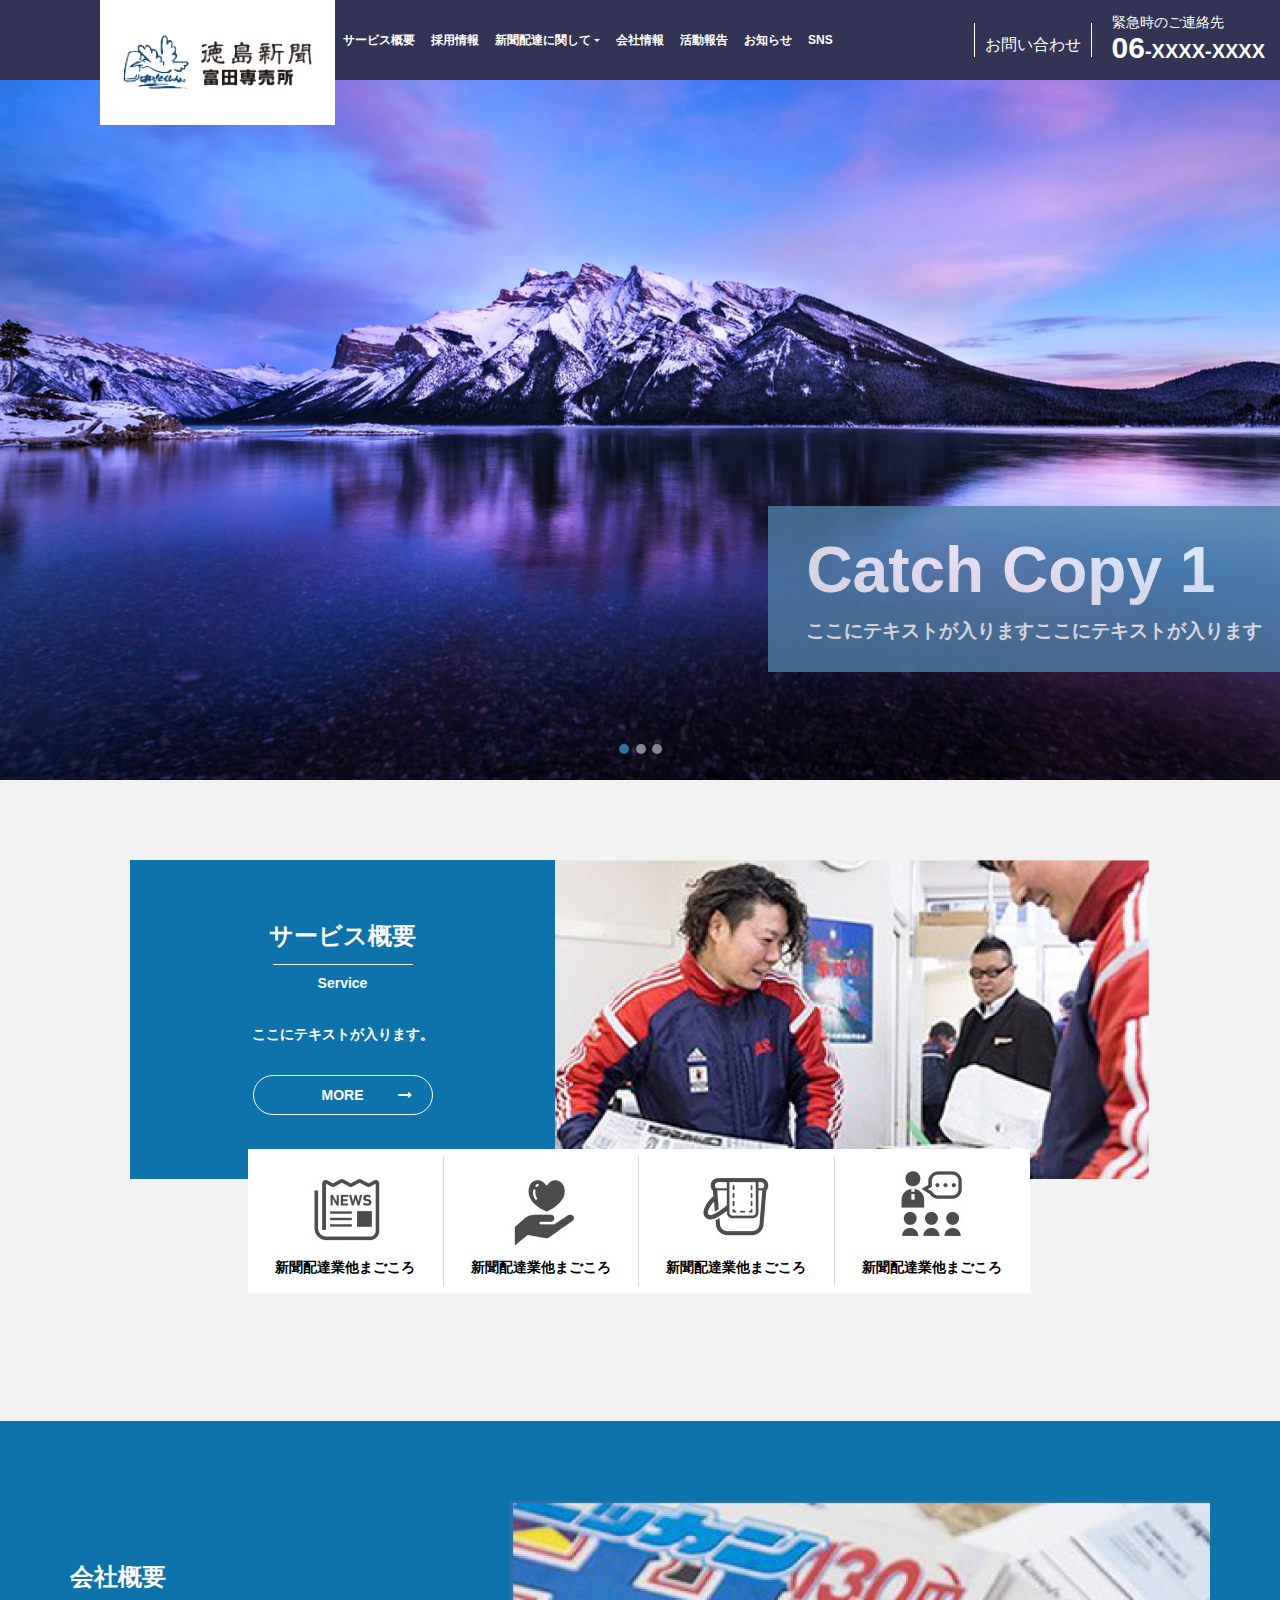
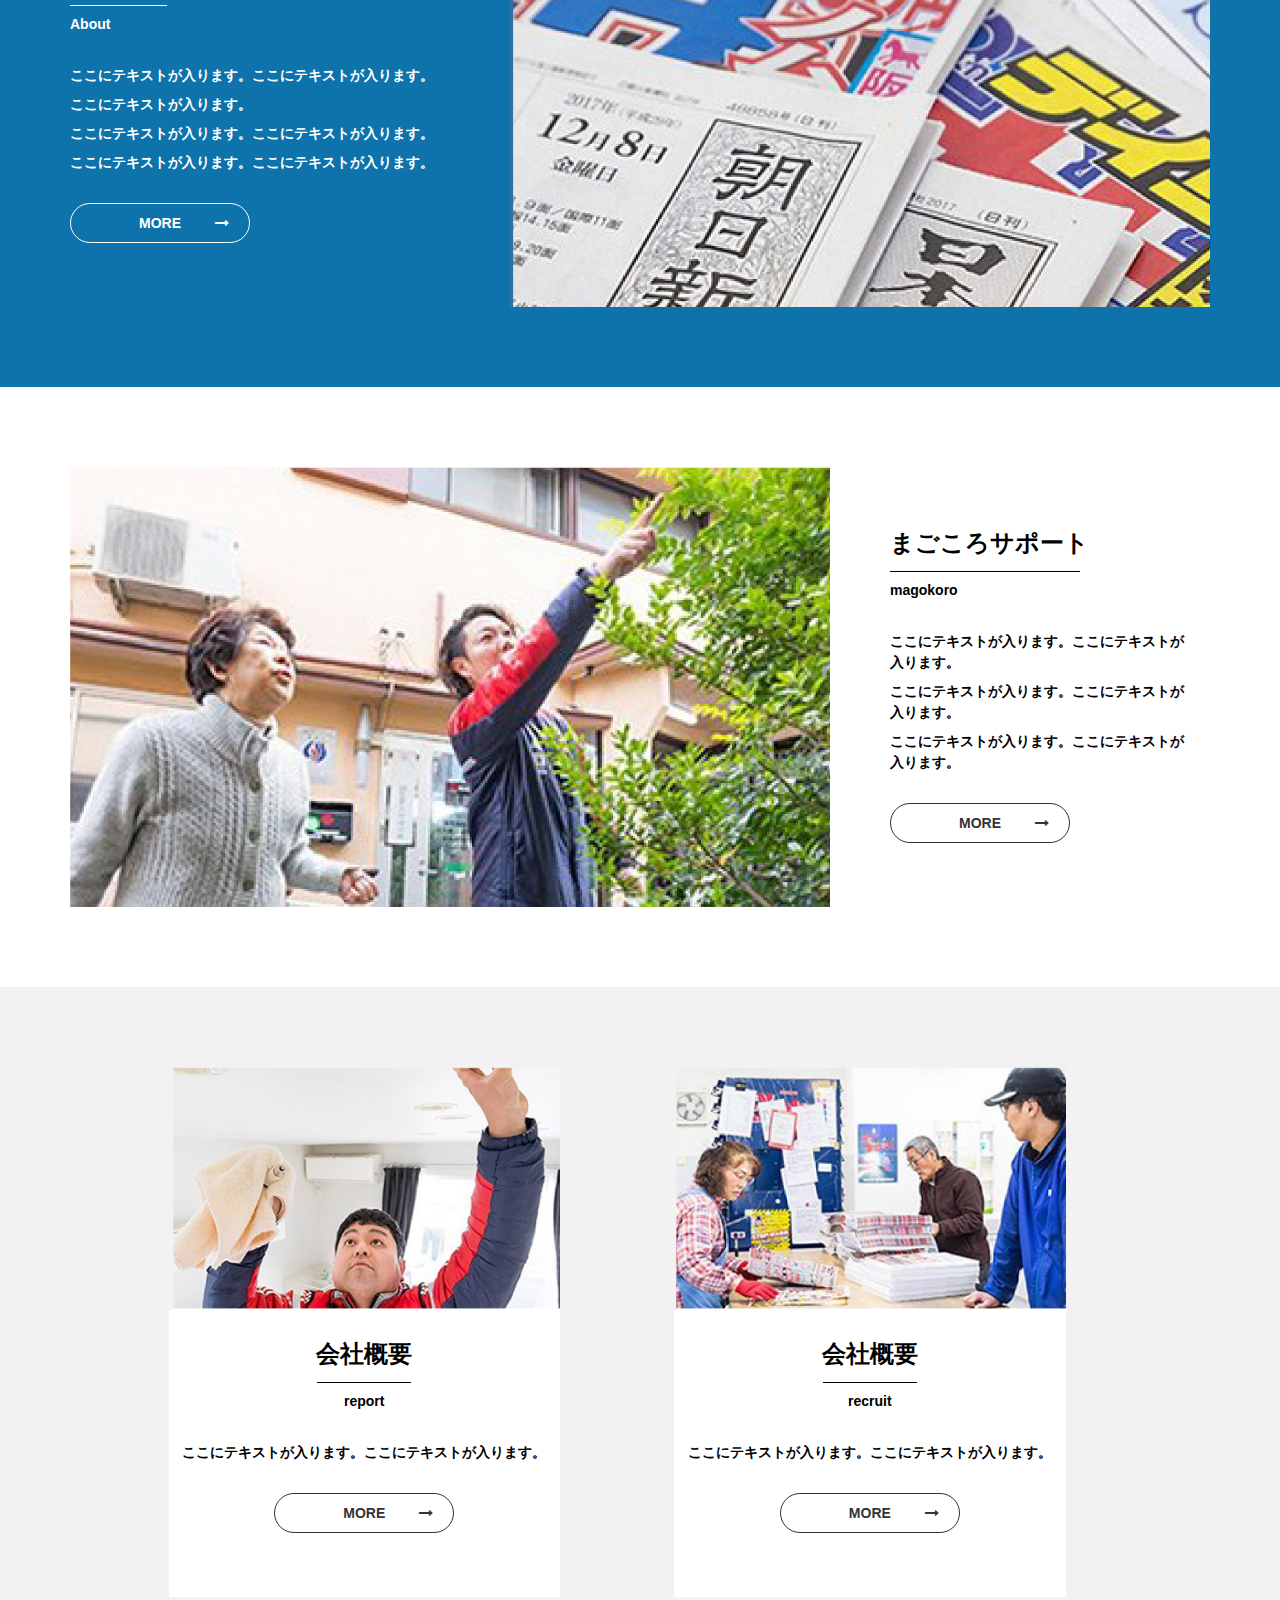
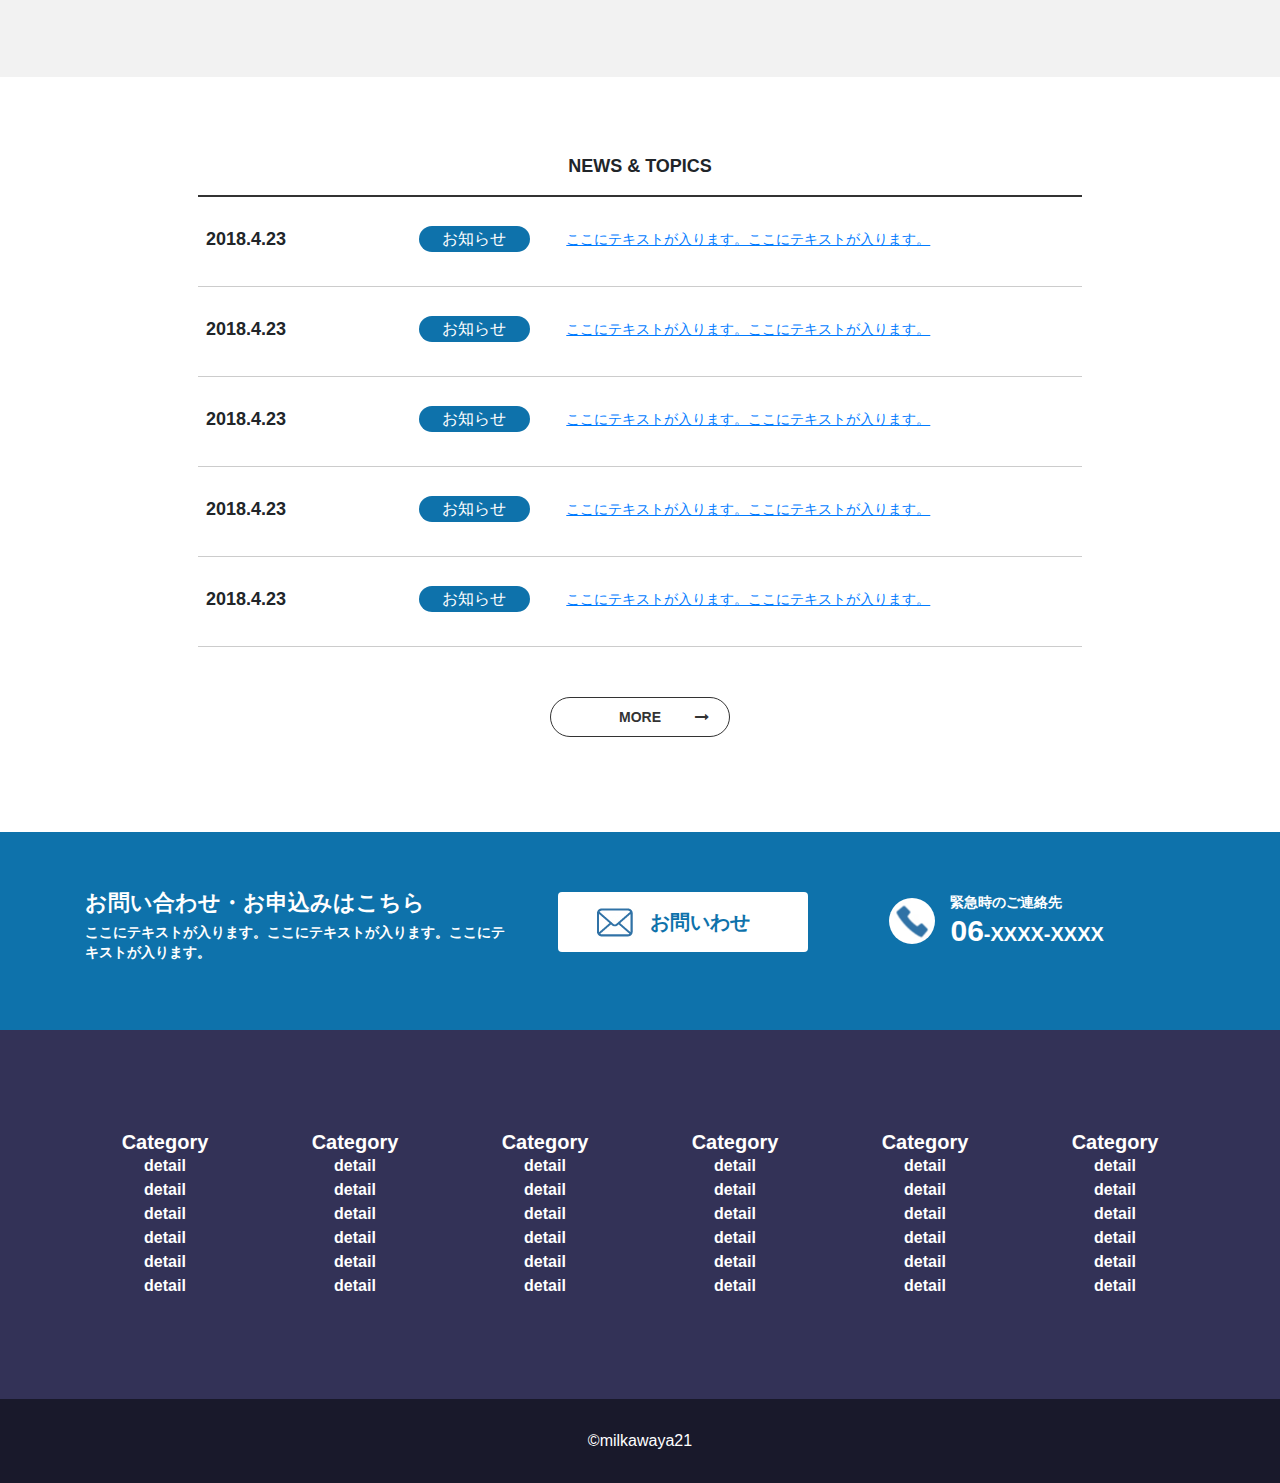
==== index.html @ 7ef06e00 "commit ux v1" ====
<!DOCTYPE html>
<html lang="en">

<head>

    <meta charset="utf-8">
    <meta name="viewport" content="width=device-width, initial-scale=1, shrink-to-fit=no">
    <meta name="description" content="">
    <meta name="author" content="">

    <title>M21</title>

    <!-- CSS -->
    <link href="https://fonts.googleapis.com/css?family=Open+Sans:400,600&amp;subset=vietnamese" rel="stylesheet">
    <link href="vendor/bootstrap/css/bootstrap.min.css" rel="stylesheet">
    <link href="vendor/owlcarousel/assets/owl.carousel.min.css" rel="stylesheet">
    <link href="vendor/owlcarousel/assets/owl.theme.default.min.css" rel="stylesheet">
    <link href="css/font-awesome.min.css" rel="stylesheet">
    <link href="css/animate.css" rel="stylesheet">
    <link href="css/common.css" rel="stylesheet">
    <link href="css/footer.css" rel="stylesheet">

    <!-- Scripts -->
    <script src="vendor/jquery/jquery.min.js"></script>
    <script src="vendor/bootstrap/js/bootstrap.bundle.min.js"></script>
    <script src="vendor/owlcarousel/owl.carousel.min.js"></script>
    <script src="vendor/wow/wow.min.js"></script>
    <script src="js/common.js"></script>

</head>

<body>
    <div class="navbar-main-container " id="header">

        <nav class="navbar navbar-expand-lg navbar-dark fixed-top bg-navbar">
            <div class="container-fluid">

                <a class="navbar-brand" href="index.html">
                    <img class="logo" src="image/logo/logo-icon.png">
                </a>

                <div class="nav-support ml-auto order-1 order-sm-1 order-md-1 order-lg-12">
                    <div class="email">
                        <a href="#">
                            <img src="https://raw.githubusercontent.com/trungtranthanh93/m21/master/image/logo/email-bg-small.png" alt="">
                            <span>お問い合わせ</span>
                        </a>
                    </div>
                    <div class="tel">
                        <img src="https://raw.githubusercontent.com/trungtranthanh93/m21/master/image/logo/tel.png" alt="">
                        <a href="#">
                            <span class="label-tel">緊急時のご連絡先</span>
                            <span class="number">
                                <h4>06</h4>-XXXX-XXXX</span>
                        </a>
                    </div>
                </div>

                <button class="navbar-toggler order-2" type="button" data-toggle="collapse" data-target="#navbarSupportedContent" aria-controls="navbarSupportedContent"
                    aria-expanded="false" aria-label="Toggle navigation">
                    <span class="navbar-toggler-icon"></span>
                </button>

                <div class="collapse navbar-collapse order-3" id="navbarSupportedContent">
                    <ul class="navbar-nav mr-auto">

                        <li class="nav-item">
                            <a class="nav-link" href="#">サービス概要
                            </a>
                        </li>

                        <li class="nav-item">
                            <a class="nav-link" href="#">採用情報</a>
                        </li>

                        <li class="nav-item dropdown">
                            <a class="nav-link dropdown-toggle" href="#" id="navbarDropdown" role="button" data-toggle="dropdown" aria-haspopup="true"
                                aria-expanded="false">
                                新聞配達に関して
                            </a>
                            <div class="dropdown-menu" aria-labelledby="navbarDropdown">
                                <a class="dropdown-item" href="#">新聞配達に関して</a>
                                <a class="dropdown-item" href="#">新聞配達に関して</a>
                                <a class="dropdown-item" href="#">新聞配達に関して</a>
                            </div>
                        </li>

                        <li class="nav-item">
                            <a class="nav-link " href="#">会社情報</a>
                        </li>

                        <li class="nav-item">
                            <a class="nav-link " href="#">活動報告</a>
                        </li>

                        <li class="nav-item">
                            <a class="nav-link " href="#">お知らせ</a>
                        </li>

                        <li class="nav-item">
                            <a class="nav-link " href="#">SNS</a>
                        </li>

                    </ul>
                </div>

            </div>
        </nav>
    </div>
    <div id="carouselExampleIndicators" class="carousel slide" data-ride="carousel" data-interval="2000">
        <ol class="carousel-indicators .carousel-indicators--round">
            <li data-target="#carouselExampleIndicators" data-slide-to="0" class="active"></li>
            <li data-target="#carouselExampleIndicators" data-slide-to="1"></li>
            <li data-target="#carouselExampleIndicators" data-slide-to="2"></li>
        </ol>
        <div class="carousel-inner">
            <div class="carousel-item active">
                <img class="d-block w-100" src="image/201802/carousel-1.jpg" alt="First slide">
                <div class="carousel-caption ">
                    <h1>Catch Copy 1</h1>
                    <p>ここにテキストが入りますここにテキストが入ります</p>
                </div>
            </div>
            <div class="carousel-item">
                <img class="d-block w-100" src="image/201802/carousel-2.jpg" alt="Second slide">
                <div class="carousel-caption ">
                    <h1>Catch Copy 2</h1>
                    <p>ここにテキストが入りますここにテキストが入ります</p>
                </div>
            </div>
            <div class="carousel-item">
                <img class="d-block w-100" src="image/201802/carousel-3.jpg" alt="Third slide">
                <div class="carousel-caption ">
                    <h1>Catch Copy 3</h1>
                    <p>ここにテキストが入りますここにテキストが入ります</p>
                </div>
            </div>
        </div>
    </div>
    <div id="service" class="pd-ct service">
        <div class="container">
            <div class="row pd-serivce">
                <div class="col-md-5 text padding-0 order-md-1 order-2 bg-color-light color-text-light" align="center">
                    <h2 class="ttl">サービス概要</h2>
                    <div class="line-under-text bg-line-light mt-3 mb-2"></div>
                    <p class="trans-en">Service</p>
                    <p class="more-pd-bot more-pd-top">ここにテキストが入ります。</p>
                    <div class="more">
                        <a href="#">MORE</a>
                    </div>
                </div>
                <div class="col-md-7 padding-0 order-md-2 order-1 img-zoom">
                    <div class="img-service trans"></div>
                </div>
            </div>
            <div class="menu">
                <div class="container">
                    <div class="row">
                        <div class="new-paper padding-0 col-6 col-md-3  menu-boder">
                            <a href="#">
                                <div>
                                    <img src="image/logo/new-paper.jpg" alt="src">
                                    <p>新聞配達業他まごころ</p>
                                </div>
                            </a>
                        </div>

                        <div class="heart padding-0 col-6 col-md-3  menu-boder">
                            <a href="#">
                                <div>
                                    <img src="image/logo/heart.jpg" alt="src">
                                    <p>新聞配達業他まごころ</p>
                                </div>
                            </a>
                        </div>
                        <div class="xo padding-0  col-6 col-md-3 menu-boder">
                            <a href="#">
                                <div>
                                    <img src="image/logo/xo.jpg" alt="src">
                                    <p>新聞配達業他まごころ</p>
                                </div>
                            </a>
                        </div>
                        <div class="team padding-0  col-6 col-md-3 menu-boder">
                                <a href="#">
                                    <div>
                                        <img src="image/logo/team.jpg" alt="src">
                                        <p>新聞配達業他まごころ</p>
                                    </div>
                                </a>
                            </div>
                    </div>
                </div>
            </div>
        </div>
    </div>
    <div id="about" class="pd-ct bg-color-light about">
        <div class="container">
            <div class="row">
                <div class="col-md-4 padding-0 text order-md-1 order-2 color-text-light">
                    <h2 class="ttl">会社概要</h2>
                    <div class="line-under-text bg-line-light mt-3 mb-2"></div>
                    <p>About</p>
                    <p class="more-pd-top">ここにテキストが入ります。ここにテキストが入ります。</p>
                    <p>ここにテキストが入ります。</p>
                    <p>ここにテキストが入ります。ここにテキストが入ります。</p>
                    <p class="more-pd-bot">ここにテキストが入ります。ここにテキストが入ります。</p>
                    <div class="more">
                        <a href="#">MORE</a>
                    </div>
                </div>
                <div class="col-md-8  padding-0  pd-left padding-0 order-md-2 order-1 img-zoom">
                        <div class="img-about trans"></div>
                </div>
            </div>
        </div>
    </div>
    <div id="magokoro" class="pd-ct magokoro">
        <div class="container">
            <div class="row">
                <div class="col-md-8 padding-0 img-zoom">
                        <div class="img-magokoro trans"></div>
                </div>
                <div class="col-md-4  pd-left text color-text-dark " text-align="left">
                    <h2 class="ttl">まごころサポート</h2>
                    <div class="line-under-text bg-line-dark mt-3 mb-2"></div>
                    <p class="trans-en">magokoro</p>
                    <p class="more-pd-top">ここにテキストが入ります。ここにテキストが入ります。</p>
                    <p>ここにテキストが入ります。ここにテキストが入ります。</p>
                    <p class="more-pd-bot ">ここにテキストが入ります。ここにテキストが入ります。</p>
                    <div class="more">
                        <a href="#">MORE</a>
                    </div>
                </div>
            </div>
        </div>
    </div>
    <div class="pd-ct rere" id="rere">
        <div class="container">
            <div class="row">
                <div class="col-md-5 report" id="report">
                    <div class="img-zoom">
                        <img src="image/201802/report.png" alt="img" />
                    </div>
                    <div class="text color-text-dark" align="center">
                        <h2 class="ttl">会社概要</h2>
                        <div class="line-under-text bg-line-dark mt-3 mb-2"></div>
                        <p class="trans-en">report</p>
                        <p class="more-pd-bot more-pd-top">ここにテキストが入ります。ここにテキストが入ります。</p>
                        <div class="more">
                            <a href="#">MORE</a>
                        </div>
                    </div>
                </div>
                <div class="col-md-5 offset-md-1 recruit" id="recruit">
                    <div class="img-zoom">
                        <img src="image/201802/recruit.png" alt="img" />
                    </div>
                    <div class="text color-text-dark" align="center">
                        <h2 class="ttl">会社概要</h2>
                        <div class="line-under-text bg-line-dark mt-3 mb-2"></div>
                        <p class="trans-en">recruit</p>
                        <p class="more-pd-bot more-pd-top">ここにテキストが入ります。ここにテキストが入ります。</p>
                        <div class="more">
                            <a href="#">MORE</a>
                        </div>
                    </div>
                </div>
            </div>
        </div>
    </div>

    <div class="news">
        <div class="container">
            <div class="news-title">
                <h2 class="ttl">NEWS &amp; TOPICS</h2>
            </div>
            <dl class="row">
                <dt class="col-4 col-sm-3 col-md-2 pt-4">
                    <div class="news-timeline ml-2">
                        <p>2018.4.23</p>
                    </div>
                </dt>
                <dt class="col-8 col-sm-4 col-md-2 pt-4 offset-md-1 offset-0">
                    <button type="button" class="button">お知らせ</button>
                </dt>
                <dd class="col-12 col-sm-5 col-md-7  pb-4 pt-sm-4 pt-md-4 offset-0">
                    <a href="#">ここにテキストが入ります。ここにテキストが入ります。</a>
                </dd>
            </dl>
            <dl class="row">
                <dt class="col-4 col-sm-3 col-md-2 pt-4">
                    <div class="news-timeline ml-2">
                        <p>2018.4.23</p>
                    </div>
                </dt>
                <dt class="col-8 col-sm-4 col-md-2 pt-4 offset-md-1 offset-0">
                    <button type="button" class="button">お知らせ</button>
                </dt>
                <dd class="col-12 col-sm-5 col-md-7  pb-4 pt-sm-4 pt-md-4 offset-0">
                    <a href="#">ここにテキストが入ります。ここにテキストが入ります。</a>
                </dd>
            </dl>
            <dl class="row">
                <dt class="col-4 col-sm-3 col-md-2 pt-4">
                    <div class="news-timeline ml-2">
                        <p>2018.4.23</p>
                    </div>
                </dt>
                <dt class="col-8 col-sm-4 col-md-2 pt-4 offset-md-1 offset-0">
                    <button type="button" class="button">お知らせ</button>
                </dt>
                <dd class="col-12 col-sm-5 col-md-7  pb-4 pt-sm-4 pt-md-4 offset-0">
                    <a href="#">ここにテキストが入ります。ここにテキストが入ります。</a>
                </dd>
            </dl>
            <dl class="row">
                    <dt class="col-4 col-sm-3 col-md-2 pt-4">
                        <div class="news-timeline ml-2">
                            <p>2018.4.23</p>
                        </div>
                    </dt>
                    <dt class="col-8 col-sm-4 col-md-2 pt-4 offset-md-1 offset-0">
                        <button type="button" class="button">お知らせ</button>
                    </dt>
                    <dd class="col-12 col-sm-5 col-md-7  pb-4 pt-sm-4 pt-md-4 offset-0">
                        <a href="#">ここにテキストが入ります。ここにテキストが入ります。</a>
                    </dd>
                </dl>
            <dl class="row">
                <dt class="col-4 col-sm-3 col-md-2 pt-4">
                    <div class="news-timeline ml-2">
                        <p>2018.4.23</p>
                    </div>
                </dt>
                <dt class="col-8 col-sm-4 col-md-2 pt-4 offset-md-1 offset-0">
                    <button type="button" class="button">お知らせ</button>
                </dt>
                <dd class="col-12 col-sm-5 col-md-7  pb-4 pt-sm-4 pt-md-4 offset-0">
                    <a href="#">ここにテキストが入ります。ここにテキストが入ります。</a>
                </dd>
            </dl>                    
            <div class="more">
                <a href="news/">MORE</a>
            </div>
        </div>
    </div>


    <section class="contact">

        <div class="container">

            <div class="wrap">

                <div class="info">
                    <h4>お問い合わせ・お申込みはこちら</h4>
                    <p>ここにテキストが入ります。ここにテキストが入ります。ここにテキストが入ります。</p>
                </div>

                <div class="email">
                    <button class="btn-contact" type="button">
                        お問いわせ</button>
                </div>

                <div class="hotline">
                    <button class="btn-hotline"></button>
                    <div class="hotline-info">
                        <p class="hotline-text">緊急時のご連絡先</p>
                        <span class="number">
                            <h4>06</h4>-XXXX-XXXX
                        </span>
                    </div>
                </div>

            </div>

        </div>


    </section>


    <div class="container-fluid">
        <div class="container">

        </div>
    </div>

    <footer>
        <div class="sitemap">
            <div class="container">
                <div class="row">

                    <div class="col">
                        <h5>Category
                            <span>></span>
                        </h5>
                        <ul class="sitemap-list">
                            <li class="sitemap-list-item">
                            </li>
                            <li class="sitemap-list-item">
                                <a href="#">detail</a>
                            </li>
                            <li class="sitemap-list-item">
                                <a href="#">detail</a>
                            </li>
                            <li class="sitemap-list-item">
                                <a href="#">detail</a>
                            </li>
                            <li class="sitemap-list-item">
                                <a href="#">detail</a>
                            </li>
                            <li class="sitemap-list-item">
                                <a href="#">detail</a>
                            </li>
                            <li class="sitemap-list-item">
                                <a href="#">detail</a>
                            </li>
                        </ul>
                    </div>
                    <div class="col">
                        <h5>Category
                            <span>></span>
                        </h5>
                        <ul class="sitemap-list">
                            <li class="sitemap-list-item">
                            </li>
                            <li class="sitemap-list-item">
                                <a href="#">detail</a>
                            </li>
                            <li class="sitemap-list-item">
                                <a href="#">detail</a>
                            </li>
                            <li class="sitemap-list-item">
                                <a href="#">detail</a>
                            </li>
                            <li class="sitemap-list-item">
                                <a href="#">detail</a>
                            </li>
                            <li class="sitemap-list-item">
                                <a href="#">detail</a>
                            </li>
                            <li class="sitemap-list-item">
                                <a href="#">detail</a>
                            </li>
                        </ul>
                    </div>
                    <div class="col">
                        <h5>Category
                            <span>></span>
                        </h5>
                        <ul class="sitemap-list">
                            <li class="sitemap-list-item">
                            </li>
                            <li class="sitemap-list-item">
                                <a href="#">detail</a>
                            </li>
                            <li class="sitemap-list-item">
                                <a href="#">detail</a>
                            </li>
                            <li class="sitemap-list-item">
                                <a href="#">detail</a>
                            </li>
                            <li class="sitemap-list-item">
                                <a href="#">detail</a>
                            </li>
                            <li class="sitemap-list-item">
                                <a href="#">detail</a>
                            </li>
                            <li class="sitemap-list-item">
                                <a href="#">detail</a>
                            </li>
                        </ul>
                    </div>
                    <div class="col">
                        <h5>Category
                            <span>></span>
                        </h5>
                        <ul class="sitemap-list">
                            <li class="sitemap-list-item">
                            </li>
                            <li class="sitemap-list-item">
                                <a href="#">detail</a>
                            </li>
                            <li class="sitemap-list-item">
                                <a href="#">detail</a>
                            </li>
                            <li class="sitemap-list-item">
                                <a href="#">detail</a>
                            </li>
                            <li class="sitemap-list-item">
                                <a href="#">detail</a>
                            </li>
                            <li class="sitemap-list-item">
                                <a href="#">detail</a>
                            </li>
                            <li class="sitemap-list-item">
                                <a href="#">detail</a>
                            </li>
                        </ul>
                    </div>
                    <div class="col">
                        <h5>Category
                            <span>></span>
                        </h5>
                        <ul class="sitemap-list">
                            <li class="sitemap-list-item">
                            </li>
                            <li class="sitemap-list-item">
                                <a href="#">detail</a>
                            </li>
                            <li class="sitemap-list-item">
                                <a href="#">detail</a>
                            </li>
                            <li class="sitemap-list-item">
                                <a href="#">detail</a>
                            </li>
                            <li class="sitemap-list-item">
                                <a href="#">detail</a>
                            </li>
                            <li class="sitemap-list-item">
                                <a href="#">detail</a>
                            </li>
                            <li class="sitemap-list-item">
                                <a href="#">detail</a>
                            </li>
                        </ul>
                    </div>
                    <div class="col">
                        <h5>Category
                            <span>></span>
                        </h5>
                        <ul class="sitemap-list">
                            <li class="sitemap-list-item">
                            </li>
                            <li class="sitemap-list-item">
                                <a href="#">detail</a>
                            </li>
                            <li class="sitemap-list-item">
                                <a href="#">detail</a>
                            </li>
                            <li class="sitemap-list-item">
                                <a href="#">detail</a>
                            </li>
                            <li class="sitemap-list-item">
                                <a href="#">detail</a>
                            </li>
                            <li class="sitemap-list-item">
                                <a href="#">detail</a>
                            </li>
                            <li class="sitemap-list-item">
                                <a href="#">detail</a>
                            </li>
                        </ul>
                    </div>



                </div>
            </div>
        </div>

        <div class="copyright">
            ©milkawaya21
        </div>

    </footer>

    <a herf="#" id="btPageTop" class="off btPageTop">
        <img src="image/button/bt-pagetop.png">
    </a>
</body>

</html>
---- css/common.css ----
/** Global class **/
/* body {font-family: Fontawesome} */

.bg-color-light {
    background-color: #0e72ab !important;
}
.bg-line-light{
    background: #ffff !important;
}
.bg-line-dark{
    background:	#000000 !important;
}
.color-text-dark{
    color: #000000 !important;
}
.color-text-light{
    color: #ffff !important;
}
body {
    word-wrap: break-word;
    font-family: "游ゴシック", "Yu Gothic", "游ゴシック体", "YuGothic", "Hiragino Kaku Gothic ProN", "Hiragino Kaku Gothic Pro", "メイリオ", "ＭＳ Ｐゴシック", sans-serif
}
.owl-carousel .owl-stage, .owl-carousel.owl-drag .owl-item{
    -ms-touch-action: auto;
        touch-action: auto;
}
.padding-0{
    padding-right:0;
    padding-left:0;
}
.pd-ct{
    padding-top: 80px;
    padding-bottom: 80px;
}
/** line under text **/
.line-under-text{
    display: block;
    height: 1px;
}
.news .row{
    padding: 5px 0px 4px;
}
.news .container{
    padding: 0px 10vw;
}
.bg-line-light{
    background: #ffff;
}
.bg-line-dark{
    background:	#000000;
}
.service .line-under-text{
    width: 140px;
}
.about .line-under-text{
    width: 97px;
}
.magokoro .line-under-text{
    width: 190px;
}
.report .line-under-text{
    width: 94px;
}
.recruit .line-under-text{
    width: 94px;
}
.rere .text{
    border: none;
    background: #ffff;
}
.pd-left{
    padding-left: 60px;
}
.more-pd-bot{
    margin-bottom: 30px!important;
}
.more-pd-top{
    margin-top: 30px!important;
} 


/**contact **/
.contact{
    position: relative;
    margin-top: 15px;
}
.contact a::before {
    content: "\f003";
    position: absolute;
    top: -6px;
    left: 50%;
    font-family: Fontawesome;
    font-size: 23px;
    transform: translateX(-50%);
}
.inline-space{
    height: 66px;
    width: 1px;
    margin-top: 6px;
    margin-bottom: 6px;
    background: #ffff;
}
/** tel **/

/* .contact a {
    display: block;
    box-sizing: border-box;
    color: #fff;
    font-size: 12px;
    line-height: 1;
    text-align: center;
    text-decoration: none;
    transition: .3s;
} */

.pd-serivce{
    padding-left: 60px;
    padding-right: 60px;
}

/** body service **/
.service{
    padding-bottom: 128px;
}
.service .pd-serivce .img-zoom .img-service{
    height: 100%;
    width: 100%;
    background: url(../image/201802/service.png) 50% 0 / cover no-repeat; 
}
.magokoro .img-zoom .img-magokoro{
    height: 100%;
    width: 100%;
    background: url(../image/201802/magokoro.png) 50% 0 / cover no-repeat; 
}
.rere .report .img-zoom .img-report{
    background-repeat:no-repeat;
    background-size:contain;
    background-position:center;
    background: url(../image/201802/report.png); 
}
.rere .recruit .img-zoom .img-recruit{
    background-repeat:no-repeat;
    background-size:contain;
    background-position:center;
    background: url(../image/201802/recruit.png); 
}
.about .img-zoom .img-about{
    height: 100%;
    width: 100%;
    background: url(../image/201802/about.jpg) 50% 0 / cover no-repeat; 
}
.wrap-more {
    display: flex;
    width: auto;
    position: relative;
    margin-right: auto;
    margin-left: auto;
    padding-left: 10px;
    padding-right: 10px;
}
 .text {
	box-sizing: border-box;
	height: auto;
    padding-top:4em;
    padding-bottom: 4em;	
    display: block;

}
p {
    font-size: 14px;
    margin-bottom :0.5rem;
    font-weight: bold;
}
.ttl {
    position: relative;
    font-size: 24px;
    font-weight: bold;
    line-height: 1;
}

.about .ttl::after{
    width: 101px;
    left: 52px;
}
.magokoro .ttl::after{
    width: 179px;
    left: 91px;
    background:#000;
}
.report .ttl::after{
    width: 102px;
    background:#000;
}
.recruit .ttl::after{
    width: 102px;
    background:#000;
}

.more a {
	display: block;
    box-sizing: border-box;
    color: #333;
	width: 180px;
	height: 40px;
	border: 1px solid;
	position: relative;
	border-radius: 20px;
	font-size: 14px;
	font-weight: bold;
	line-height: 38px;
	text-align: center;
	text-decoration: none;
	transition: .3s;
}

.more a::after {
	content: "\f178";
	position: absolute;
	top: 50%;
	right: 20px;
	font-family: Fontawesome;
	font-weight: normal;
	transform: translateY(-50%);
}
/** About **/

.about .text{
    color: #fff;
}


/** Button Back top **/
.btPageTop.off {
    opacity: 0;
}
.btPageTop {
    position: fixed;
    right: 20px;
    bottom: 20px;
    transition: .3s;
}

.service .more a:hover,.about .more a:hover {
	background: #fff;
	color: #0e72ab;
}
.about .more a,.service .more a{
    color: #ffff;
}
.report .more a:hover ,.recruit .more a:hover,.magokoro .more a:hover{
	color: #fff;
	background: #0e72ab;
}

.magokoro img{
    margin-left: -14px;
    width: 100%;
}
.report img{
    width: 100%;
}
.recruit img{
    width: 100%;
}

.rere, .service {
    background: #F2F2F2;
}
.rere{
    padding-left: 12vw;
    padding-right: 9vw;
}

.rere .text{
    padding-top: 2em;
}

.img-zoom :hover{
    -webkit-transform: scale(1.3);
    -ms-transform: scale(1.3);
    transform: scale(1.3);
}
.img-zoom{
    position: relative;
    overflow: hidden;
}
.img-zoom .trans{
    max-width: 100%;
    -moz-transition: transform 5s;
    -webkit-transition: transform 5s;
    transition: transform 5s;
    transition-timing-function: cubic-bezier(.25, .46, .45, .94);
    transition-duration: 5s;
   
}
.img-zoom img{
    max-width: 100%;
    -moz-transition: transform 5s;
    -webkit-transition: transform 5s;
    transition: transform 5s;
    transition-timing-function: cubic-bezier(.25, .46, .45, .94);
    transition-duration: 5s;
   
}

/** Drop down color **/

.menu{
    margin-top: -30px;
    padding-left: 163px;
    padding-right: 135px;
    z-index: 1;
    position: relative;
    text-align: center;
}
.menu .row {
    padding-bottom: 7px;
    display: flex;
    width: 100%;
    background: #ffff;
    padding-top: 7px;
}
.menu a{
    color: #000000;
}
.menu img{
    padding-top: 13px;
    padding-bottom: 11px;
}
.menu a:hover{
    text-decoration: none;
    transition: opacity .3s;
}
.menu-boder{
    border-right:1px solid  #DADADA;
}
.team.menu-boder{
    border-right:0px solid #ffff;
}
.sitemap a:hover{
    text-decoration: none;
    color: #0056b3;
}
.sitemap a{
    color : #ffff;
}
.sitemap {
    background-color: #333355;
    padding-top: 40px;
}
.sitemap h5{
    color: #ffff;
}
ul {
    list-style-type: none;
  }
  .carousel-caption{
    padding-top: 2%;
}
.carousel-indicators li {
    width: 10px;
    height: 10px;
    border-radius: 100%;
}
.carousel-indicators .active {
    background-color: #3072a6;
    margin: 0 4px;
}

#carouselExampleIndicators .carousel-caption {
    position: absolute;
    left: auto;
    width: 40%;
    height: 23%;
    background-color: #4d7fa4;
    opacity: 0.8;
    bottom:15%;
    right:0;
    text-align: left;
    padding-left : 3%;
}
#carouselExampleIndicators .carousel-caption h1{
    font-size : 5vw;
    font-weight: bold;

}
#carouselExampleIndicators .carousel-caption p{
    font-size : 1.5vw;
}
  .carousel :hover{
    cursor: pointer;
  }
  .carousel {
      margin-top: 60px;
  }
  .news a{
    text-decoration: underline;
  }
  .news-timeline p{
    font-size:18px;
}
@media all and (max-width: 998px) {
    #con-tel {
        position: inherit;
    }
}
@media all and (max-width: 576px) {
     .img-zoom .trans{
        height: 200px !important;
    }
    .tel{
        display: inline;
    }
    .pd-ct{
        padding-bottom: 0px;
        padding-top: 0px;    
    }
    .rere{
        padding: 0px;
    }
    .about img{
        width: 100%;
    }
    .more-pd-bot{
        margin-bottom: 1rem!important;
    }
    .more-pd-top{
        margin-top: 1rem!important;
    }
    .text{
        padding-top: 40px;
        padding-bottom: 30px;
        text-align: center;	 
    }
    p{
        font-size: 11px;
    }
    .service {
        padding-bottom: 0px;
        padding-top: 40px;
    }
    .ttl{
        font-size: 20px;
    }
    .line-under-text, .more a{
        margin: auto;        
    }
    .pd-left{
        padding-left: 0px;
    }
    .report{
        padding-top: 29px;
        padding-bottom: 26px;
    }
    .recruit{
        padding-bottom: 30px;
    }
    .pd-serivce {
        padding-left: 0px;
        padding-right: 0px;
    }
    .mail-contact{
        display: none;
    }

    .menu{
        margin: 0 -15px;
        margin-top: 0px;
        padding-left: 0px;
        padding-right: 0px;
        z-index: 1;
        position: relative;
        text-align: center;
    }
    .inline-space{
        display: none;
    }
    .menu .row {
        margin-left: 0px;
    }
    .menu .container{
        padding: 0px ;
    }
    .menu-boder{
        border:1px solid  #DADADA;
    }
    .team.menu-boder{
        border-right:1px solid #ffff;
    }
    .menu .row {
        padding: 0px;
    }
    .menu p{
        margin-bottom: 26px;
    }
    .news .container{
        padding: 0px 0px;
    }
    .news dl dt::after {
        right: 30% !important;
    }
    .news dl dd {
        padding: 0 0 20px 35px !important;
        text-align:left !important;
        font-size :12px !important;
    }
    .news-timeline{
        margin-left: 38px!important;
    }
    .news-timeline p {
        font-size: 14px;
    }
}
---- css/footer.css ----
/*** HEADER ***/

.navbar {
    padding: 0px;
    background-color: #333355;
}

.navbar .container-fluid {
    padding-left: 100px;
}

.navbar .navbar-brand {
    padding: 0;
    margin-right: 0;
}

.navbar .navbar-brand .logo {
    top: 0px;
    height: 125px;
    background-color: #fff;
    transition: all 0.3s ease;
}

.navbar .navbar-brand,
.navbar .navbar-nav .nav-item .nav-link {
    height: 80px;
}

.navbar .navbar-nav .nav-item .nav-link,
.navbar .navbar-nav .nav-item .dropdown-item {
    font-weight: bold;
    color: #fff;
}

.navbar .navbar-nav .nav-item .nav-link {
    display: flex;
    align-items: center;
    padding: 0 .5rem;
    font-size: 12px;
}

.navbar .navbar-nav .dropdown {
    list-style: none;
    display: inline-block;
}

.navbar .navbar-nav .dropdown .dropdown-menu {
    background-color: #333257;
    color: #fff;
    margin: 0.5rem 0 0;
}

.navbar .navbar-nav .dropdown .dropdown-menu {
    margin: 0;
    padding: 0;
    border: 0;
    border-radius: 0;
    min-width: 12rem;
    text-align: left;
}

.navbar .navbar-nav .dropdown .dropdown-menu .dropdown-item {
    font-weight: bold;
    padding: 1rem 1.5rem;
    display: inline-block;
    width: 100%;
    font-size: 12px;
}

.navbar .navbar-nav .nav-item a:hover,
.navbar .navbar-nav .nav-item .dropdown-menu a.dropdown-item:hover {
    background-color: #5C5C76;
}

/* NAVBAR FIXED */

.navbar-main-container.fixed {
    top: 0;
    right: 0;
    left: 0;
}

.navbar-main-container.fixed .navbar .container-fluid {
    padding: 0;
}

.navbar-main-container.fixed .navbar .navbar-brand,
.navbar-main-container.fixed .navbar .navbar-brand .logo,
.navbar-main-container.fixed .navbar .navbar-nav .nav-item .nav-link {
    height: 60px;
}

.navbar-main-container.fixed a.navbar .navbar-brand .logo {
    position: relative;
    left: 0px;
    top: 0px;
}

/* NAV-SUPPORT */

.navbar .nav-support {
    display: flex;
    align-items: center;
}

.navbar .nav-support .email {
    border-left: #fff solid 1px;
    border-right: #fff solid 1px;
    margin-right: 10px;
}

.navbar .nav-support .email a {
    display: flex;
    flex-direction: column;
    align-items: center;
    padding-left: 10px;
    padding-right: 10px;
    text-decoration: none;
    color: #fff;
}

.navbar .nav-support .email a:hover {
    background-color: #5C5C76;
}

.navbar .nav-support .email a img {
    margin-top: 5px;
    margin-bottom: 5px;
    width: 40%;
}

.navbar .nav-support .tel {
    display: flex;
    justify-content: center;
    align-items: center;
}

.navbar .nav-support .tel img {
    margin-right: 10px;
}

.navbar .nav-support .tel a {
    text-decoration: none;
    line-height: 1;
    color: #fff;
}

.navbar .nav-support .tel a .label-tel {
    font-size: 14px;
}

.navbar .nav-support .tel a .number {
    display: block;
    font-size: 20px;
    font-weight: bold;
}

.navbar .nav-support .tel a .number h4 {
    display: inline;
    font-weight: bold;
    font-size: 30px;
}

.navbar-main-container.fixed .navbar .nav-support .email a span {
    display: none;
}

.navbar-main-container.fixed .navbar .nav-support .email a img {
    width: 100%;
}

.navbar-main-container.fixed .navbar .nav-support .tel img {
    width: 15%;
}

.navbar-main-container.fixed .navbar .nav-support .tel a .label-tel {
    font-size: 12px;
}

.navbar-main-container.fixed .navbar .nav-support .tel a .number {
    margin: 0;
}

@media (max-width: 420px) {
    .navbar .nav-support .tel a {
        line-height: .7;
    }
    .navbar-main-container.fixed .navbar .nav-support .tel img {
        width: 17%;
    }
    .navbar-main-container.fixed .navbar .nav-support .tel a .label-tel {
        font-size: 8px;
    }
    .navbar .nav-support .tel a .number {
        font-size: 10px;
    }
    .navbar .nav-support .tel a .number h4 {
        font-size: 16px;
    }
}

@media (max-width: 576px) {
    .navbar .container-fluid {
        padding-left: 0;
    }
    .navbar .nav-support .email {
        display: none;
    }
}

@media (max-width: 992px) {
    .navbar .collapse.navbar-collapse.show {
        max-height: 300px;
        overflow: auto;
    }
    .navbar .navbar-toggler {
        height: 60px;
        border: 0;
        border-radius: 0;
    }
    .navbar .navbar-toggler:hover {
        background: #3072a6;
    }
}

/* NEWS */

.news {
    padding: 80px 0;
}

.news .news-title {
    text-align: center;
}

.news .news-title h2.ttl {
    border-bottom: 2px solid #333;
    padding: 0 0 20px;
    font-size: 18px;
    margin: 0;
    font-weight: bold;
    line-height: 1;
}

.news dl {
    margin: 0;
    display: flex;
    flex-wrap: wrap;
    border-bottom: 1px solid #ccc;
}

.news dl dt:first-child,
.news dl dt:first-child+dd {
    border-top: none;
}

.news dl dt {
    width: 280px;
    position: relative;
    padding: 40px 0 15px;
    font-size: 14px;
}

.news dl dt .button {
    background-color: #0e72ab;
    border: none;
    color: white;
    text-align: center;
    text-decoration: none;
    display: inline-block;
    font-size: 16px;
    cursor: default;
    border-radius: 13px;
    width: 111px;
}

.news dl dd {
    width: calc(100% - 280px);
    padding: 40px 0 15px;
    font-size: 14px;
    text-align: left;
    margin-top: 3px;
}


.news .more {
    margin: 50px 0 0;
}

.news .more a {
    border-color: #ccc;
    color: #333;
    display: block;
    box-sizing: border-box;
    width: 180px;
    height: 40px;
    margin: 0 auto;
    border: 1px solid;
    position: relative;
    border-radius: 20px;
    font-size: 14px;
    font-weight: bold;
    line-height: 38px;
    text-align: center;
    text-decoration: none;
    transition: .3s;
}

.news .more a::after {
    content: "\f178";
    position: absolute;
    top: 50%;
    right: 20px;
    font-family: Fontawesome;
    font-weight: normal;
    transform: translateY(-50%);
}

.news .more a:hover {
    border-color: #0e72ab;
    background: #0e72ab;
    color: #fff;
}

/* CONTACT */

section.contact {
    background-color: #0e72ab;
}

section.contact .wrap {
    display: grid;
    grid-template-columns: repeat(13, 1fr);
    padding: 60px 0;
}

section.contact .wrap .info {
    grid-column: span 5;
}

section.contact .wrap .email {
    grid-column: span 4;
    justify-self: center;
}

section.contact .wrap .hotline {
    grid-column: span 4;
    align-self: start;
    display: flex;
    align-items: center;
    padding-left: 36px;
}

section.contact .wrap .hotline .number {
    display: block;
    font-size: 20px;
    font-weight: bold;
}

section.contact .wrap .hotline .number h4 {
    display: inline;
    font-weight: bold;
    font-size: 30px;
}

section.contact .wrap h4,
section.contact .wrap p {
    color: white;
}

section.contact .wrap .info h4 {
    font-weight: bold;
    font-size: 22px;
    line-height: 1;
}

section.contact .wrap .info p {
    font-size: 14px;
    line-height: 20px;
}

section.contact .wrap .email button.btn-contact {
    background: white url(../image/logo/mail-contact.png) no-repeat 35px;
    color: #0e72ab;
    border: 0;
    padding: 15px 8px 15px 43px;
    font-weight: bold;
    font-size: 20px;
    border-radius: 4px;
    width: 250px;
    text-align: center;
    cursor: pointer;
}

section.contact .wrap .hotline button.btn-hotline {
    background: white url('../image/logo/tel-contact.png') no-repeat center;
    border: 0;
    border-radius: 50%;
    color: #0e72ab;
    padding: 23px;
}

section.contact .wrap .hotline .hotline-info {
    padding: 0 0 0 15px;
}

section.contact .wrap .hotline .hotline-info p.hotline-text {
    font-size: 14px;
    margin-bottom: 0;
}

section.contact .wrap .hotline .hotline-info .number {
    color: #fff;
}

section.contact .wrap .hotline .hotline-info h4.hotline-number {
    font-size: 26px;
    font-weight: bold;
    margin-bottom: 0;
}
@media (max-width:992px){
    .news dl dt .button {
        margin-left: -35px;    
    }
}
@media (max-width:768px){
    .news {
        padding: 50px 0;
    }
    .news dl dt .button {
        margin-left: 0px;    
    }
    .news .more {
        margin: 50px 0 0;
    }
   
}

@media screen and (max-width: 576px) {
    section.contact .wrap {
        padding: 5%;
    }
    section.contact .wrap .info {
        padding: 10px 0;
    }
    section.contact .wrap .email button.btn-contact {
        background: white url(../image/logo/mail-contact.png) no-repeat 35px;
        padding: 15px 8px 15px 50px;
    }
}

@media screen and (max-width: 992px) {
    section.contact .wrap {
        grid-template-columns: 1fr auto 1fr;
        grid-template-rows: repeat(3, 1fr);
        padding: 40px 5%;
    }
    section.contact .wrap .info {
        grid-column: span 3;
        align-self: center;
        padding: 2% 0;
    }
    section.contact .wrap .email {
        grid-column: 1/4;
        grid-row: 2/3;
        margin-left: 0;
        align-self: center;
    }
    section.contact .wrap .hotline {
        grid-column: 2/3;
        grid-row: 3/4;
        justify-content: center;
        padding-left: 0;
        align-self: center;
    }
    section.contact .wrap .info h4 {
        font-size: 17px;
        text-align: center;
        line-height: 1;
        margin: 0 0 10px;
    }
    section.contact .wrap .info p {
        text-align: center;
        font-size: 12px;
    }
}

/* FOOTER */

footer .sitemap {
    background-color: #333257;
    padding: 100px 0 85px;
}

footer .sitemap h5 {
    text-align: center;
    margin-bottom: 0;
    font-weight: bold;
    color: #fff;
}

footer .sitemap h5 span {
    display: none;
}

footer .sitemap ul.sitemap-list {
    list-style: none;
    padding-left: 0;
    text-align: center;
    color: white;
}

footer .sitemap ul.sitemap-list li.sitemap-list-item a {
    text-decoration: none;
    font-weight: bold;
    color: #fff;
}

footer .copyright {
    background-color: #19192b;
    color: white;
    padding: 30px 0;
    text-align: center;
}

@media (max-width: 768px) {
    footer .sitemap .container {
        max-width: 100%;
    }
    footer .sitemap {
        padding: 0;
    }
    footer .sitemap .row {
        display: grid;
        grid-template-columns: 1fr 1fr;
    }
    footer .sitemap .row {
        border: #fff solid 1px;
        border-top: 0;
        border-left: 0;
        border-right: 0;
    }
    footer .sitemap .row .col:nth-child(even) {
        border-right: 0;
        border-left: 0;
    }
    footer .sitemap .col {
        padding: 20px 0 20px;
        border: #fff solid 1px;
        border-top: 0;
        border-left: 0;
        margin-bottom: -1px;
    }
    footer .sitemap h5 {
        padding-left: 10%;
    }
    footer .sitemap h5 span {
        display: inline;
        margin-left: 15%;
    }
    footer .sitemap ul.sitemap-list {
        display: none;
    }
    footer .copyright {
        padding: 15px 0 20px;
    }
}
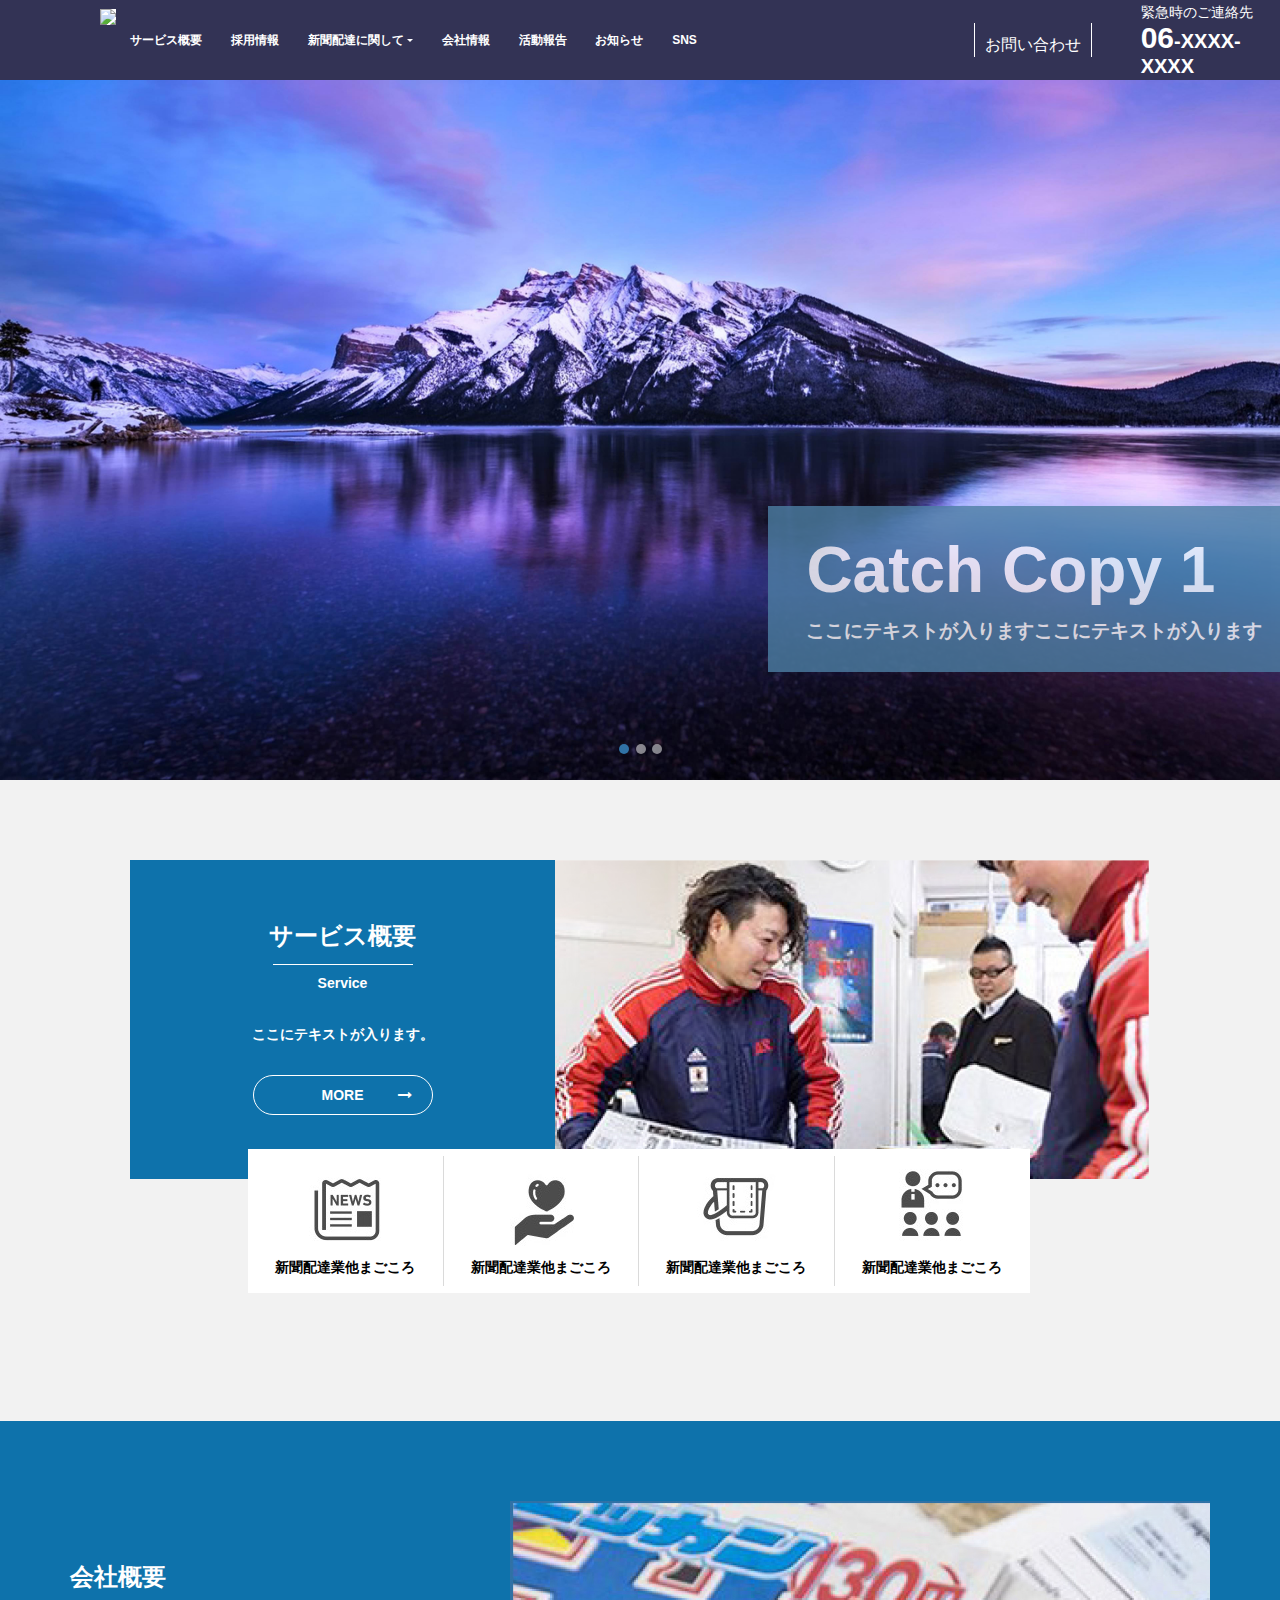
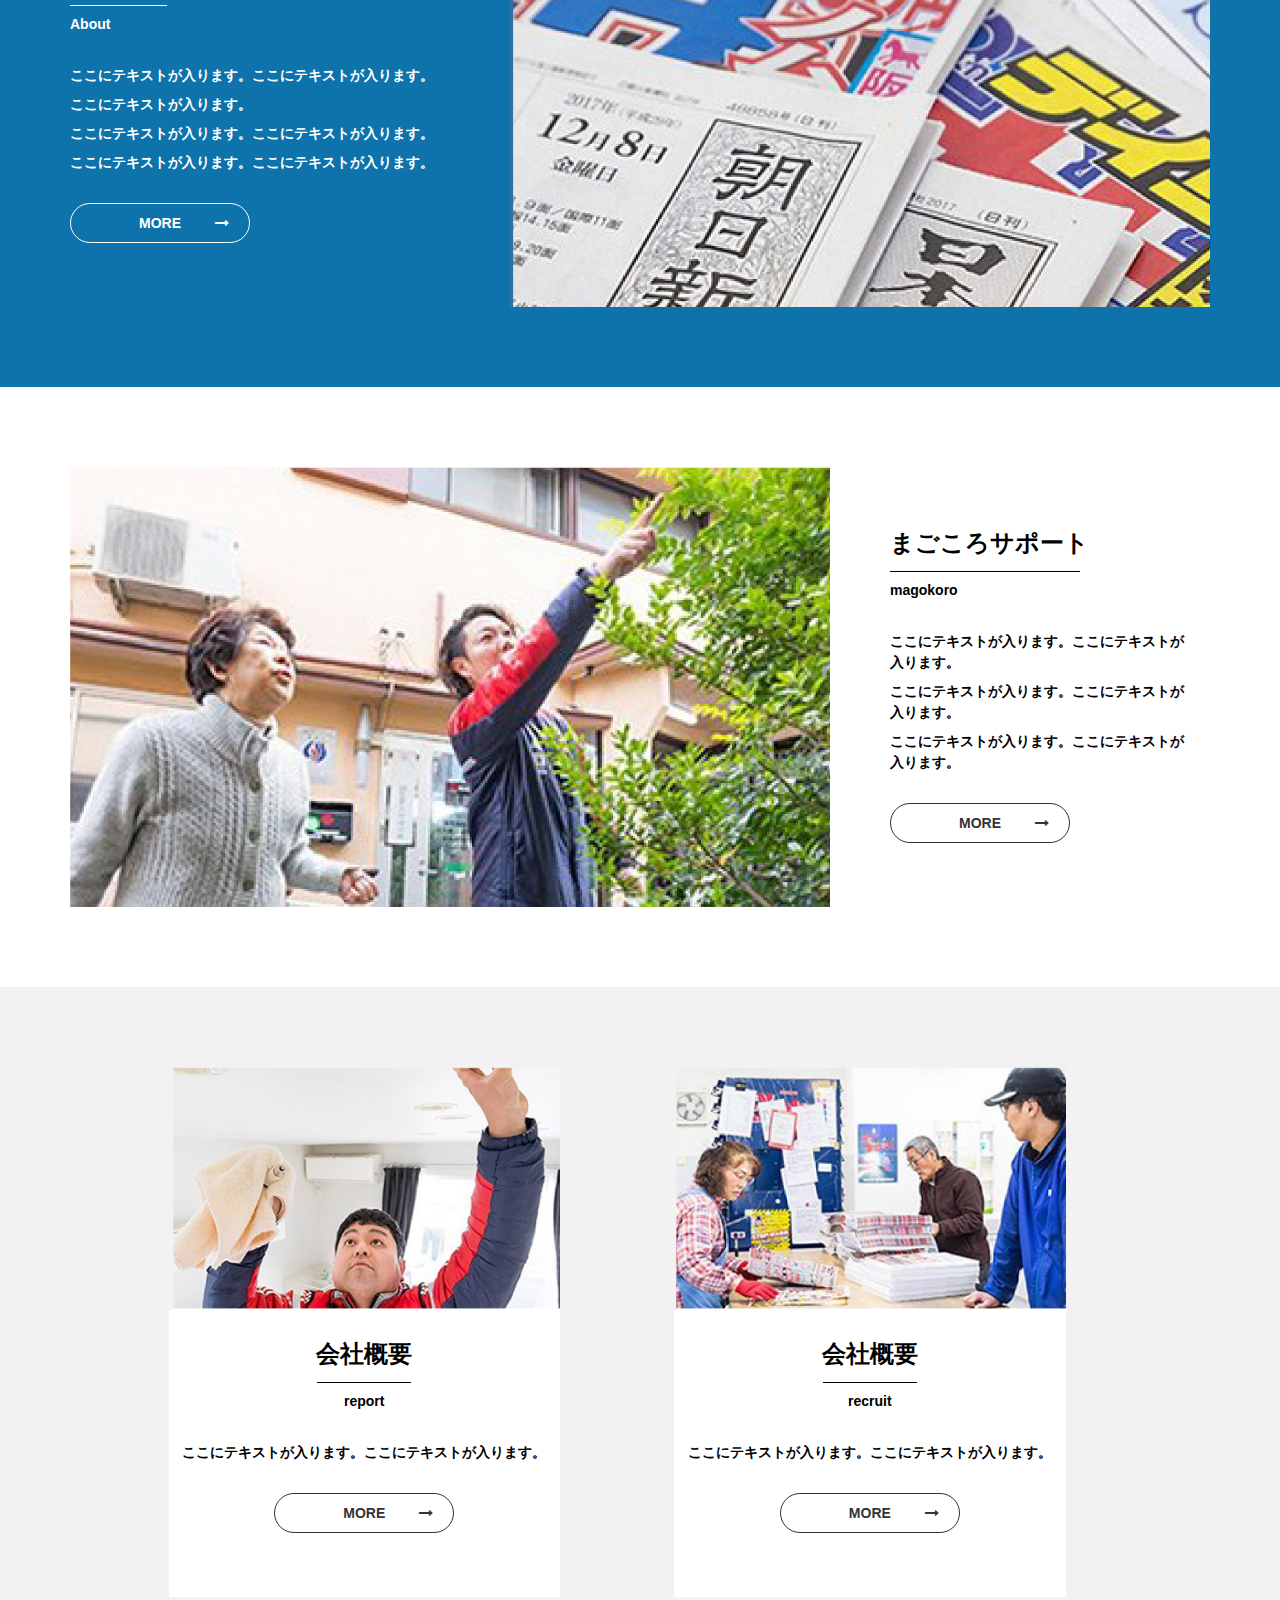
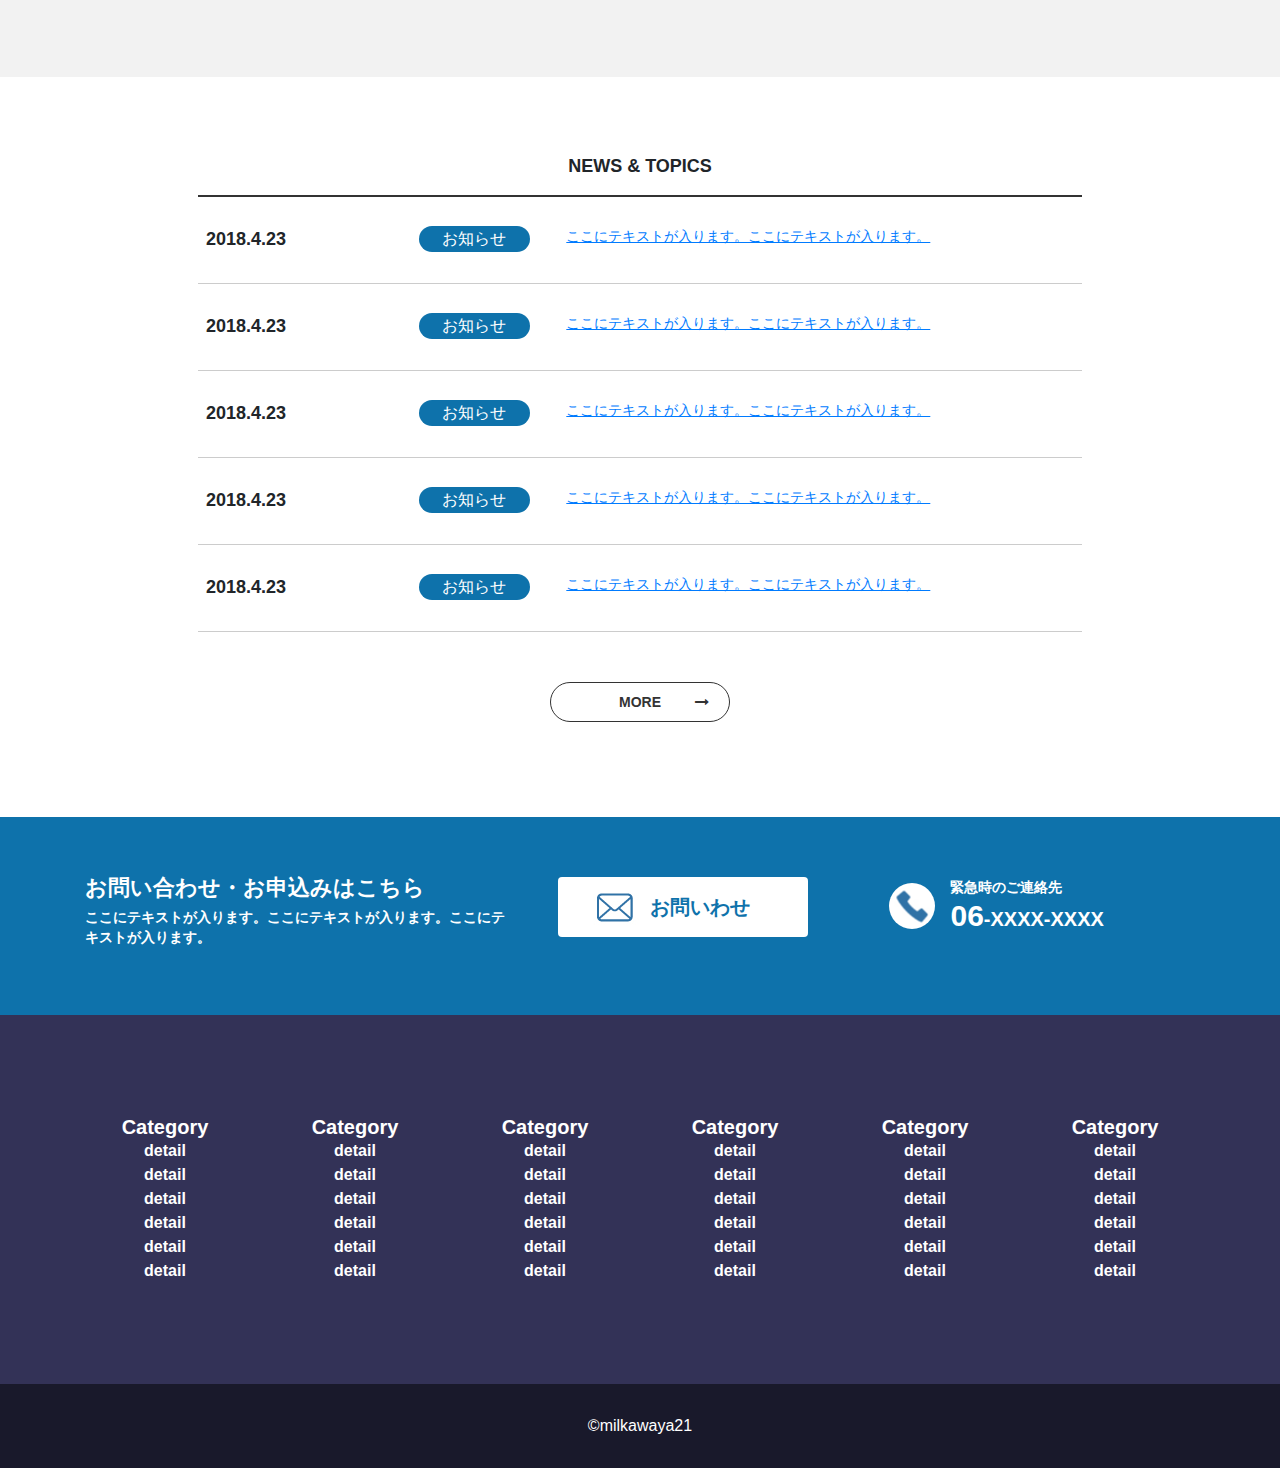
==== commit ec033a3c: "fix somebug" ====
--- a/index.html
+++ b/index.html
@@ -36,7 +36,7 @@
             <div class="container-fluid">
 
                 <a class="navbar-brand" href="index.html">
-                    <img class="logo" src="image/logo/logo-icon.png">
+                    <img class="logo" src="https://www.isgnet.jp/common/imgs/hdr-logo.png">
                 </a>
 
                 <div class="nav-support ml-auto order-1 order-sm-1 order-md-1 order-lg-12">
@@ -158,35 +158,27 @@
                     <div class="row">
                         <div class="new-paper padding-0 col-6 col-md-3  menu-boder">
                             <a href="#">
-                                <div>
-                                    <img src="image/logo/new-paper.jpg" alt="src">
-                                    <p>新聞配達業他まごころ</p>
-                                </div>
+                                <img src="image/logo/new-paper.jpg" alt="src">
+                                <p>新聞配達業他まごころ</p>
                             </a>
                         </div>
 
                         <div class="heart padding-0 col-6 col-md-3  menu-boder">
                             <a href="#">
-                                <div>
-                                    <img src="image/logo/heart.jpg" alt="src">
-                                    <p>新聞配達業他まごころ</p>
-                                </div>
+                                <img src="image/logo/heart.jpg" alt="src">
+                                <p>新聞配達業他まごころ</p>
                             </a>
                         </div>
                         <div class="xo padding-0  col-6 col-md-3 menu-boder">
                             <a href="#">
-                                <div>
-                                    <img src="image/logo/xo.jpg" alt="src">
-                                    <p>新聞配達業他まごころ</p>
-                                </div>
+                                <img src="image/logo/xo.jpg" alt="src">
+                                <p>新聞配達業他まごころ</p>
                             </a>
                         </div>
                         <div class="team padding-0  col-6 col-md-3 menu-boder">
                                 <a href="#">
-                                    <div>
-                                        <img src="image/logo/team.jpg" alt="src">
-                                        <p>新聞配達業他まごころ</p>
-                                    </div>
+                                    <img src="image/logo/team.jpg" alt="src">
+                                    <p>新聞配達業他まごころ</p>
                                 </a>
                             </div>
                     </div>
--- a/css/footer.css
+++ b/css/footer.css
@@ -35,7 +35,7 @@
 .navbar .navbar-nav .nav-item .nav-link {
     display: flex;
     align-items: center;
-    padding: 0 .5rem;
+    padding: 0 .9rem;
     font-size: 12px;
 }
 
@@ -61,7 +61,7 @@
 
 .navbar .navbar-nav .dropdown .dropdown-menu .dropdown-item {
     font-weight: bold;
-    padding: 1rem 1.5rem;
+    padding: 1rem .9rem;
     display: inline-block;
     width: 100%;
     font-size: 12px;
@@ -137,6 +137,7 @@
 
 .navbar .nav-support .tel img {
     margin-right: 10px;
+    width: 22%;
 }
 
 .navbar .nav-support .tel a {
@@ -220,6 +221,10 @@
     }
     .navbar .navbar-toggler:hover {
         background: #3072a6;
+    }
+
+    .navbar .navbar-nav .dropdown .dropdown-menu .dropdown-item {
+        padding: 1rem 2rem;
     }
 }
 
@@ -279,9 +284,7 @@
     padding: 40px 0 15px;
     font-size: 14px;
     text-align: left;
-    margin-top: 3px;
-}
-
+}
 
 .news .more {
     margin: 50px 0 0;
@@ -480,7 +483,7 @@
         margin: 0 0 10px;
     }
     section.contact .wrap .info p {
-        text-align: center;
+        /* text-align: center; */
         font-size: 12px;
     }
 }
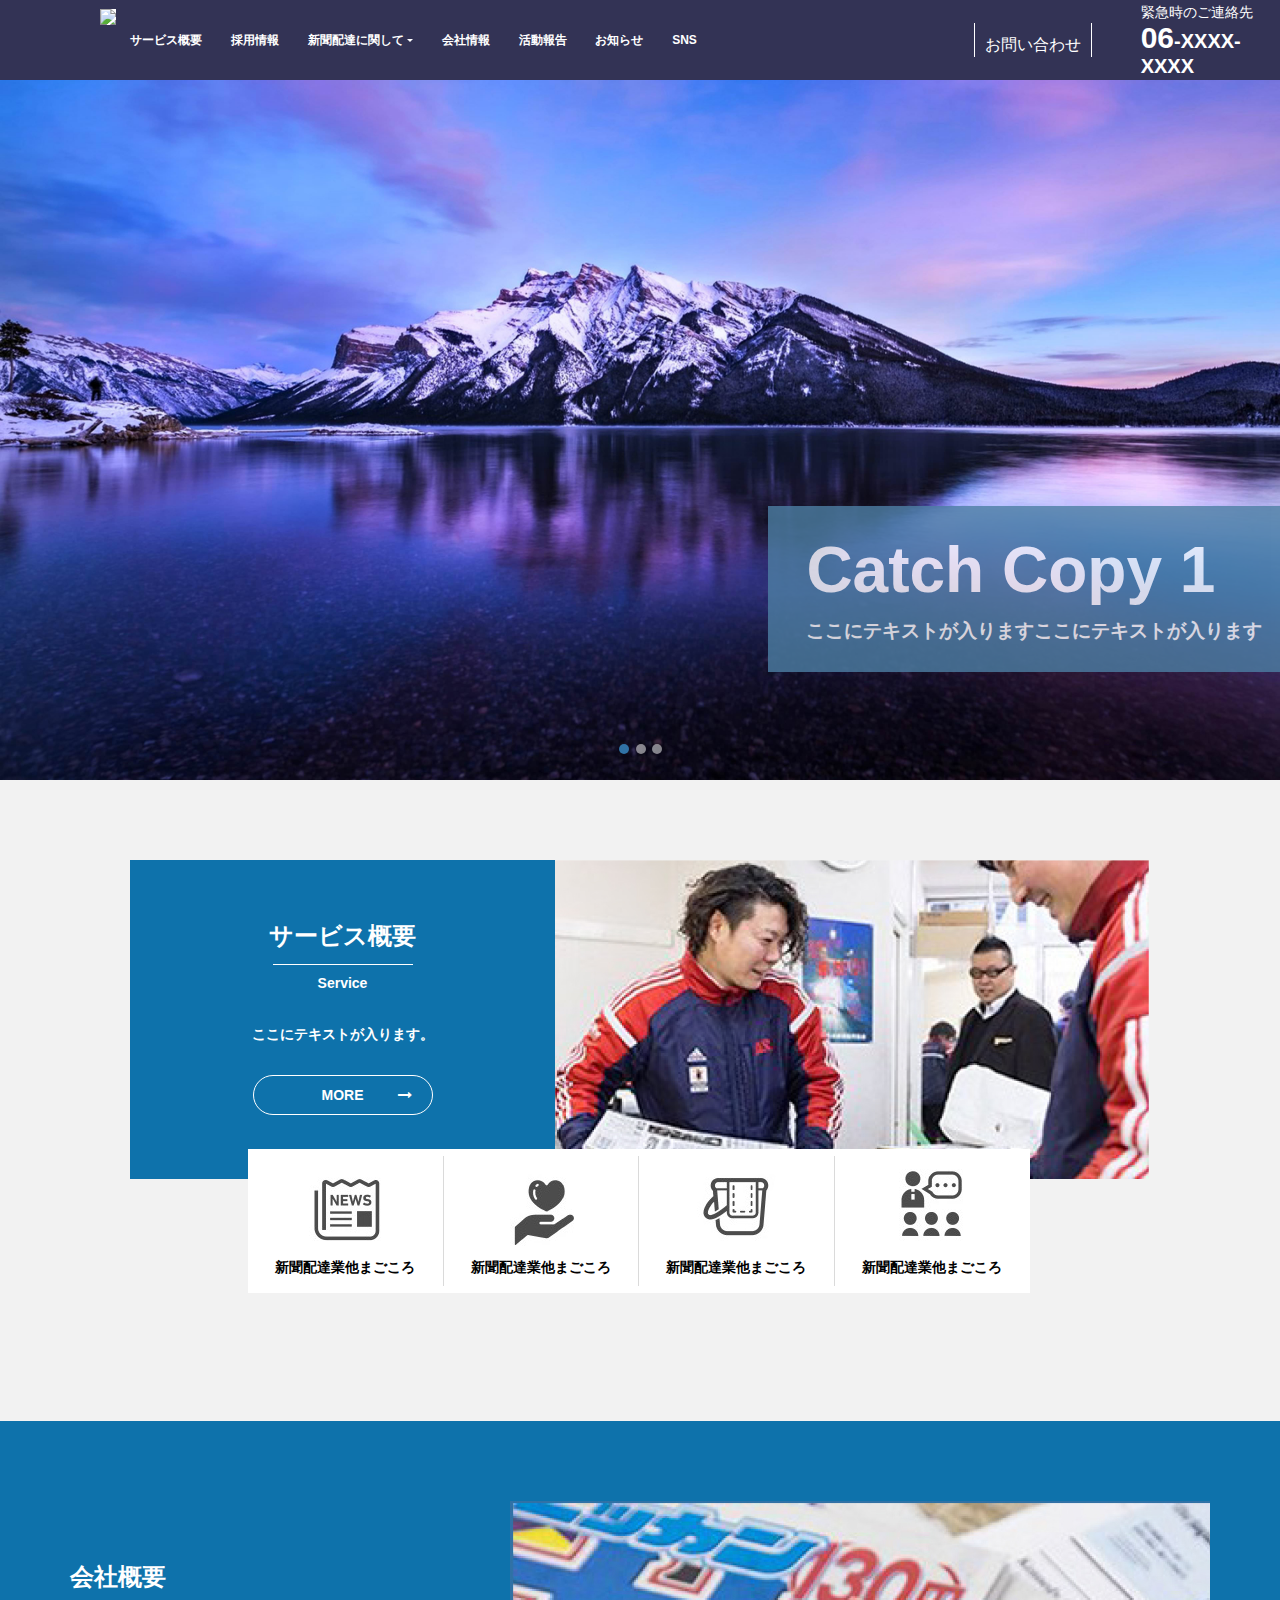
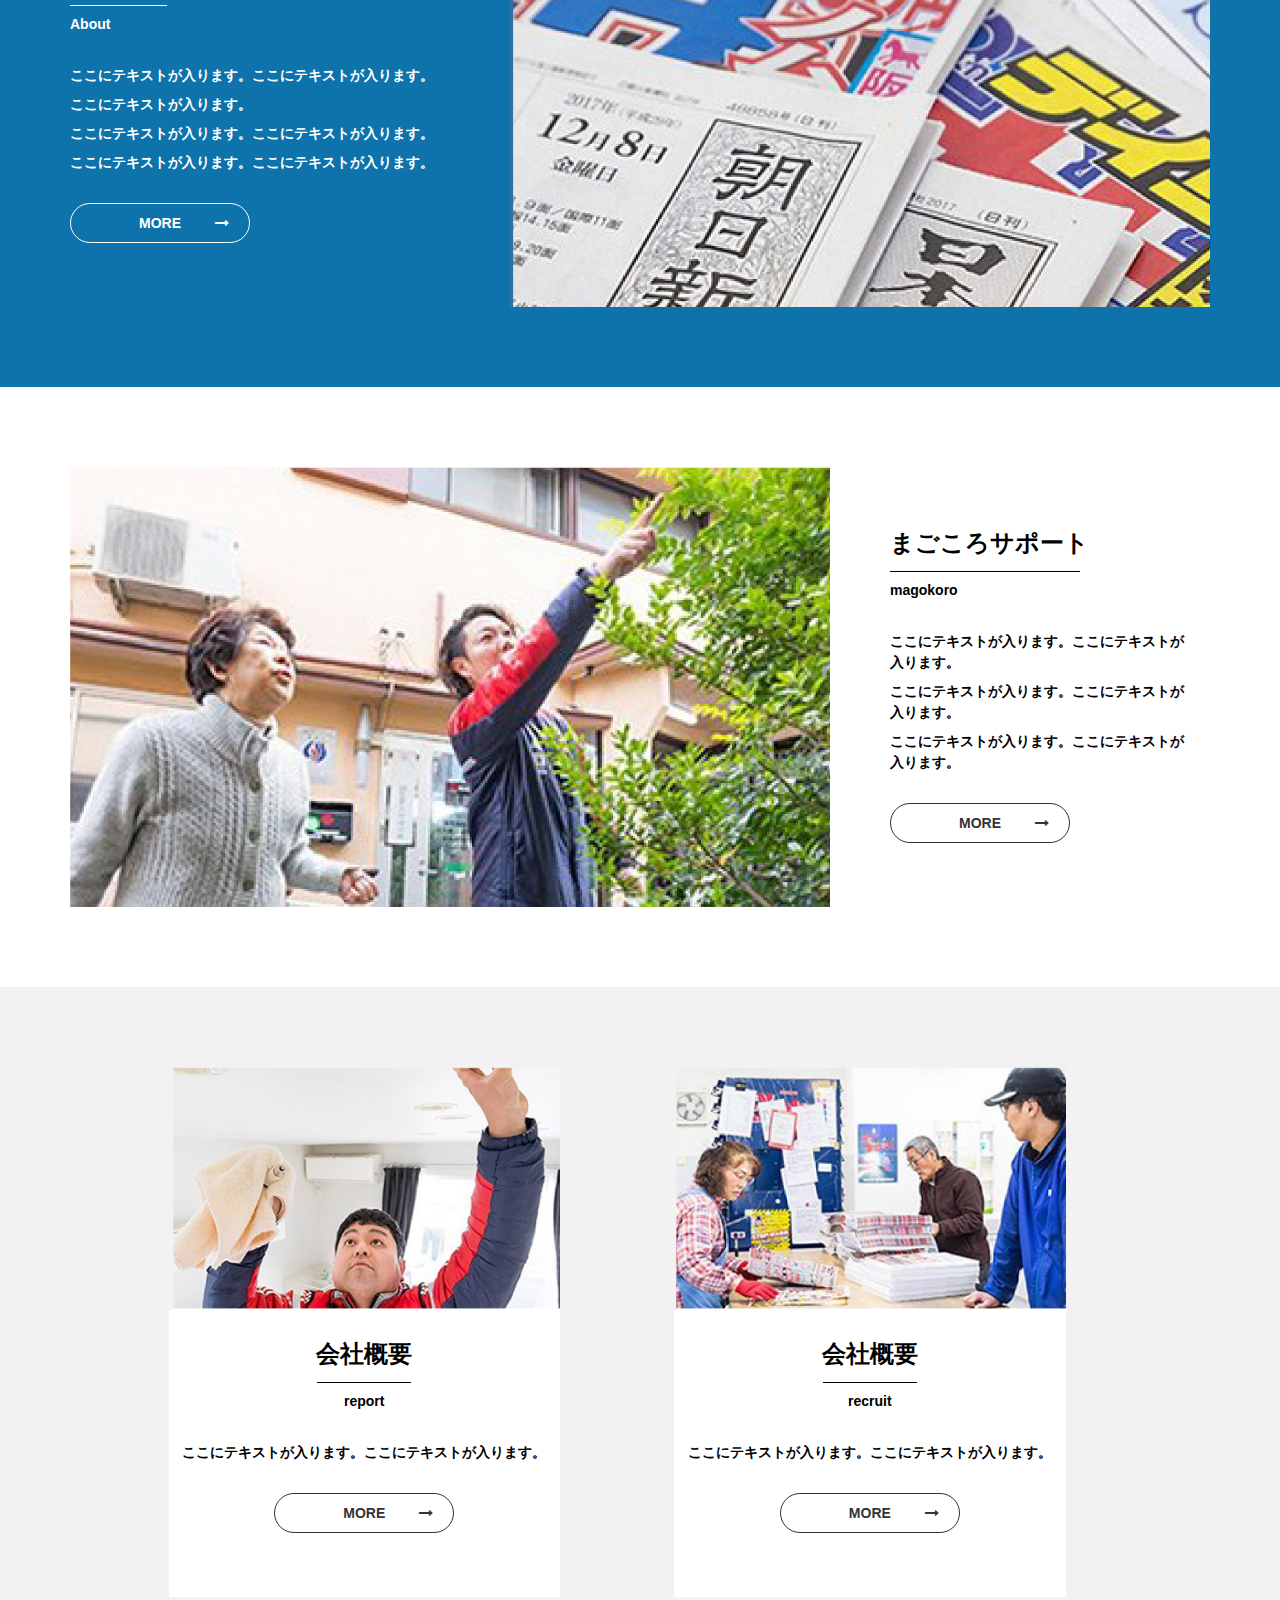
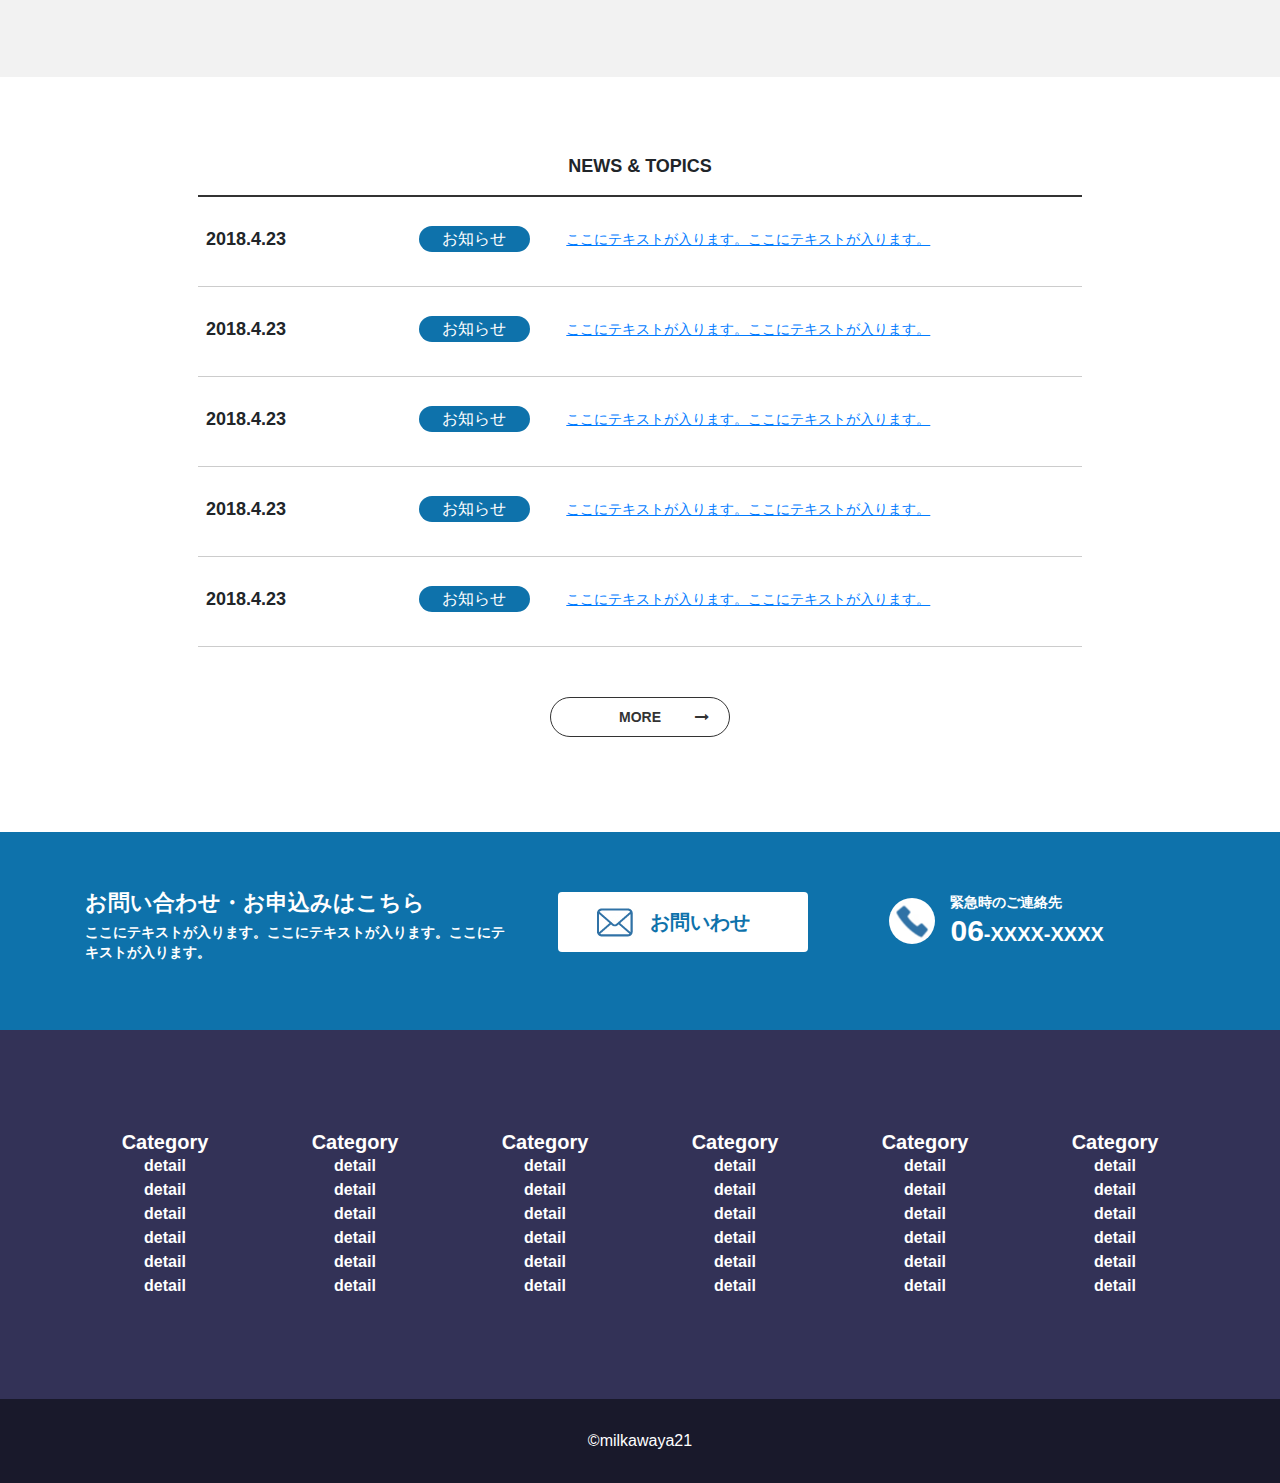
==== commit 59cdfc8f: "Merge branch 'master' of https://github.com/trungtranthanh93/m21" ====
--- a/index.html
+++ b/index.html
@@ -158,27 +158,35 @@
                     <div class="row">
                         <div class="new-paper padding-0 col-6 col-md-3  menu-boder">
                             <a href="#">
-                                <img src="image/logo/new-paper.jpg" alt="src">
-                                <p>新聞配達業他まごころ</p>
+                                <div>
+                                    <img src="image/logo/new-paper.jpg" alt="src">
+                                    <p>新聞配達業他まごころ</p>
+                                </div>
                             </a>
                         </div>
 
                         <div class="heart padding-0 col-6 col-md-3  menu-boder">
                             <a href="#">
-                                <img src="image/logo/heart.jpg" alt="src">
-                                <p>新聞配達業他まごころ</p>
+                                <div>
+                                    <img src="image/logo/heart.jpg" alt="src">
+                                    <p>新聞配達業他まごころ</p>
+                                </div>
                             </a>
                         </div>
                         <div class="xo padding-0  col-6 col-md-3 menu-boder">
                             <a href="#">
-                                <img src="image/logo/xo.jpg" alt="src">
-                                <p>新聞配達業他まごころ</p>
+                                <div>
+                                    <img src="image/logo/xo.jpg" alt="src">
+                                    <p>新聞配達業他まごころ</p>
+                                </div>
                             </a>
                         </div>
                         <div class="team padding-0  col-6 col-md-3 menu-boder">
                                 <a href="#">
-                                    <img src="image/logo/team.jpg" alt="src">
-                                    <p>新聞配達業他まごころ</p>
+                                    <div>
+                                        <img src="image/logo/team.jpg" alt="src">
+                                        <p>新聞配達業他まごころ</p>
+                                    </div>
                                 </a>
                             </div>
                     </div>
--- a/css/footer.css
+++ b/css/footer.css
@@ -284,7 +284,9 @@
     padding: 40px 0 15px;
     font-size: 14px;
     text-align: left;
-}
+    margin-top: 3px;
+}
+
 
 .news .more {
     margin: 50px 0 0;
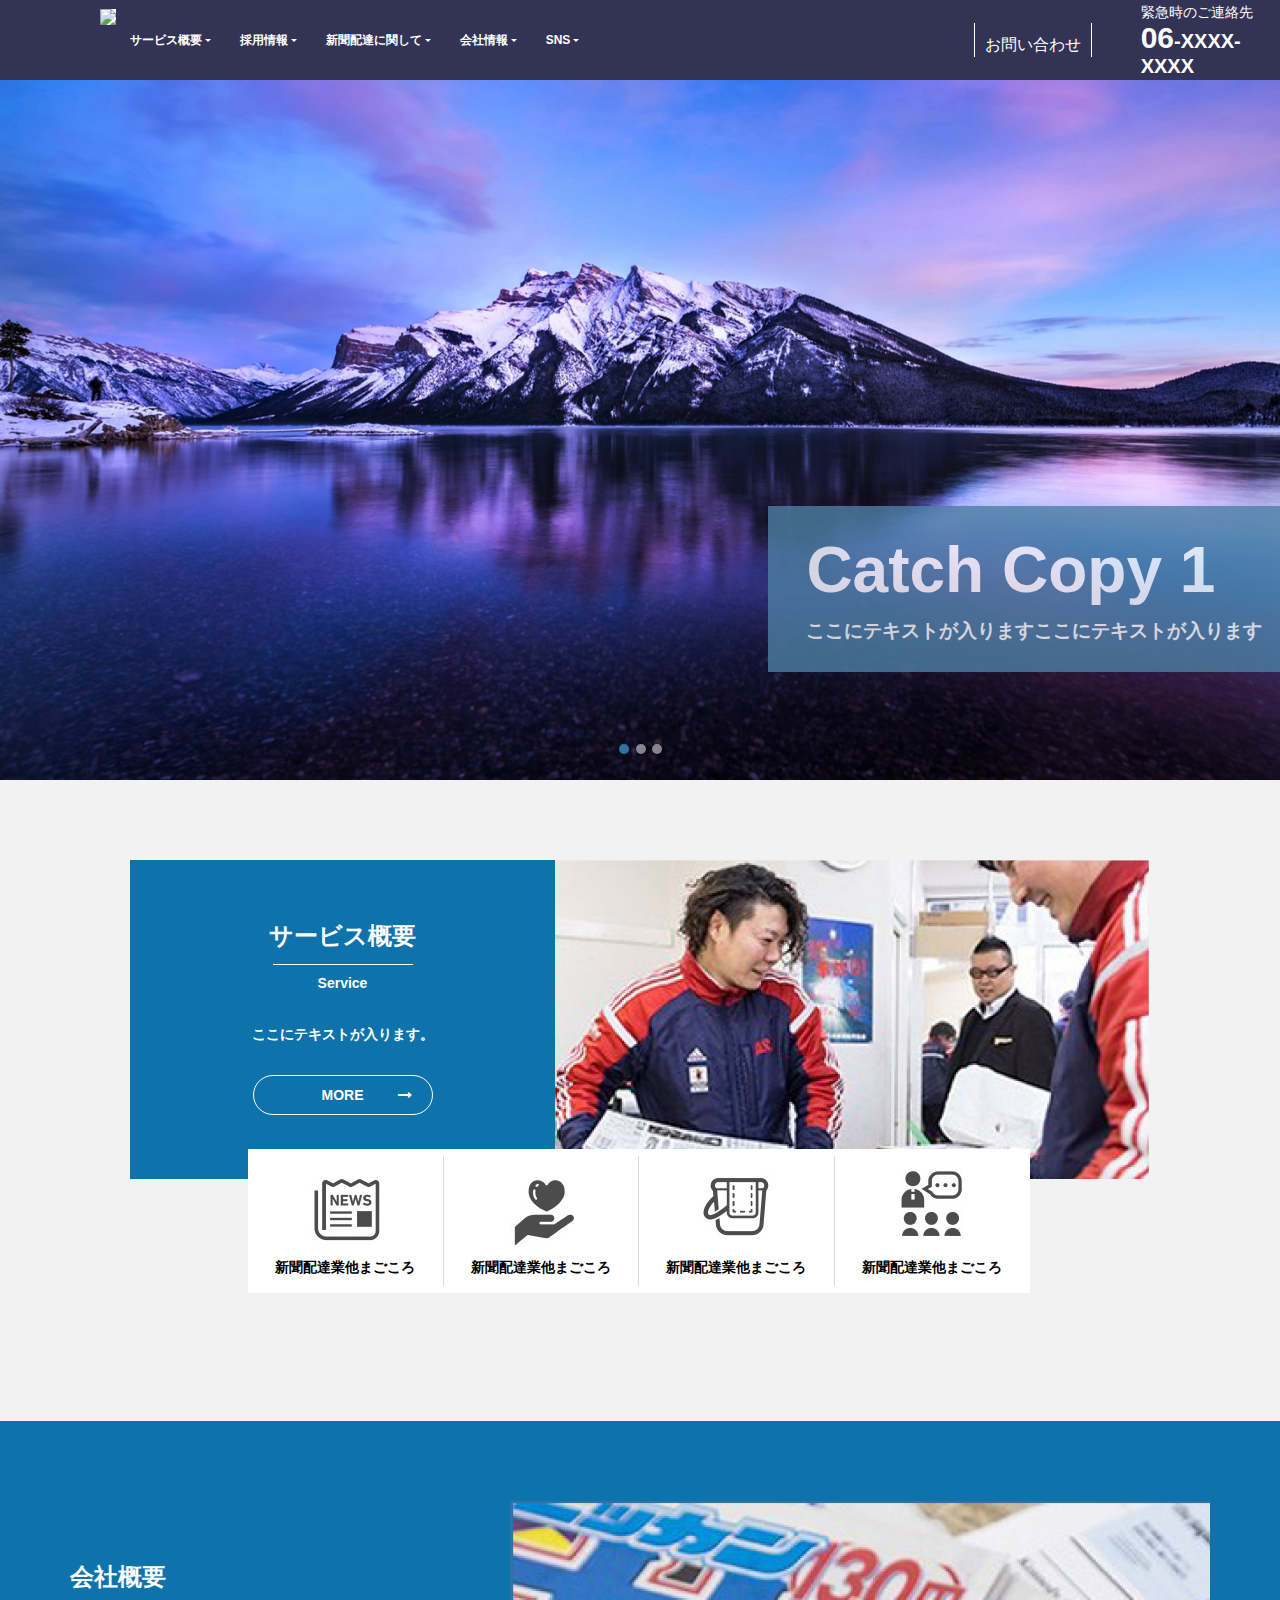
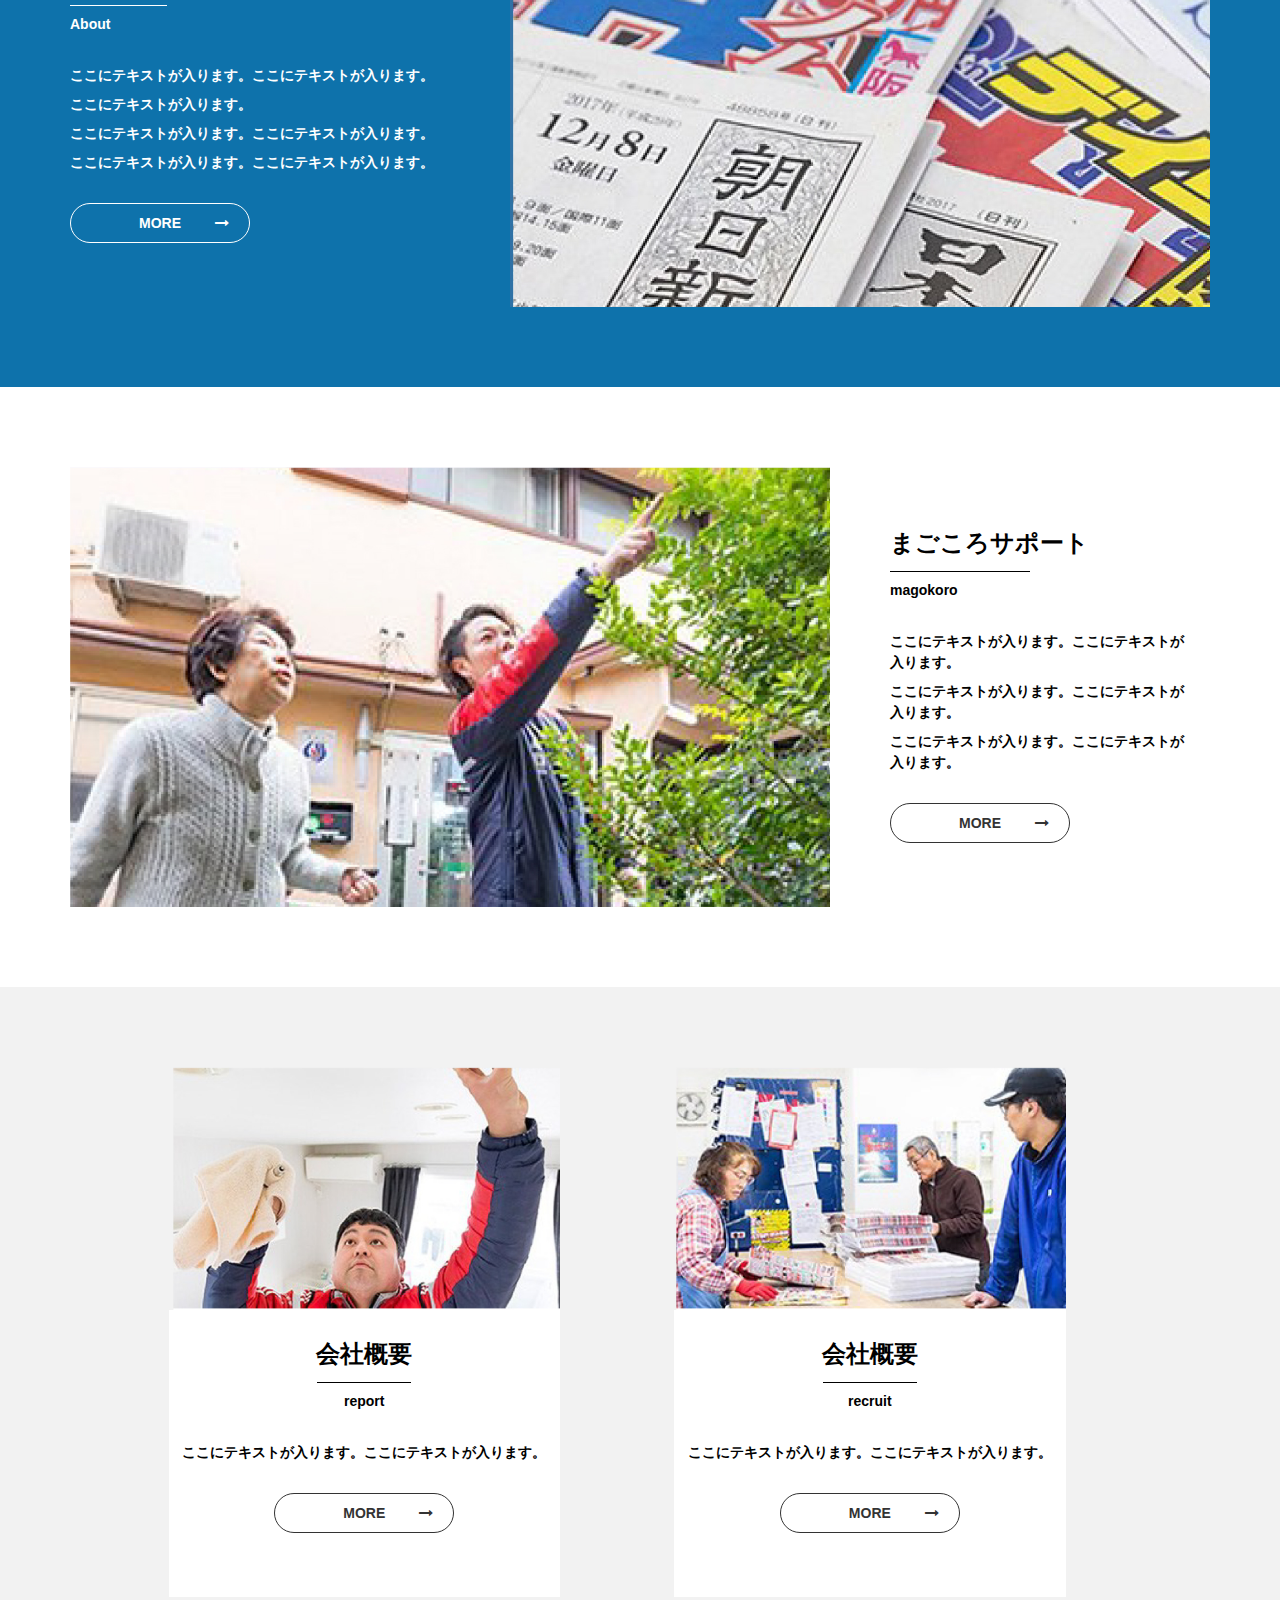
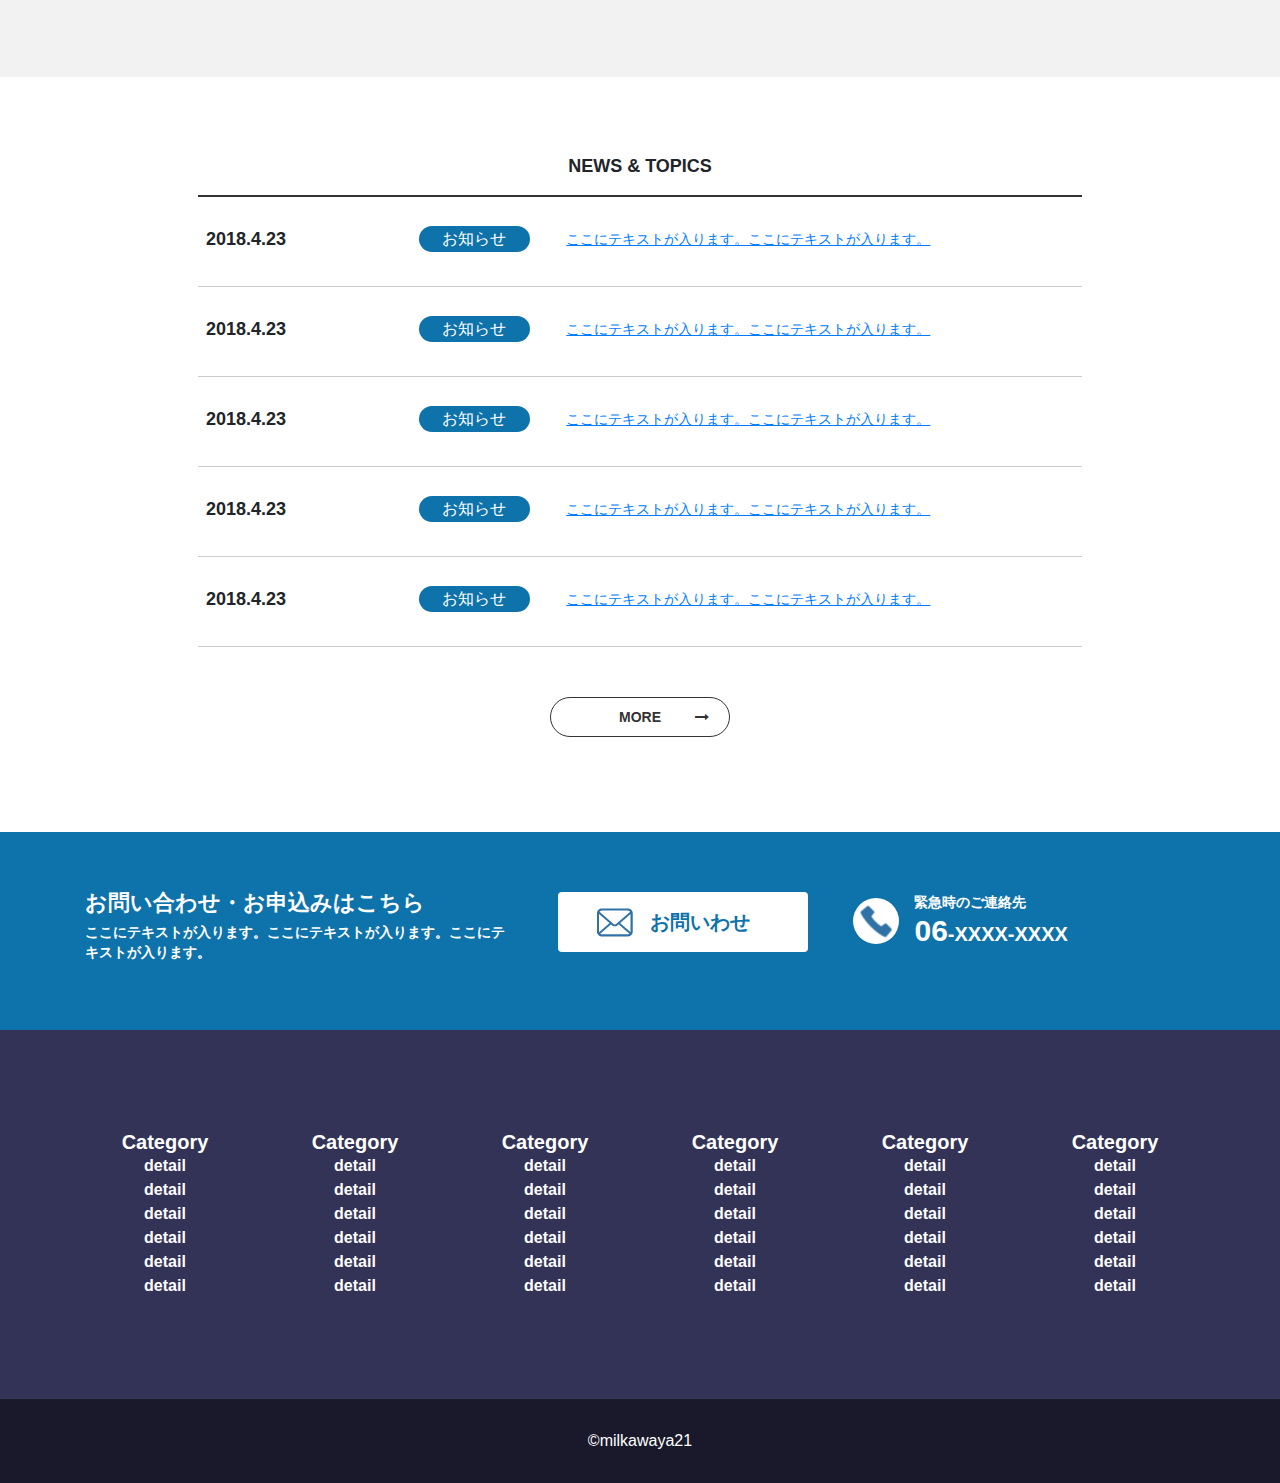
==== commit 6f955f5e: "add submenu" ====
--- a/index.html
+++ b/index.html
@@ -64,43 +64,54 @@
                 <div class="collapse navbar-collapse order-3" id="navbarSupportedContent">
                     <ul class="navbar-nav mr-auto">
 
-                        <li class="nav-item">
-                            <a class="nav-link" href="#">サービス概要
-                            </a>
+                        <li class="nav-item dropdown">
+                            <a class="nav-link dropdown-toggle" id="menu1" href="#" role="button" data-toggle="dropdown" aria-haspopup="true" aria-expanded="false">サービス概要</a>
+                            <div class="dropdown-menu" aria-labelledby="menu1">
+                                <a class="dropdown-item" href="#">新聞配達業</a>
+                                <a class="dropdown-item" href="#">まごころサポート</a>
+                                <a class="dropdown-item" href="#">ハウスクリーニング</a>
+                                <a class="dropdown-item" href="#">健康教室</a>
+                            </div>
                         </li>
 
-                        <li class="nav-item">
-                            <a class="nav-link" href="#">採用情報</a>
+                        <li class="nav-item dropdown">
+                            <a class="nav-link dropdown-toggle" id="menu2" href="#" role="button" data-toggle="dropdown" aria-haspopup="true" aria-expanded="false">採用情報</a>
+                            <div class="dropdown-menu" aria-labelledby="menu2">
+                                <a class="dropdown-item" href="#">採用について</a>
+                                <a class="dropdown-item" href="#">求めている人物像</a>
+                                <a class="dropdown-item" href="#">ご家族の皆様へ</a>
+                                <a class="dropdown-item" href="#">募集要項</a>
+                            </div>
                         </li>
 
                         <li class="nav-item dropdown">
-                            <a class="nav-link dropdown-toggle" href="#" id="navbarDropdown" role="button" data-toggle="dropdown" aria-haspopup="true"
-                                aria-expanded="false">
+                            <a class="nav-link dropdown-toggle" id="menu3" href="#" role="button" data-toggle="dropdown" aria-haspopup="true" aria-expanded="false">
                                 新聞配達に関して
                             </a>
-                            <div class="dropdown-menu" aria-labelledby="navbarDropdown">
-                                <a class="dropdown-item" href="#">新聞配達に関して</a>
-                                <a class="dropdown-item" href="#">新聞配達に関して</a>
-                                <a class="dropdown-item" href="#">新聞配達に関して</a>
+                            <div class="dropdown-menu" aria-labelledby="menu3">
+                                <a class="dropdown-item" href="#">購読料の支払い方法</a>
+                                <a class="dropdown-item" href="#">お試し購読のお申込み</a>
+                                <a class="dropdown-item" href="#">引っ越しされる方</a>
+                                <a class="dropdown-item" href="#">留守止めご希望の方</a>
                             </div>
                         </li>
 
-                        <li class="nav-item">
-                            <a class="nav-link " href="#">会社情報</a>
+                        <li class="nav-item dropdown">
+                            <a class="nav-link dropdown-toggle" id="menu4" href="#" role="button" data-toggle="dropdown" aria-haspopup="true" aria-expanded="false">会社情報</a>
+                            <div class="dropdown-menu" aria-labelledby="menu4">
+                                <a class="dropdown-item" href="#">代表者メッセージ</a>
+                                <a class="dropdown-item" href="#">会社概要</a>
+                                <a class="dropdown-item" href="#">沿革</a>
+                                <a class="dropdown-item" href="#">アクセスマップ</a>
+                            </div>
                         </li>
 
-                        <li class="nav-item">
-                            <a class="nav-link " href="#">活動報告</a>
+                        <li class="nav-item dropdown">
+                            <a class="nav-link dropdown-toggle" id="menu5" href="#" role="button" data-toggle="dropdown" aria-haspopup="true" aria-expanded="false">SNS</a>
+                            <div class="dropdown-menu" aria-labelledby="menu5">
+                                <a class="dropdown-item" href="#">facebook</a>
+                            </div>
                         </li>
-
-                        <li class="nav-item">
-                            <a class="nav-link " href="#">お知らせ</a>
-                        </li>
-
-                        <li class="nav-item">
-                            <a class="nav-link " href="#">SNS</a>
-                        </li>
-
                     </ul>
                 </div>
 
@@ -182,13 +193,13 @@
                             </a>
                         </div>
                         <div class="team padding-0  col-6 col-md-3 menu-boder">
-                                <a href="#">
-                                    <div>
-                                        <img src="image/logo/team.jpg" alt="src">
-                                        <p>新聞配達業他まごころ</p>
-                                    </div>
-                                </a>
-                            </div>
+                            <a href="#">
+                                <div>
+                                    <img src="image/logo/team.jpg" alt="src">
+                                    <p>新聞配達業他まごころ</p>
+                                </div>
+                            </a>
+                        </div>
                     </div>
                 </div>
             </div>
@@ -210,7 +221,7 @@
                     </div>
                 </div>
                 <div class="col-md-8  padding-0  pd-left padding-0 order-md-2 order-1 img-zoom">
-                        <div class="img-about trans"></div>
+                    <div class="img-about trans"></div>
                 </div>
             </div>
         </div>
@@ -219,7 +230,7 @@
         <div class="container">
             <div class="row">
                 <div class="col-md-8 padding-0 img-zoom">
-                        <div class="img-magokoro trans"></div>
+                    <div class="img-magokoro trans"></div>
                 </div>
                 <div class="col-md-4  pd-left text color-text-dark " text-align="left">
                     <h2 class="ttl">まごころサポート</h2>
@@ -315,18 +326,18 @@
                 </dd>
             </dl>
             <dl class="row">
-                    <dt class="col-4 col-sm-3 col-md-2 pt-4">
-                        <div class="news-timeline ml-2">
-                            <p>2018.4.23</p>
-                        </div>
-                    </dt>
-                    <dt class="col-8 col-sm-4 col-md-2 pt-4 offset-md-1 offset-0">
-                        <button type="button" class="button">お知らせ</button>
-                    </dt>
-                    <dd class="col-12 col-sm-5 col-md-7  pb-4 pt-sm-4 pt-md-4 offset-0">
-                        <a href="#">ここにテキストが入ります。ここにテキストが入ります。</a>
-                    </dd>
-                </dl>
+                <dt class="col-4 col-sm-3 col-md-2 pt-4">
+                    <div class="news-timeline ml-2">
+                        <p>2018.4.23</p>
+                    </div>
+                </dt>
+                <dt class="col-8 col-sm-4 col-md-2 pt-4 offset-md-1 offset-0">
+                    <button type="button" class="button">お知らせ</button>
+                </dt>
+                <dd class="col-12 col-sm-5 col-md-7  pb-4 pt-sm-4 pt-md-4 offset-0">
+                    <a href="#">ここにテキストが入ります。ここにテキストが入ります。</a>
+                </dd>
+            </dl>
             <dl class="row">
                 <dt class="col-4 col-sm-3 col-md-2 pt-4">
                     <div class="news-timeline ml-2">
@@ -339,7 +350,7 @@
                 <dd class="col-12 col-sm-5 col-md-7  pb-4 pt-sm-4 pt-md-4 offset-0">
                     <a href="#">ここにテキストが入ります。ここにテキストが入ります。</a>
                 </dd>
-            </dl>                    
+            </dl>
             <div class="more">
                 <a href="news/">MORE</a>
             </div>
--- a/css/common.css
+++ b/css/common.css
@@ -5,7 +5,7 @@
     background-color: #0e72ab !important;
 }
 .bg-line-light{
-    background: #ffff !important;
+    background: #fff !important;
 }
 .bg-line-dark{
     background:	#000000 !important;
@@ -14,7 +14,7 @@
     color: #000000 !important;
 }
 .color-text-light{
-    color: #ffff !important;
+    color: #fff !important;
 }
 body {
     word-wrap: break-word;
@@ -36,6 +36,7 @@
 .line-under-text{
     display: block;
     height: 1px;
+    width: 140px;
 }
 .news .row{
     padding: 5px 0px 4px;
@@ -44,7 +45,7 @@
     padding: 0px 10vw;
 }
 .bg-line-light{
-    background: #ffff;
+    background: #fff;
 }
 .bg-line-dark{
     background:	#000000;
@@ -56,7 +57,7 @@
     width: 97px;
 }
 .magokoro .line-under-text{
-    width: 190px;
+    width: 97x;
 }
 .report .line-under-text{
     width: 94px;
@@ -66,7 +67,7 @@
 }
 .rere .text{
     border: none;
-    background: #ffff;
+    background: #fff;
 }
 .pd-left{
     padding-left: 60px;
@@ -98,7 +99,7 @@
     width: 1px;
     margin-top: 6px;
     margin-bottom: 6px;
-    background: #ffff;
+    background: #fff;
 }
 /** tel **/
 
@@ -245,7 +246,7 @@
 	color: #0e72ab;
 }
 .about .more a,.service .more a{
-    color: #ffff;
+    color: #fff;
 }
 .report .more a:hover ,.recruit .more a:hover,.magokoro .more a:hover{
 	color: #fff;
@@ -317,7 +318,7 @@
     padding-bottom: 7px;
     display: flex;
     width: 100%;
-    background: #ffff;
+    background: #fff;
     padding-top: 7px;
 }
 .menu a{
@@ -335,21 +336,21 @@
     border-right:1px solid  #DADADA;
 }
 .team.menu-boder{
-    border-right:0px solid #ffff;
+    border-right:0px solid #fff;
 }
 .sitemap a:hover{
     text-decoration: none;
     color: #0056b3;
 }
 .sitemap a{
-    color : #ffff;
+    color : #fff;
 }
 .sitemap {
     background-color: #333355;
     padding-top: 40px;
 }
 .sitemap h5{
-    color: #ffff;
+    color: #fff;
 }
 ul {
     list-style-type: none;
@@ -485,7 +486,7 @@
         border:1px solid  #DADADA;
     }
     .team.menu-boder{
-        border-right:1px solid #ffff;
+        border-right:1px solid #fff;
     }
     .menu .row {
         padding: 0px;
--- a/css/footer.css
+++ b/css/footer.css
@@ -39,10 +39,10 @@
     font-size: 12px;
 }
 
-.navbar .navbar-nav .dropdown {
+/* .navbar .navbar-nav .dropdown {
     list-style: none;
     display: inline-block;
-}
+} */
 
 .navbar .navbar-nav .dropdown .dropdown-menu {
     background-color: #333257;
@@ -59,6 +59,10 @@
     text-align: left;
 }
 
+.navbar .navbar-nav .dropdown:hover .dropdown-menu {
+    display: block;
+}
+
 .navbar .navbar-nav .dropdown .dropdown-menu .dropdown-item {
     font-weight: bold;
     padding: 1rem .9rem;
@@ -222,7 +226,6 @@
     .navbar .navbar-toggler:hover {
         background: #3072a6;
     }
-
     .navbar .navbar-nav .dropdown .dropdown-menu .dropdown-item {
         padding: 1rem 2rem;
     }
@@ -286,7 +289,6 @@
     text-align: left;
     margin-top: 3px;
 }
-
 
 .news .more {
     margin: 50px 0 0;
@@ -353,7 +355,7 @@
     align-self: start;
     display: flex;
     align-items: center;
-    padding-left: 36px;
+    /* padding-left: 36px; */
 }
 
 section.contact .wrap .hotline .number {
@@ -423,22 +425,23 @@
     font-weight: bold;
     margin-bottom: 0;
 }
-@media (max-width:992px){
+
+@media (max-width:992px) {
     .news dl dt .button {
-        margin-left: -35px;    
-    }
-}
-@media (max-width:768px){
+        margin-left: -35px;
+    }
+}
+
+@media (max-width:768px) {
     .news {
         padding: 50px 0;
     }
     .news dl dt .button {
-        margin-left: 0px;    
+        margin-left: 0px;
     }
     .news .more {
         margin: 50px 0 0;
     }
-   
 }
 
 @media screen and (max-width: 576px) {
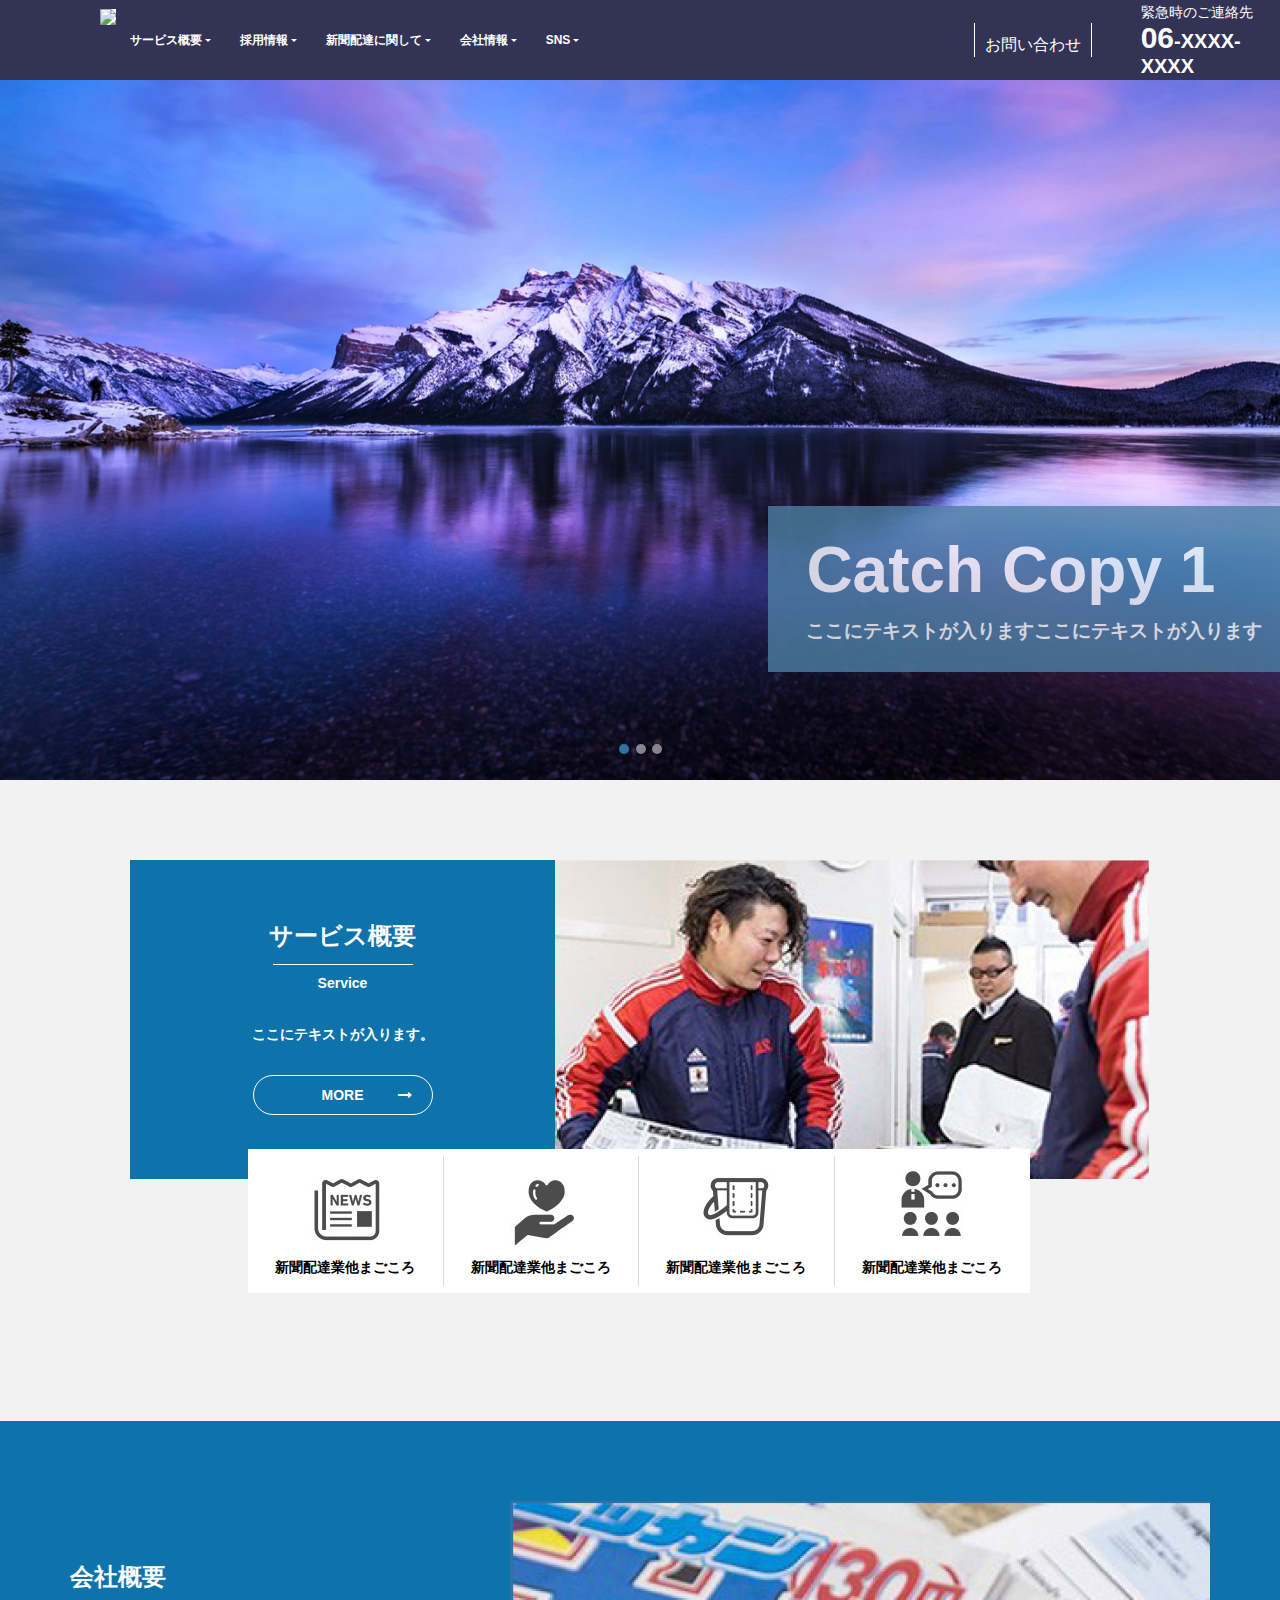
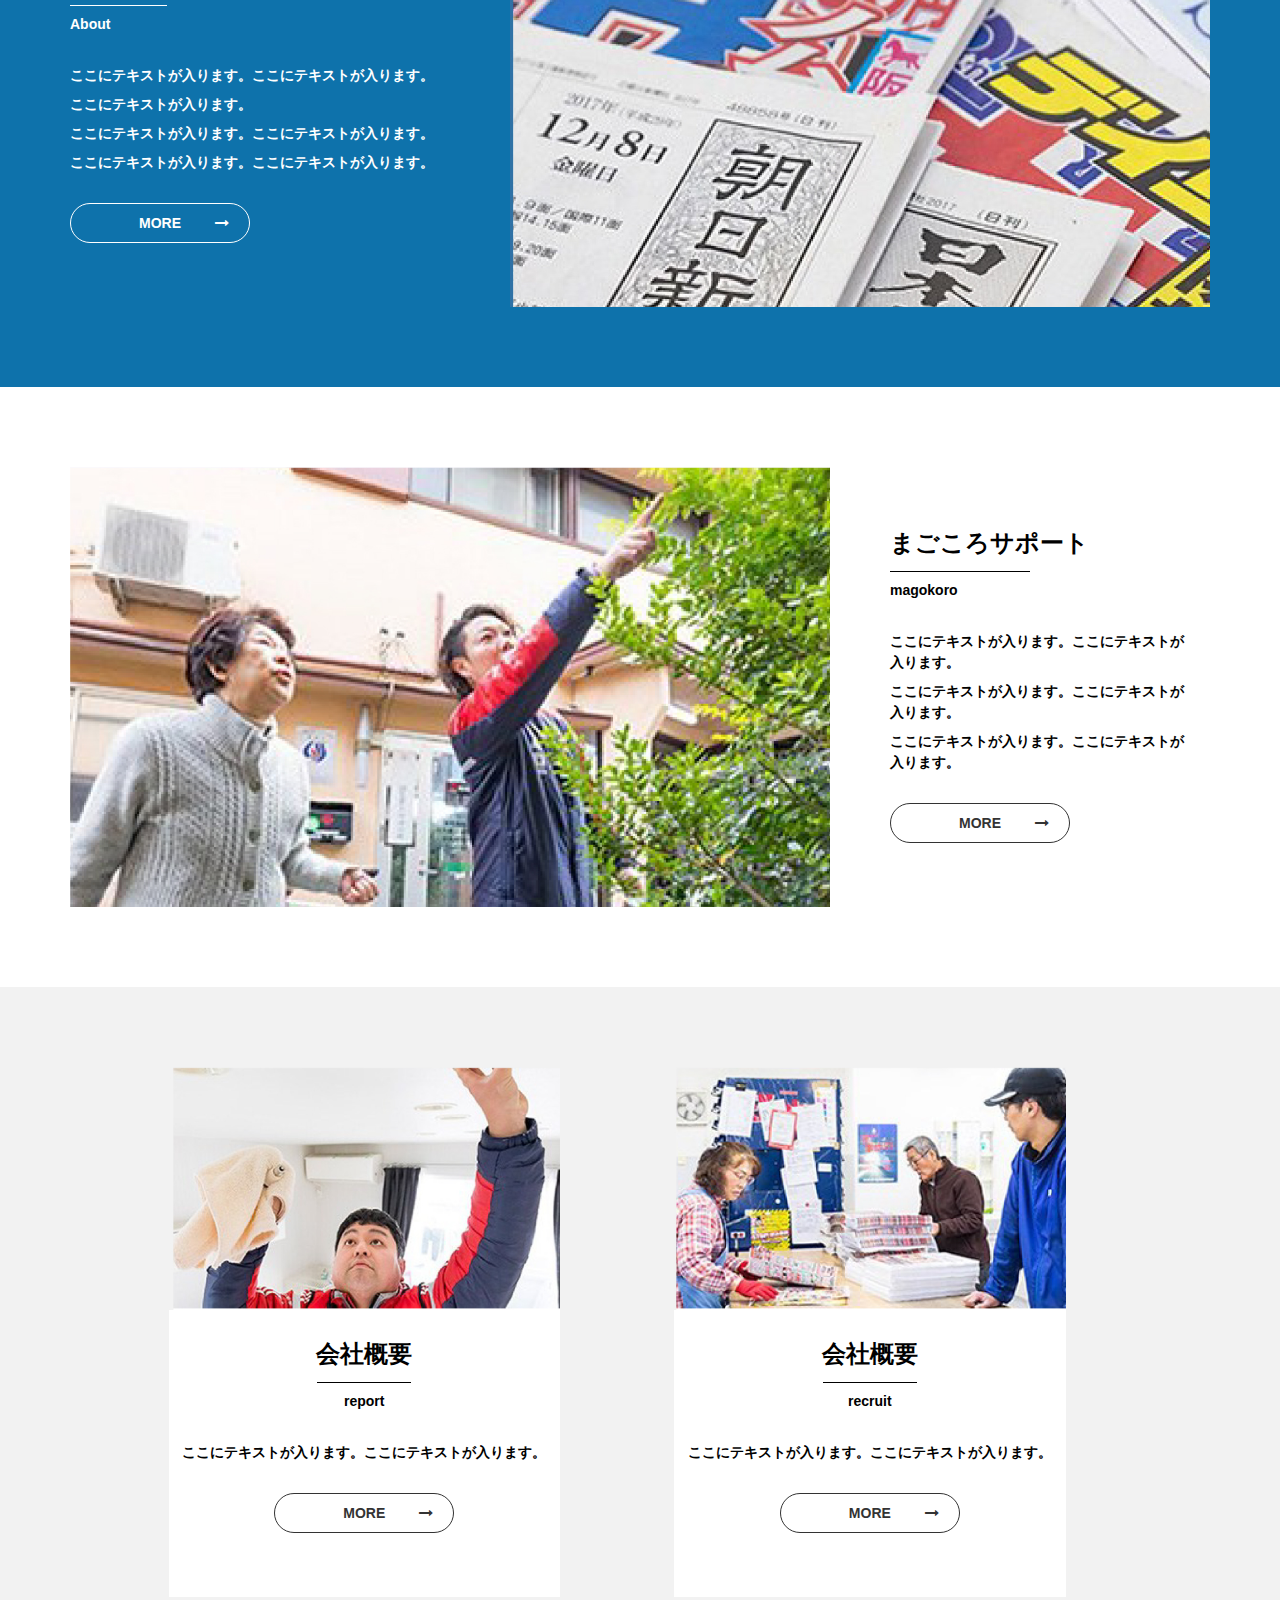
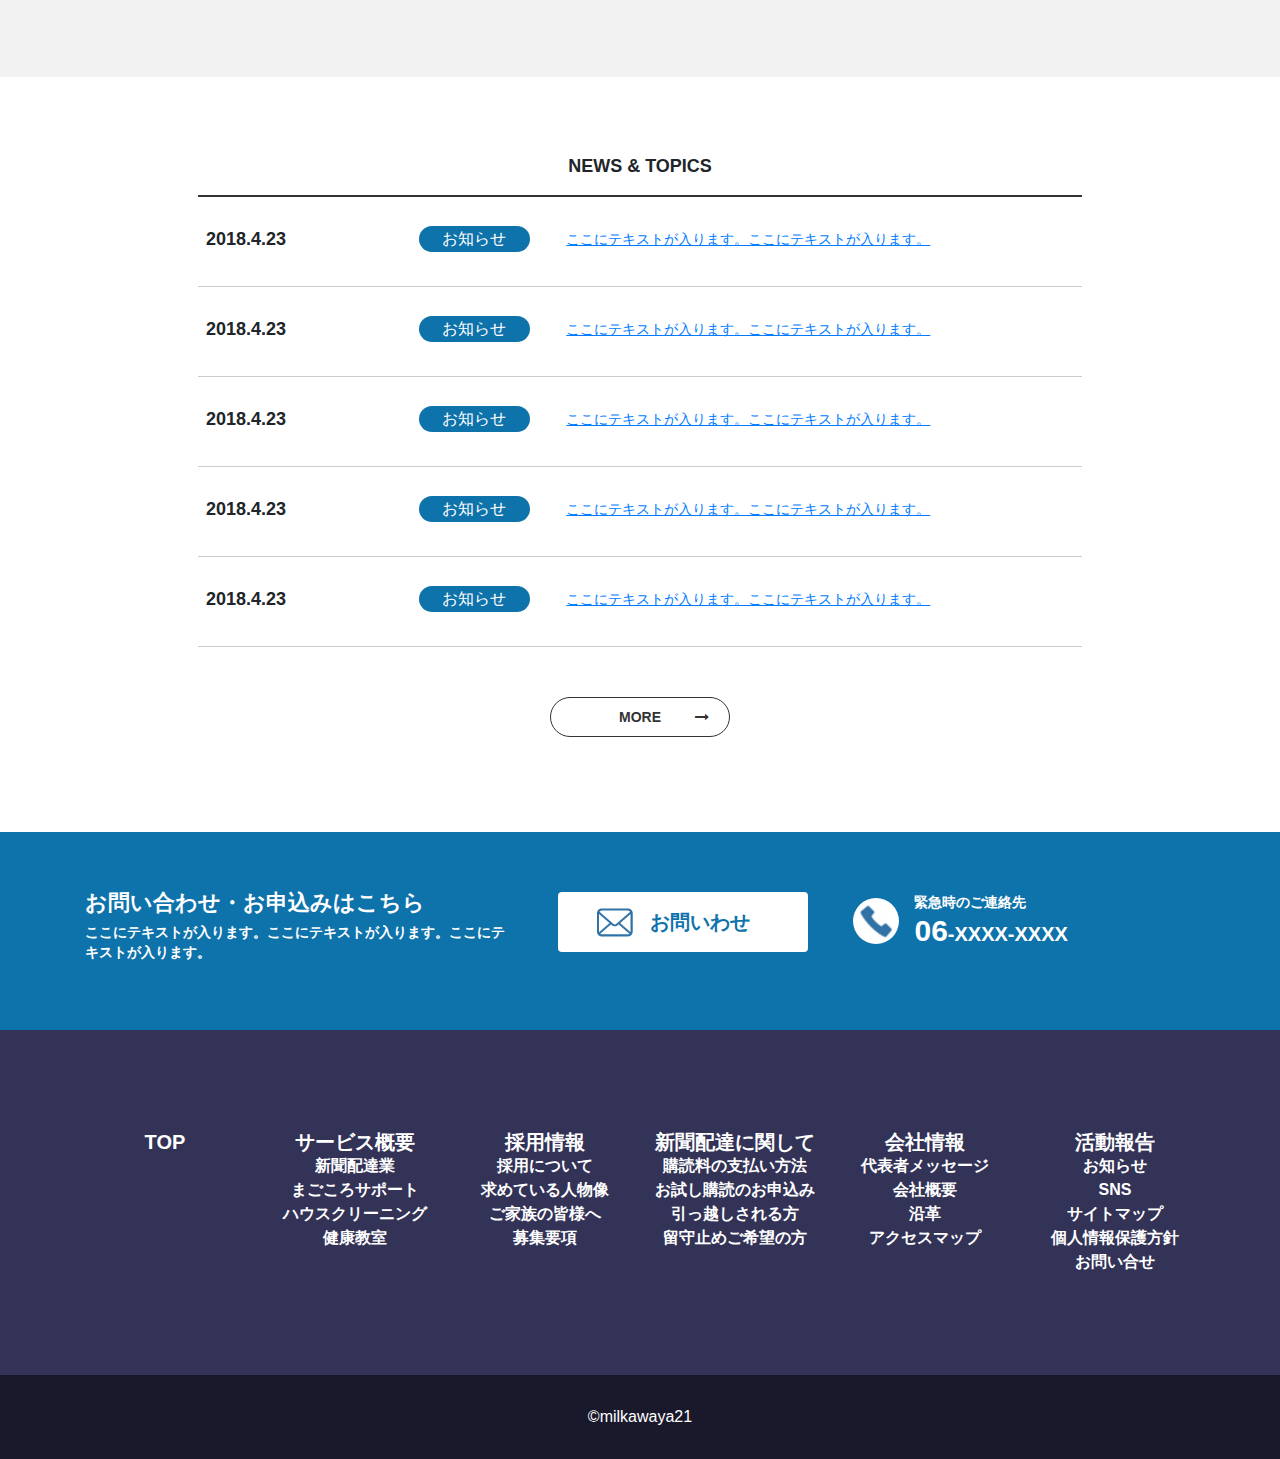
==== commit 0fb2fc43: "news-details" ====
--- a/index.html
+++ b/index.html
@@ -404,170 +404,114 @@
                 <div class="row">
 
                     <div class="col">
-                        <h5>Category
+                        <h5>TOP
+                            <span>></span>
+                        </h5>
+                    </div>
+                    <div class="col">
+                        <h5>サービス概要
                             <span>></span>
                         </h5>
                         <ul class="sitemap-list">
                             <li class="sitemap-list-item">
                             </li>
                             <li class="sitemap-list-item">
-                                <a href="#">detail</a>
-                            </li>
-                            <li class="sitemap-list-item">
-                                <a href="#">detail</a>
-                            </li>
-                            <li class="sitemap-list-item">
-                                <a href="#">detail</a>
-                            </li>
-                            <li class="sitemap-list-item">
-                                <a href="#">detail</a>
-                            </li>
-                            <li class="sitemap-list-item">
-                                <a href="#">detail</a>
-                            </li>
-                            <li class="sitemap-list-item">
-                                <a href="#">detail</a>
+                                <a href="#">新聞配達業</a>
+                            </li>
+                            <li class="sitemap-list-item">
+                                <a href="#">まごころサポート</a>
+                            </li>
+                            <li class="sitemap-list-item">
+                                <a href="#">ハウスクリーニング</a>
+                            </li>
+                            <li class="sitemap-list-item">
+                                <a href="#">健康教室</a>
                             </li>
                         </ul>
                     </div>
                     <div class="col">
-                        <h5>Category
+                        <h5>採用情報
                             <span>></span>
                         </h5>
                         <ul class="sitemap-list">
                             <li class="sitemap-list-item">
                             </li>
                             <li class="sitemap-list-item">
-                                <a href="#">detail</a>
-                            </li>
-                            <li class="sitemap-list-item">
-                                <a href="#">detail</a>
-                            </li>
-                            <li class="sitemap-list-item">
-                                <a href="#">detail</a>
-                            </li>
-                            <li class="sitemap-list-item">
-                                <a href="#">detail</a>
-                            </li>
-                            <li class="sitemap-list-item">
-                                <a href="#">detail</a>
-                            </li>
-                            <li class="sitemap-list-item">
-                                <a href="#">detail</a>
+                                <a href="#">採用について</a>
+                            </li>
+                            <li class="sitemap-list-item">
+                                <a href="#">求めている人物像</a>
+                            </li>
+                            <li class="sitemap-list-item">
+                                <a href="#">ご家族の皆様へ</a>
+                            </li>
+                            <li class="sitemap-list-item">
+                                <a href="#">募集要項</a>
                             </li>
                         </ul>
                     </div>
                     <div class="col">
-                        <h5>Category
+                        <h5>新聞配達に関して
                             <span>></span>
                         </h5>
                         <ul class="sitemap-list">
                             <li class="sitemap-list-item">
                             </li>
                             <li class="sitemap-list-item">
-                                <a href="#">detail</a>
-                            </li>
-                            <li class="sitemap-list-item">
-                                <a href="#">detail</a>
-                            </li>
-                            <li class="sitemap-list-item">
-                                <a href="#">detail</a>
-                            </li>
-                            <li class="sitemap-list-item">
-                                <a href="#">detail</a>
-                            </li>
-                            <li class="sitemap-list-item">
-                                <a href="#">detail</a>
-                            </li>
-                            <li class="sitemap-list-item">
-                                <a href="#">detail</a>
+                                <a href="#">購読料の支払い方法</a>
+                            </li>
+                            <li class="sitemap-list-item">
+                                <a href="#">お試し購読のお申込み</a>
+                            </li>
+                            <li class="sitemap-list-item">
+                                <a href="#">引っ越しされる方</a>
+                            </li>
+                            <li class="sitemap-list-item">
+                                <a href="#">留守止めご希望の方</a>
                             </li>
                         </ul>
                     </div>
                     <div class="col">
-                        <h5>Category
+                        <h5>会社情報
                             <span>></span>
                         </h5>
                         <ul class="sitemap-list">
                             <li class="sitemap-list-item">
-                            </li>
-                            <li class="sitemap-list-item">
-                                <a href="#">detail</a>
-                            </li>
-                            <li class="sitemap-list-item">
-                                <a href="#">detail</a>
-                            </li>
-                            <li class="sitemap-list-item">
-                                <a href="#">detail</a>
-                            </li>
-                            <li class="sitemap-list-item">
-                                <a href="#">detail</a>
-                            </li>
-                            <li class="sitemap-list-item">
-                                <a href="#">detail</a>
-                            </li>
-                            <li class="sitemap-list-item">
-                                <a href="#">detail</a>
+                                <a href="#">代表者メッセージ</a>
+                            </li>
+                            <li class="sitemap-list-item">
+                                <a href="#">会社概要</a>
+                            </li>
+                            <li class="sitemap-list-item">
+                                <a href="#">沿革</a>
+                            </li>
+                            <li class="sitemap-list-item">
+                                <a href="#">アクセスマップ</a>
                             </li>
                         </ul>
                     </div>
                     <div class="col">
-                        <h5>Category
+                        <h5>活動報告
                             <span>></span>
                         </h5>
                         <ul class="sitemap-list">
                             <li class="sitemap-list-item">
-                            </li>
-                            <li class="sitemap-list-item">
-                                <a href="#">detail</a>
-                            </li>
-                            <li class="sitemap-list-item">
-                                <a href="#">detail</a>
-                            </li>
-                            <li class="sitemap-list-item">
-                                <a href="#">detail</a>
-                            </li>
-                            <li class="sitemap-list-item">
-                                <a href="#">detail</a>
-                            </li>
-                            <li class="sitemap-list-item">
-                                <a href="#">detail</a>
-                            </li>
-                            <li class="sitemap-list-item">
-                                <a href="#">detail</a>
+                                <a href="#">お知らせ</a>
+                            </li>
+                            <li class="sitemap-list-item">
+                                <a href="#">SNS</a>
+                            </li>
+                            <li class="sitemap-list-item">
+                                <a href="#">サイトマップ</a>
+                            </li>
+                            <li class="sitemap-list-item">
+                                <a href="#">個人情報保護方針</a>
+                            </li>
+                            <li class="sitemap-list-item">
+                                <a href="#">お問い合せ</a>
                             </li>
                         </ul>
                     </div>
-                    <div class="col">
-                        <h5>Category
-                            <span>></span>
-                        </h5>
-                        <ul class="sitemap-list">
-                            <li class="sitemap-list-item">
-                            </li>
-                            <li class="sitemap-list-item">
-                                <a href="#">detail</a>
-                            </li>
-                            <li class="sitemap-list-item">
-                                <a href="#">detail</a>
-                            </li>
-                            <li class="sitemap-list-item">
-                                <a href="#">detail</a>
-                            </li>
-                            <li class="sitemap-list-item">
-                                <a href="#">detail</a>
-                            </li>
-                            <li class="sitemap-list-item">
-                                <a href="#">detail</a>
-                            </li>
-                            <li class="sitemap-list-item">
-                                <a href="#">detail</a>
-                            </li>
-                        </ul>
-                    </div>
-
-
-
                 </div>
             </div>
         </div>
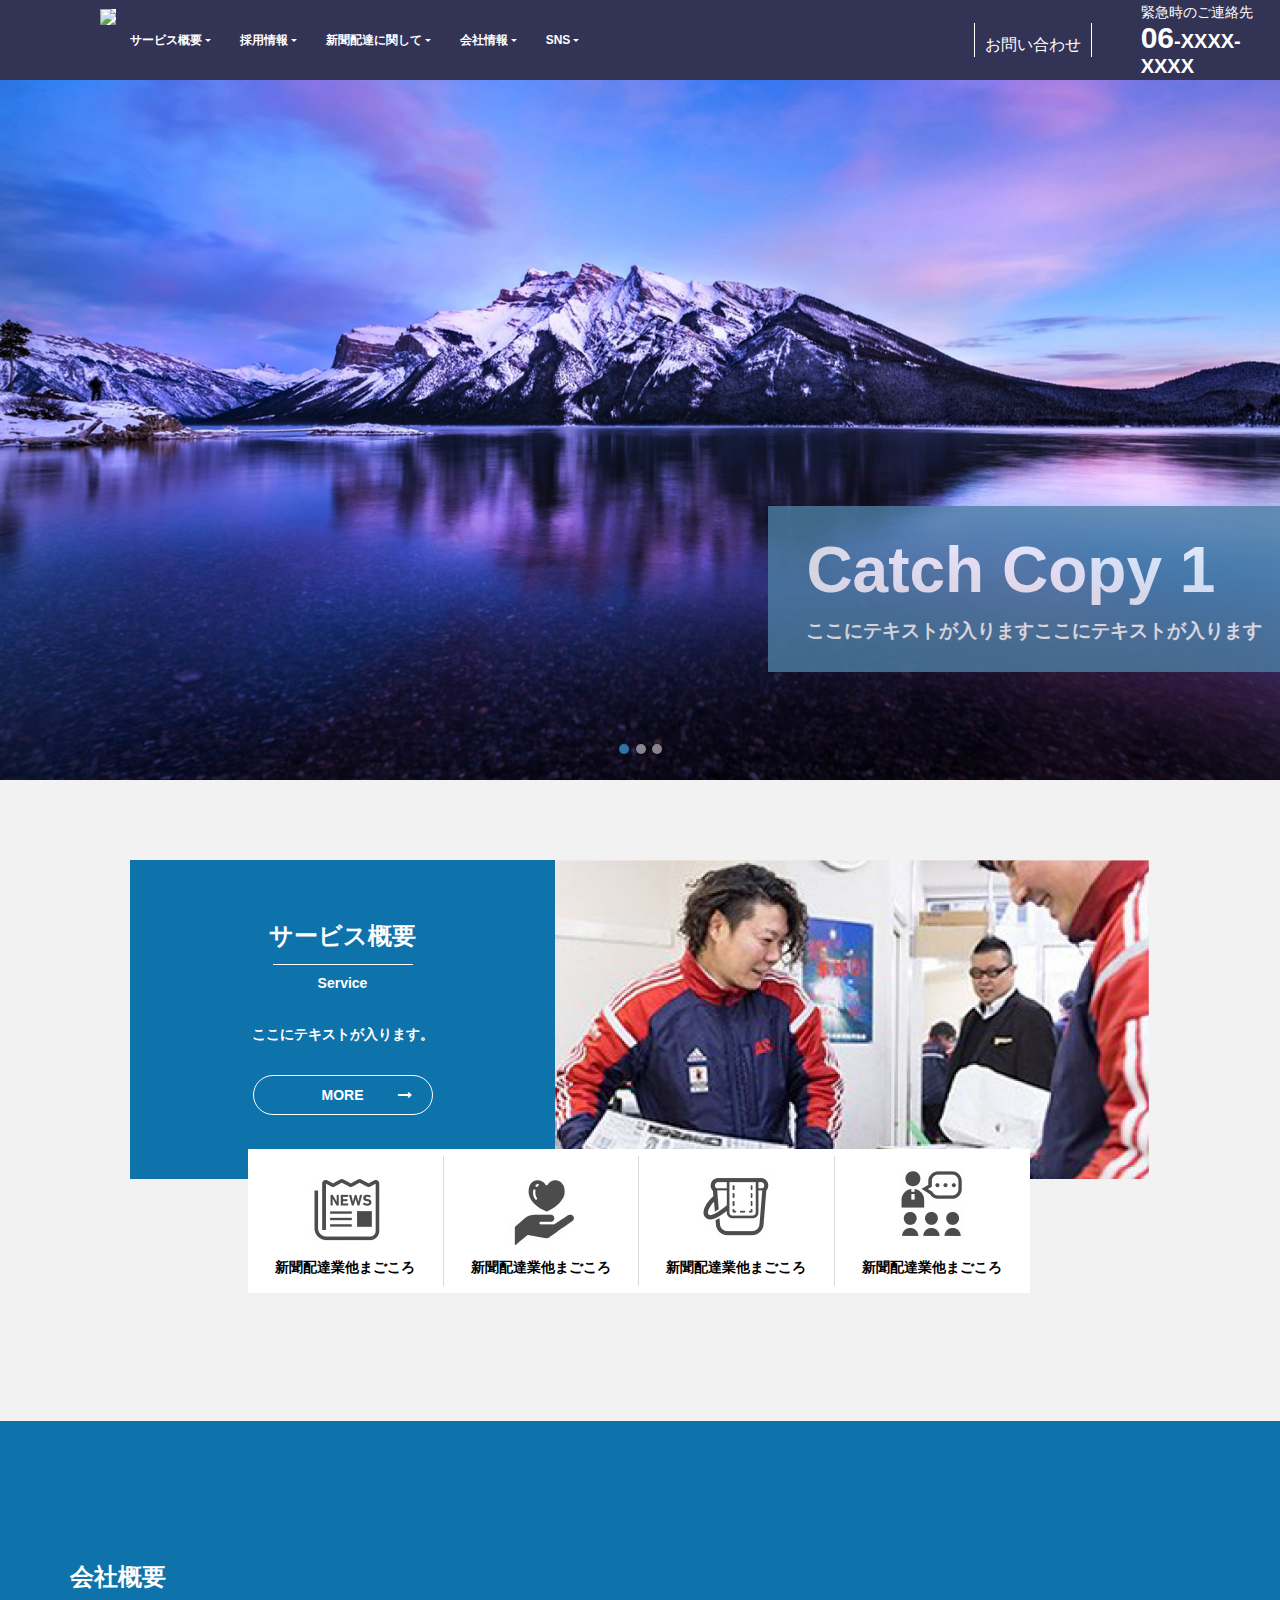
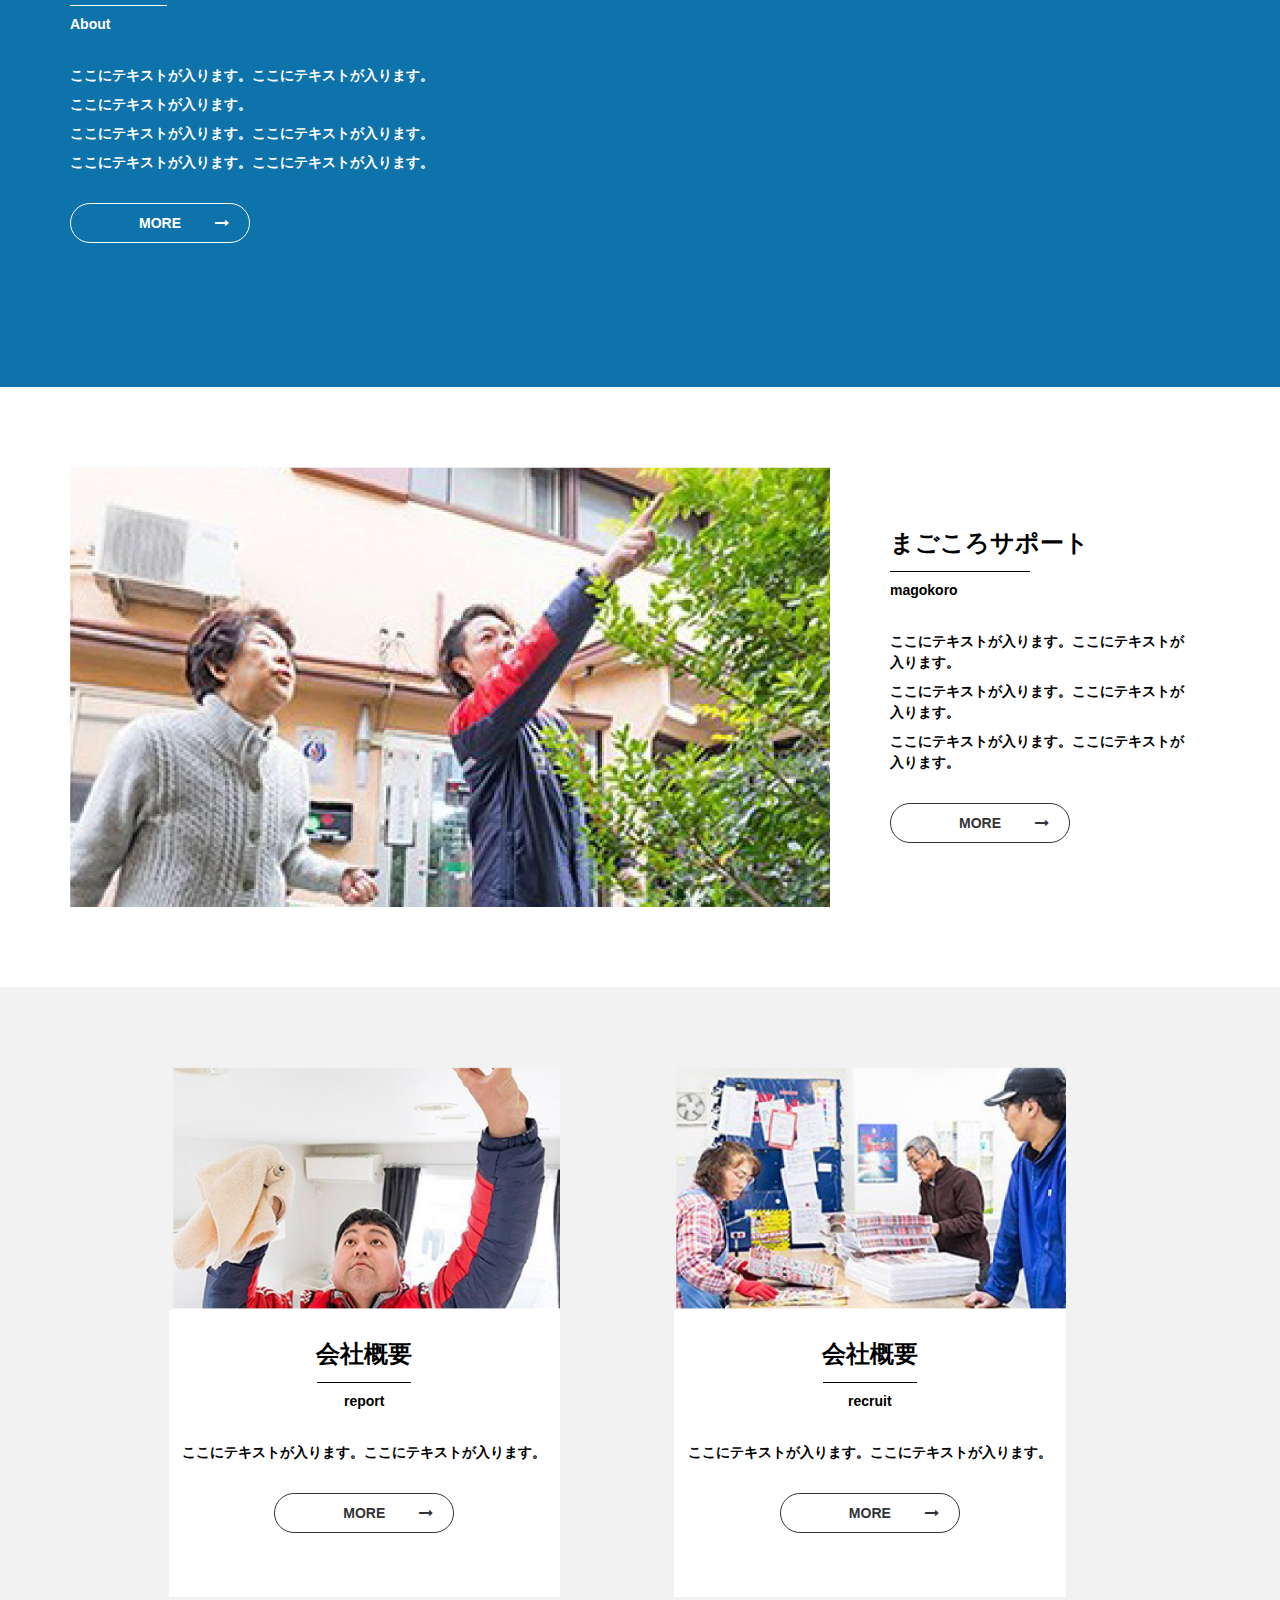
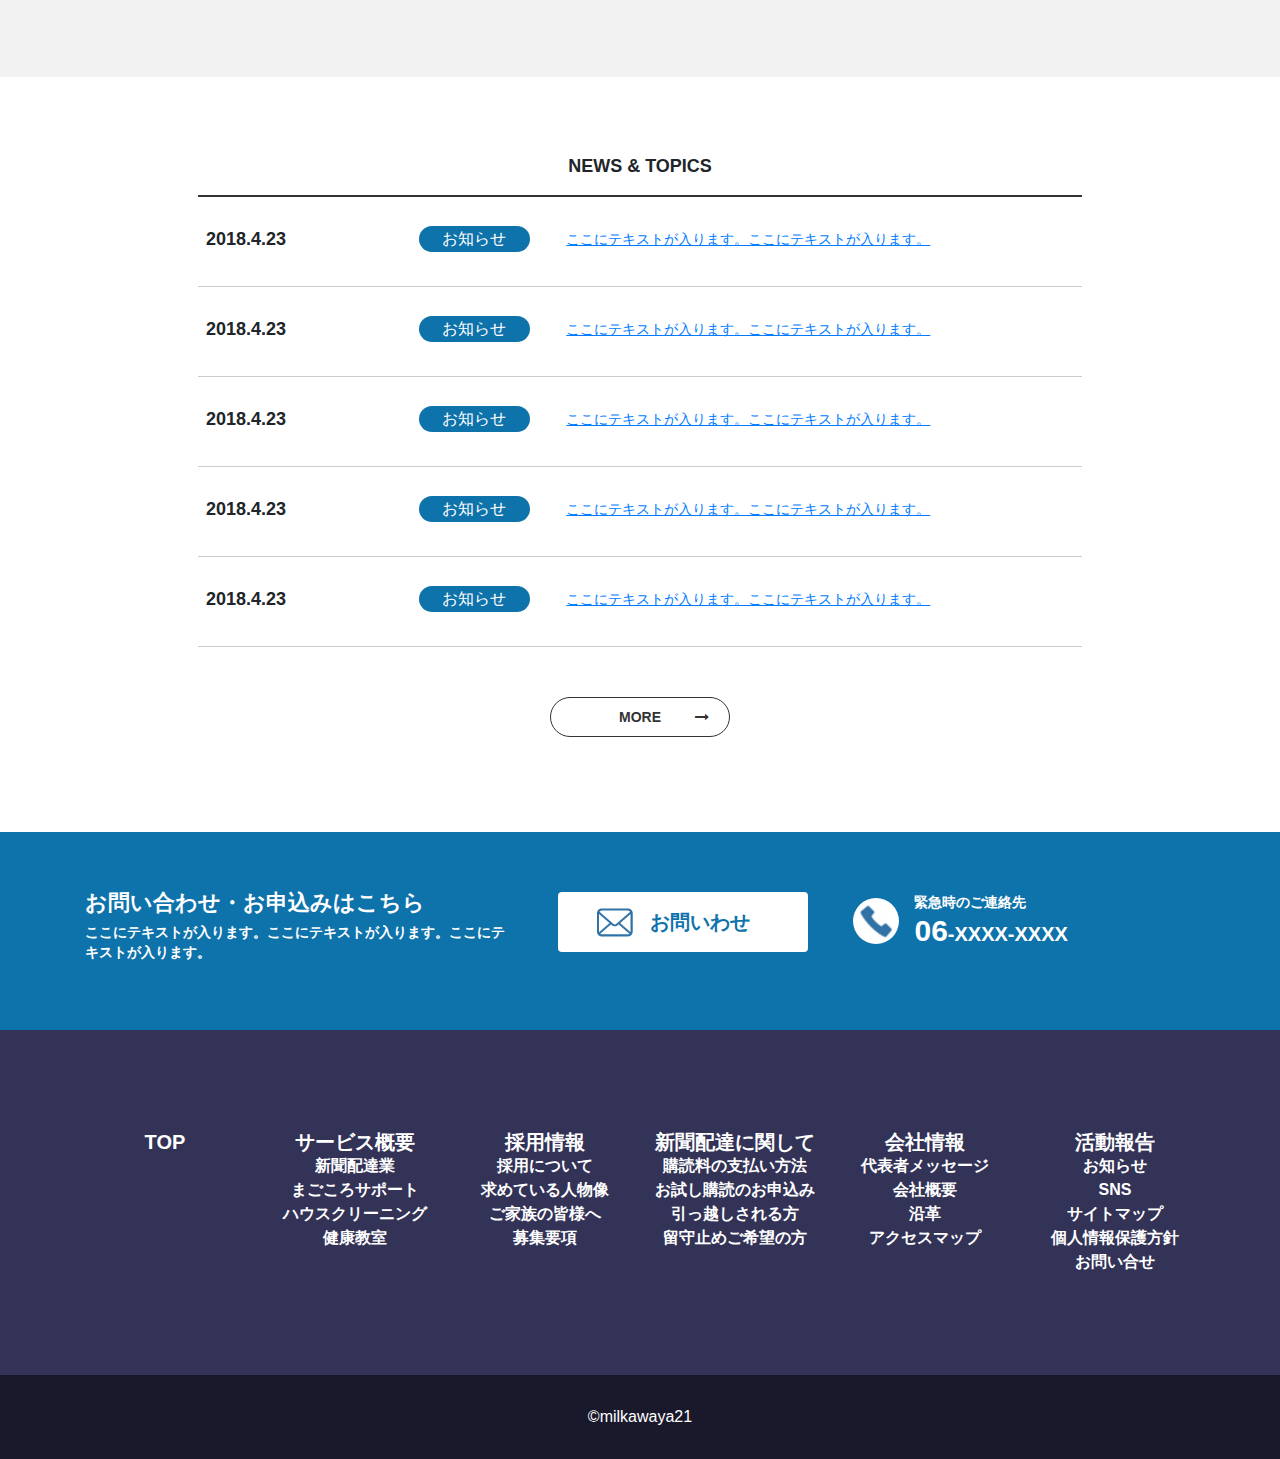
==== commit 72143afa: "merge conflict" ====
--- a/index.html
+++ b/index.html
@@ -220,8 +220,11 @@
                         <a href="#">MORE</a>
                     </div>
                 </div>
-                <div class="col-md-8  padding-0  pd-left padding-0 order-md-2 order-1 img-zoom">
-                    <div class="img-about trans"></div>
+
+                <div class="col-md-8  padding-0  pd-left padding-0 order-md-2 order-1">
+                    <div class="img-about-boder img-zoom">
+                        <div class="img-about trans"></div>
+                    </div>
                 </div>
             </div>
         </div>
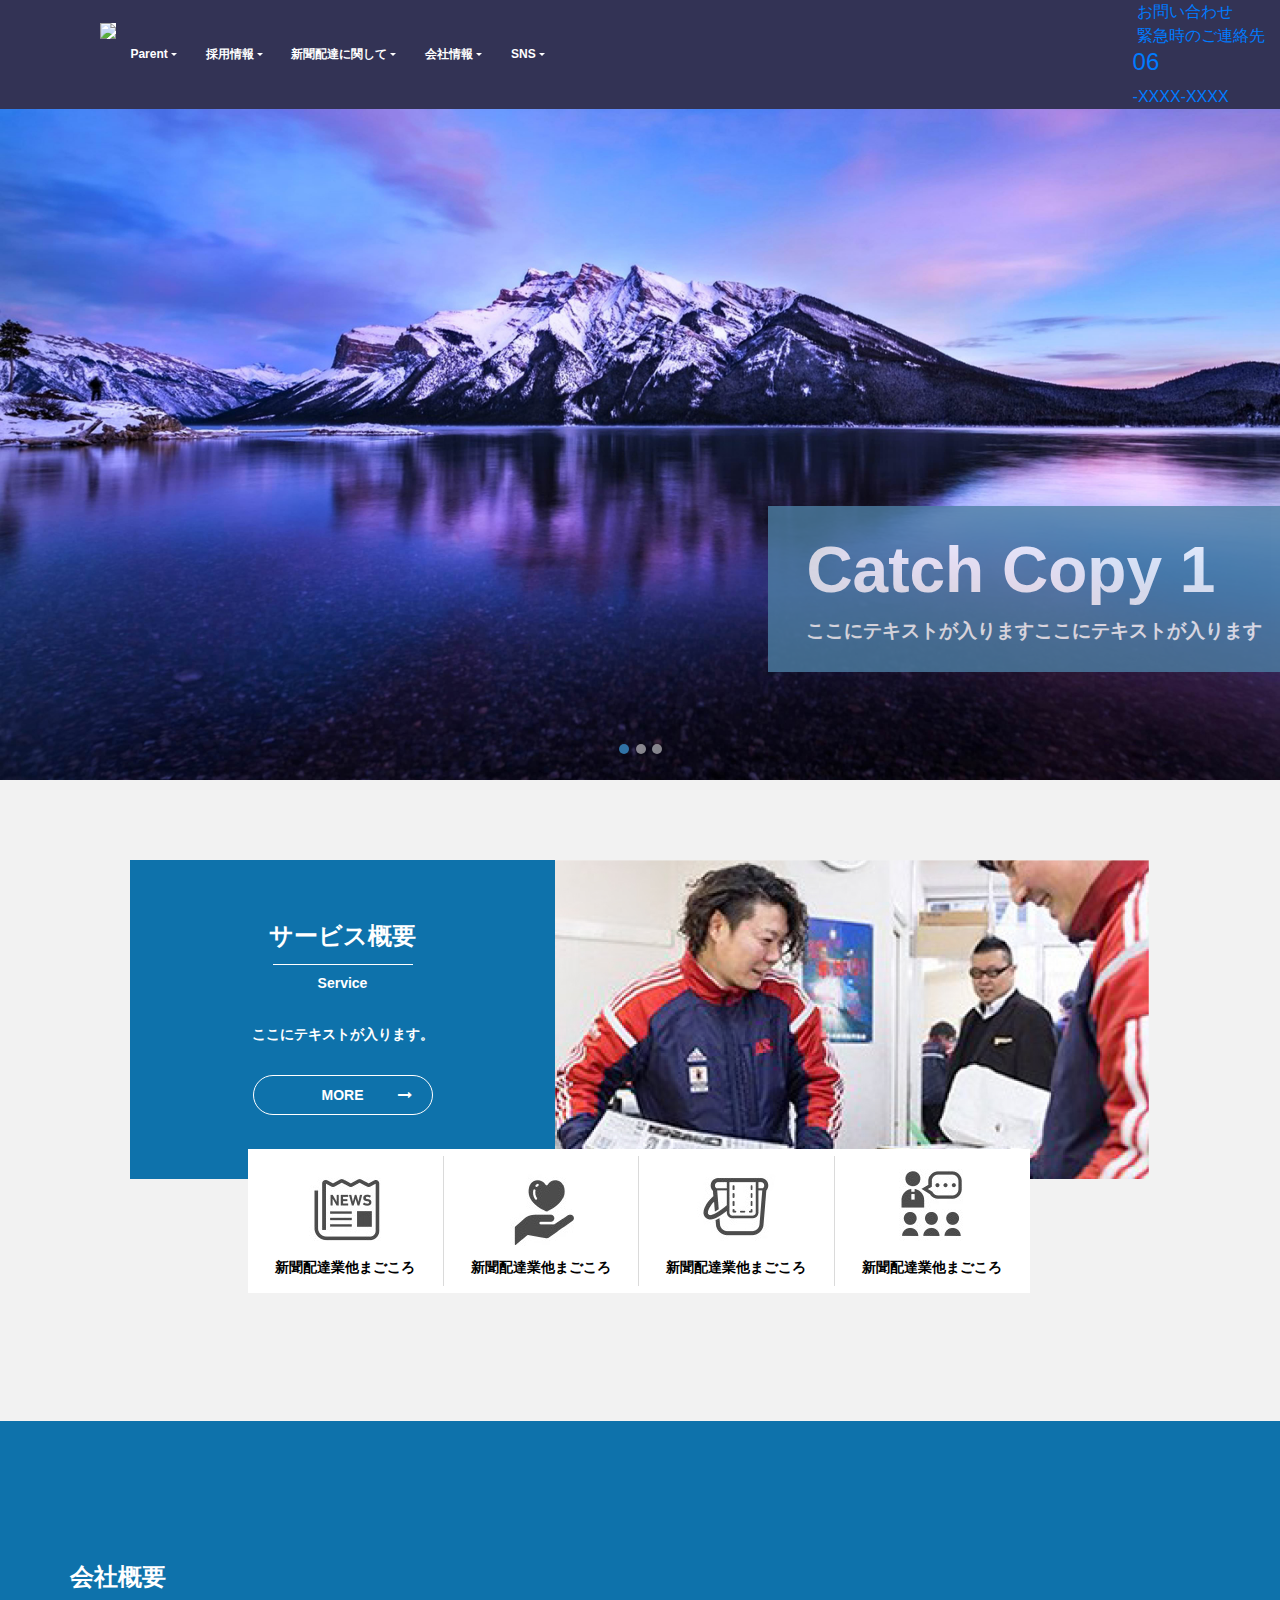
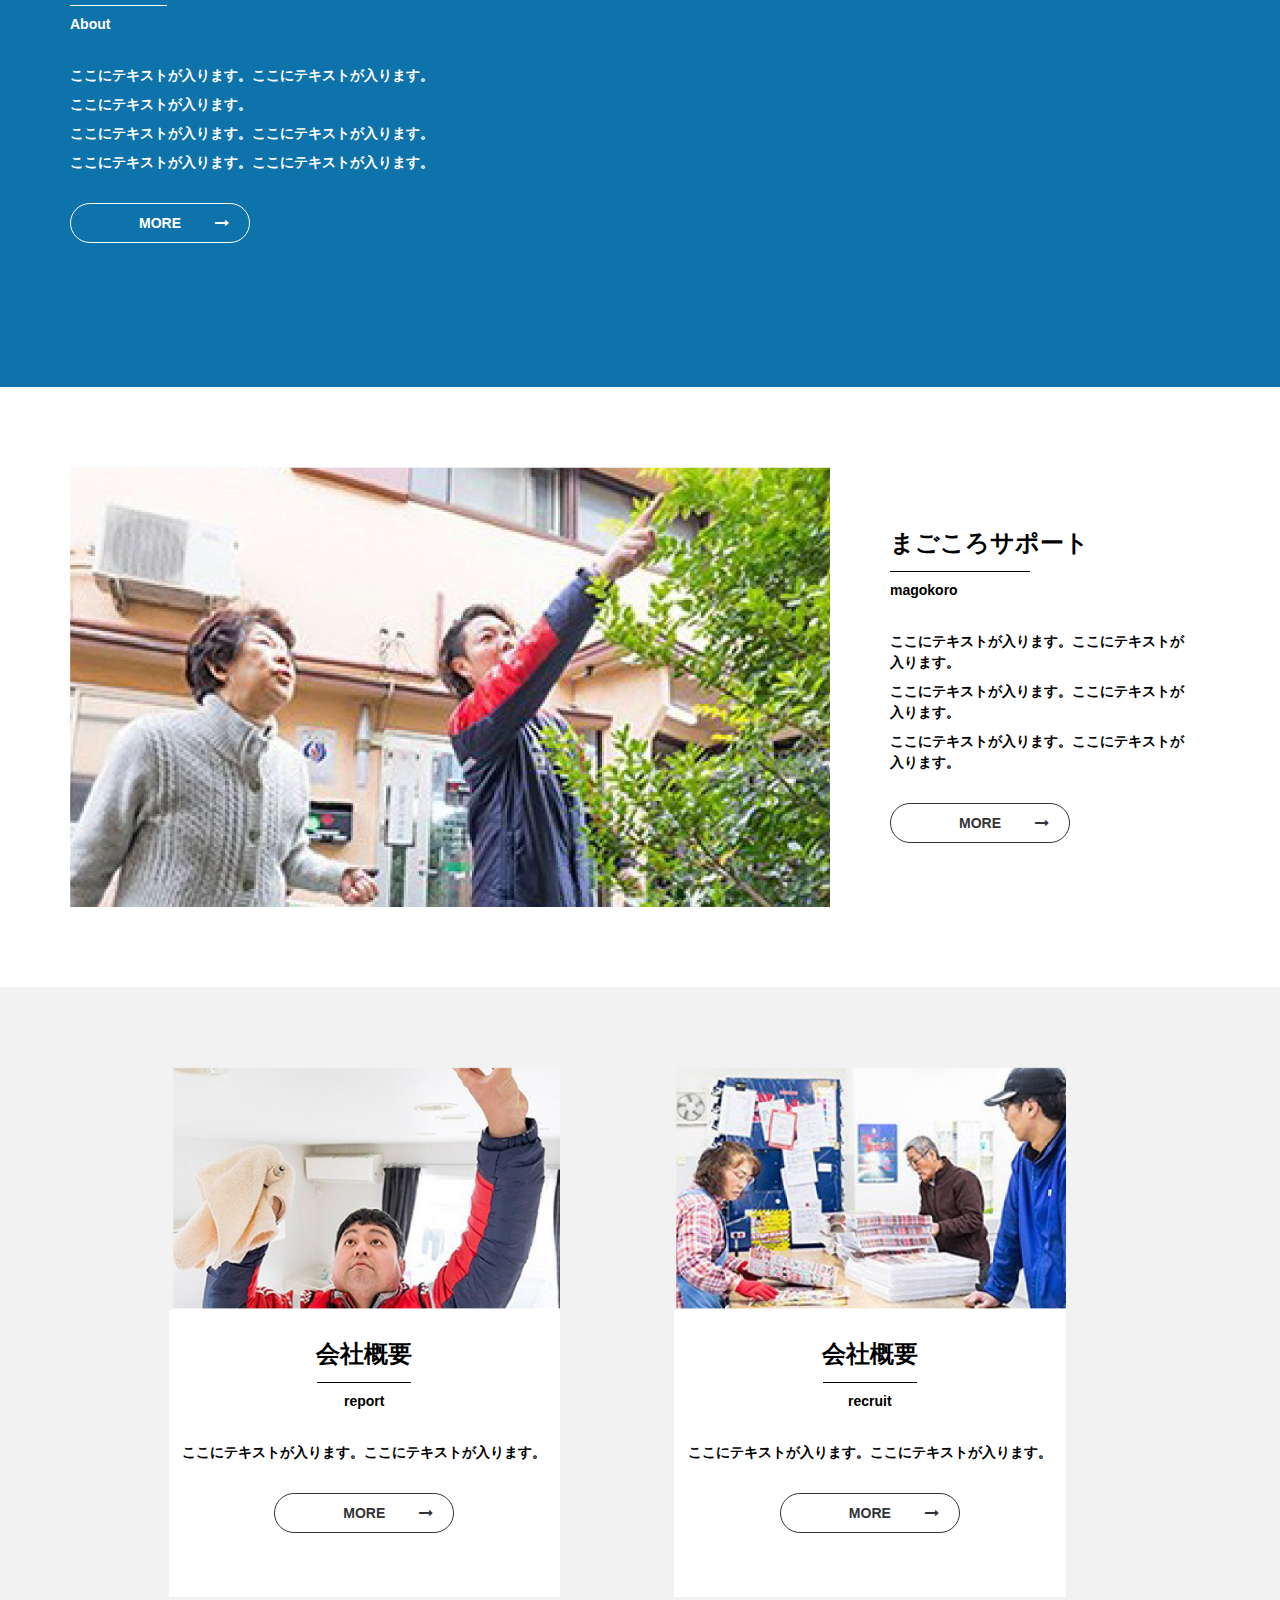
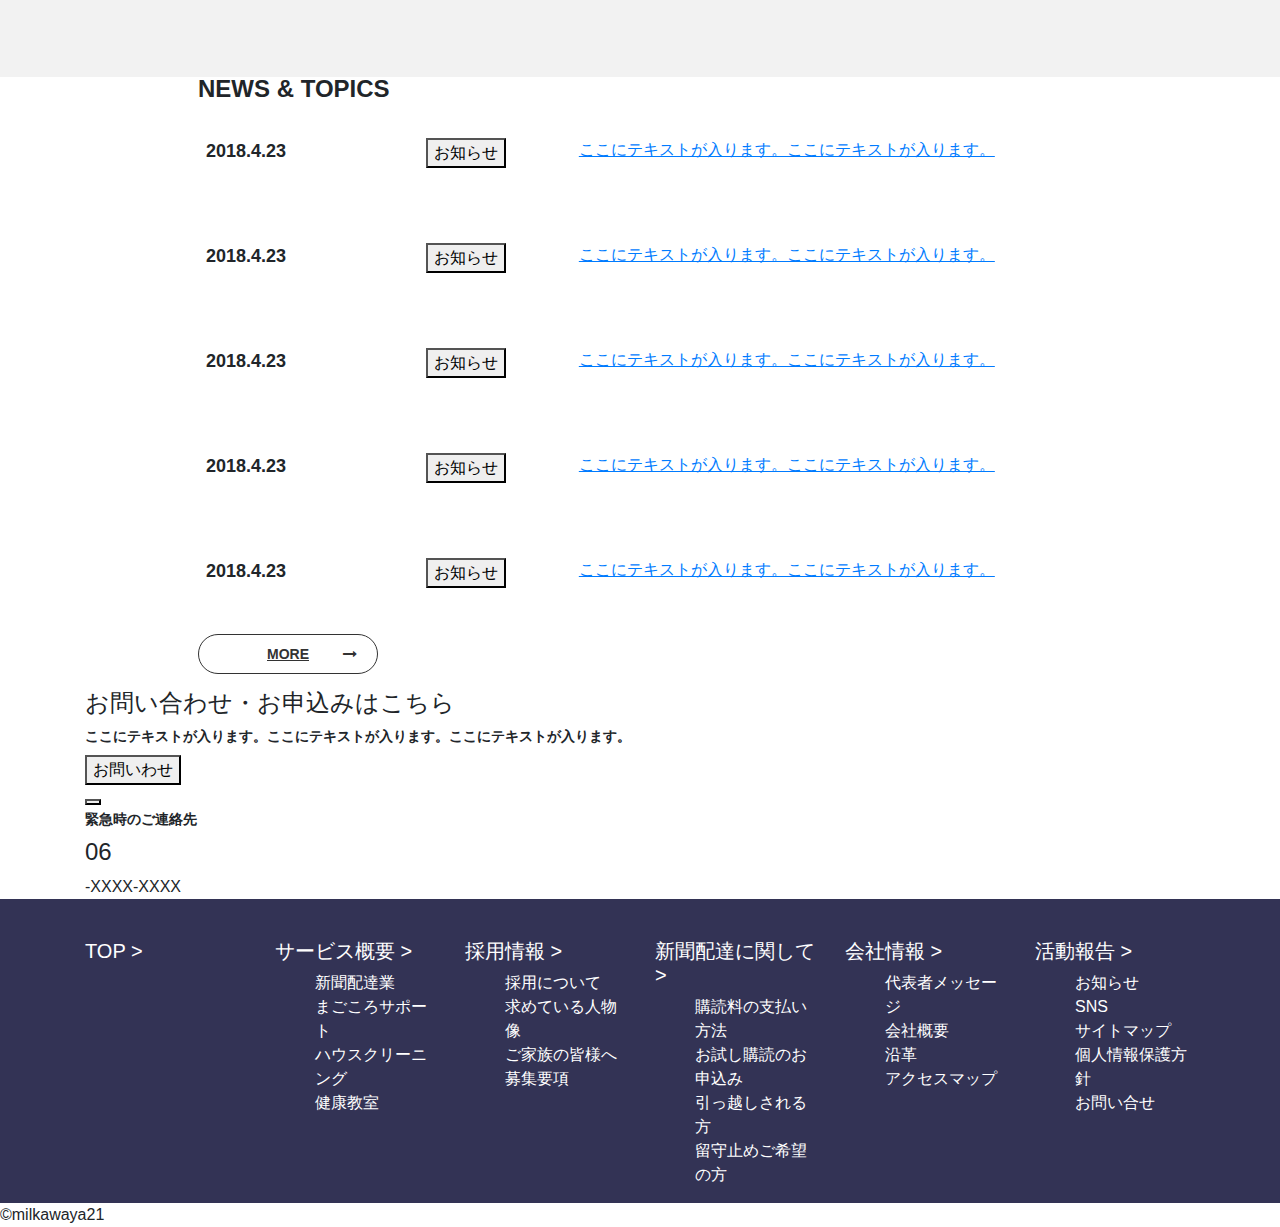
==== commit 6c166f58: "add grid" ====
--- a/index.html
+++ b/index.html
@@ -18,7 +18,7 @@
     <link href="css/font-awesome.min.css" rel="stylesheet">
     <link href="css/animate.css" rel="stylesheet">
     <link href="css/common.css" rel="stylesheet">
-    <link href="css/footer.css" rel="stylesheet">
+    <link href="css/style.css" rel="stylesheet">
 
     <!-- Scripts -->
     <script src="vendor/jquery/jquery.min.js"></script>
@@ -65,13 +65,28 @@
                     <ul class="navbar-nav mr-auto">
 
                         <li class="nav-item dropdown">
-                            <a class="nav-link dropdown-toggle" id="menu1" href="#" role="button" data-toggle="dropdown" aria-haspopup="true" aria-expanded="false">サービス概要</a>
-                            <div class="dropdown-menu" aria-labelledby="menu1">
-                                <a class="dropdown-item" href="#">新聞配達業</a>
+                            <a class="nav-link dropdown-toggle" id="menu1" href="#" role="button" data-toggle="dropdown" aria-haspopup="true" aria-expanded="false">Parent</a>
+                            <ul class="dropdown-menu" id="menu1">
+                                <li class="nav-item dropdown dropright">
+                                    <a class="nav-link dropdown-toggle" id="submn" href="#" role="button" data-toggle="dropdown" aria-haspopup="true" aria-expanded="false">Child 1</a>
+                                    <ul class="dropdown-menu" aria-labelledby="submn">
+                                        <li class="dropdown-item"><a class="dropdown-item" href="#">Child 2</a></li>
+                                    </ul>
+                                </li>
+                            </ul>
+                            <!-- <div class="dropdown-menu" aria-labelledby="menu1">
+                                <ul class="dropdown-menu">
+                                    <li class="nav-item dropdown dropright">
+                                        <a class="nav-link dropdown-toggle" id="submn" href="#" role="button" data-toggle="dropdown" aria-haspopup="true" aria-expanded="false">Child 1</a>
+                                        <div class="dropdown-menu" aria-labelledby="submn">
+                                            <a class="dropdown-item" href="#">Child 2</a>
+                                        </div>
+                                    </li>
+                                </ul>
                                 <a class="dropdown-item" href="#">まごころサポート</a>
                                 <a class="dropdown-item" href="#">ハウスクリーニング</a>
                                 <a class="dropdown-item" href="#">健康教室</a>
-                            </div>
+                            </div> -->
                         </li>
 
                         <li class="nav-item dropdown">
--- a/css/style.css
+++ b/css/style.css
@@ -0,0 +1,19 @@
+/*** HEADER ***/
+.navbar { padding: 0px; background-color: #333355; }
+.navbar .container-fluid { padding-left: 100px; }
+.navbar .navbar-brand { padding: 0; height: 80px; margin-right: 0; }
+.navbar .navbar-brand .logo { top: 0px; height: 125px; background-color: #fff; transition: all 0.3s ease; }
+.navbar .navbar-nav .nav-item:hover { background-color: #5C5C76; }
+.navbar .navbar-nav .nav-item .nav-link { display: flex; align-items: center; height: 80px; color: #fff; font-size: 12px; font-weight: bold; padding: 0 .9rem; }
+.navbar .navbar-nav .nav-item .dropdown-item { font-weight: bold; color: #fff; }
+.navbar .navbar-nav .nav-item .dropdown .dropdown-menu { background-color: #333257; color: #fff; margin: 0.5rem 0 0; margin: 0; padding: 0; border: 0; border-radius: 0; min-width: 12rem; text-align: left; }
+.navbar .navbar-nav .nav-item .dropdown .dropdown-menu .dropdown-item { font-weight: bold; padding: 1rem .9rem; display: inline-block; width: 100%; font-size: 12px; }
+.navbar .navbar-nav .nav-item .dropdown .dropdown-menu .dropdown-item:hover { background-color: #5C5C76; }
+.navbar .navbar-nav .dropdown:hover .dropdown-menu { display: block; }
+
+/* NAVBAR FIXED */
+.navbar-main-container.fixed { top: 0; right: 0; left: 0; }
+.navbar-main-container.fixed .navbar .container-fluid { padding: 0; }
+.navbar-main-container.fixed .navbar .navbar-brand .logo, .navbar-main-container.fixed .navbar .navbar-nav .nav-item .nav-link { height: 60px; }
+
+/*# sourceMappingURL=style.css.map */
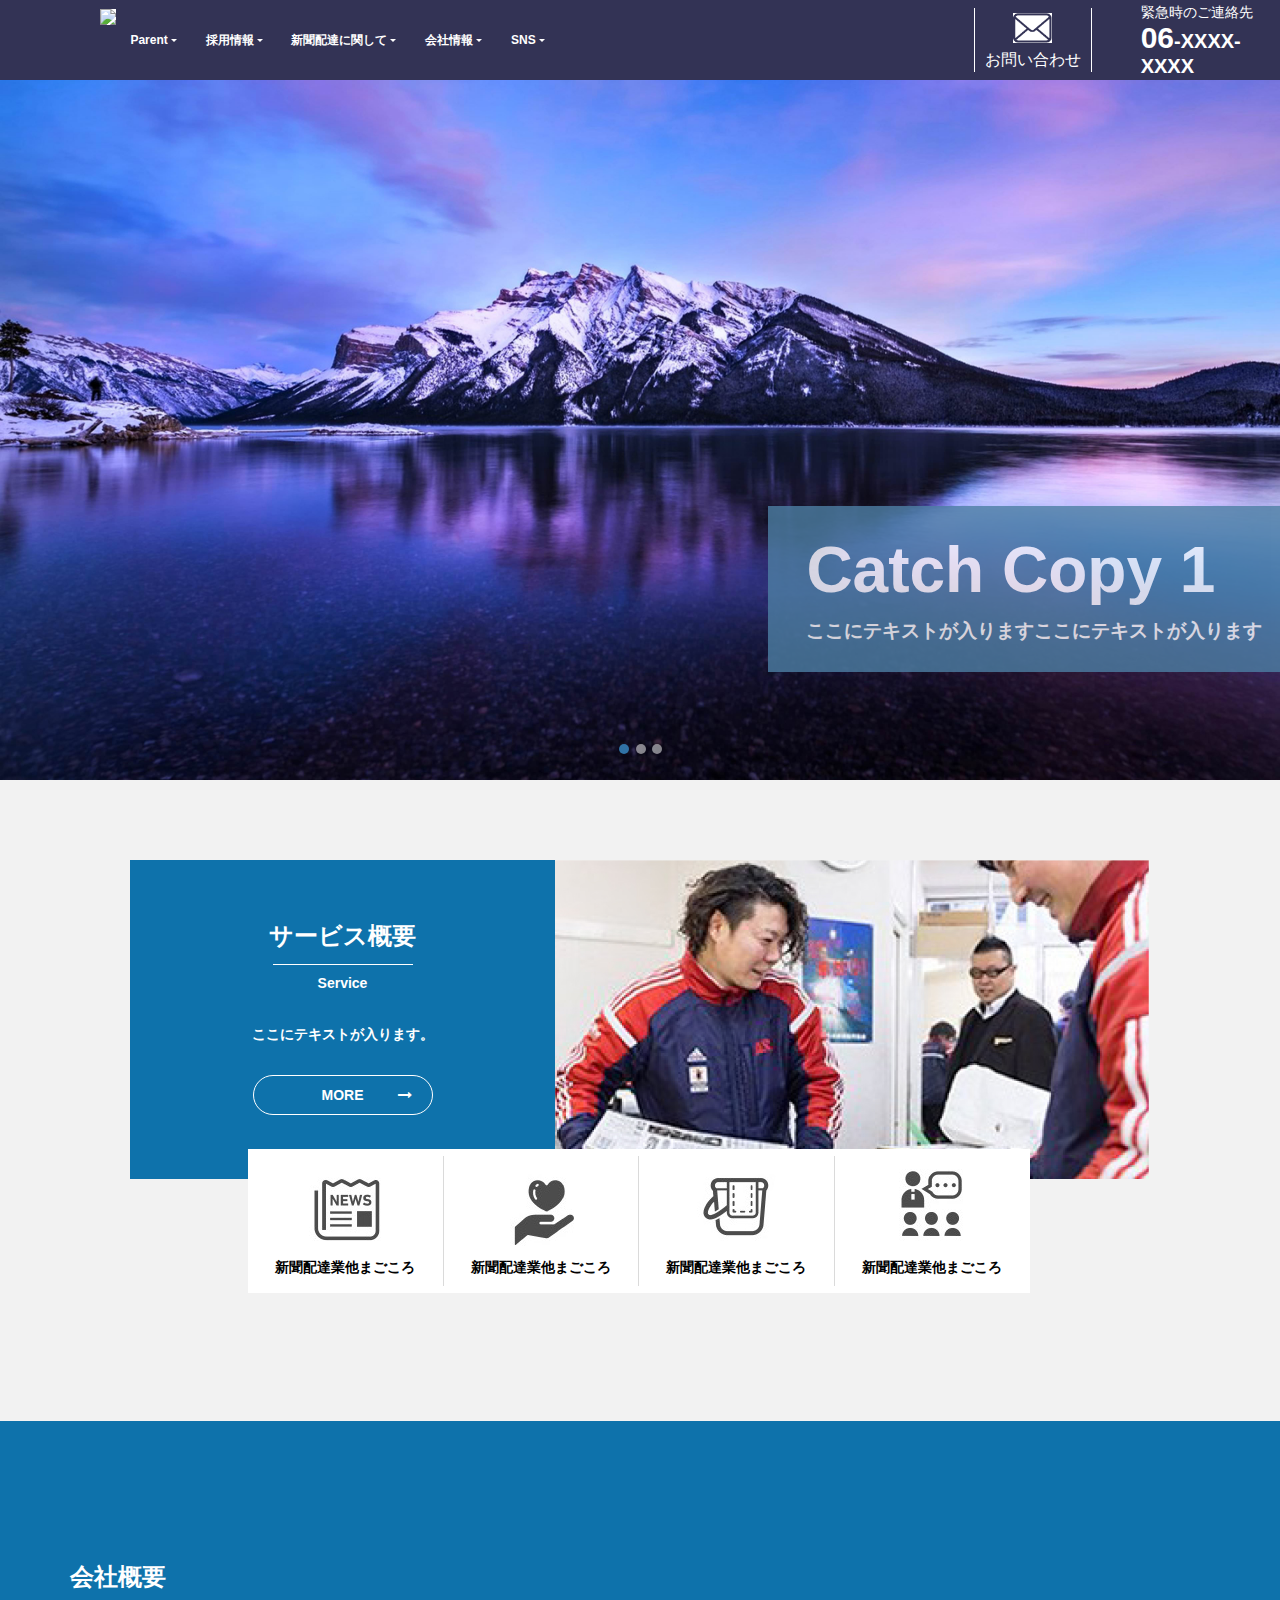
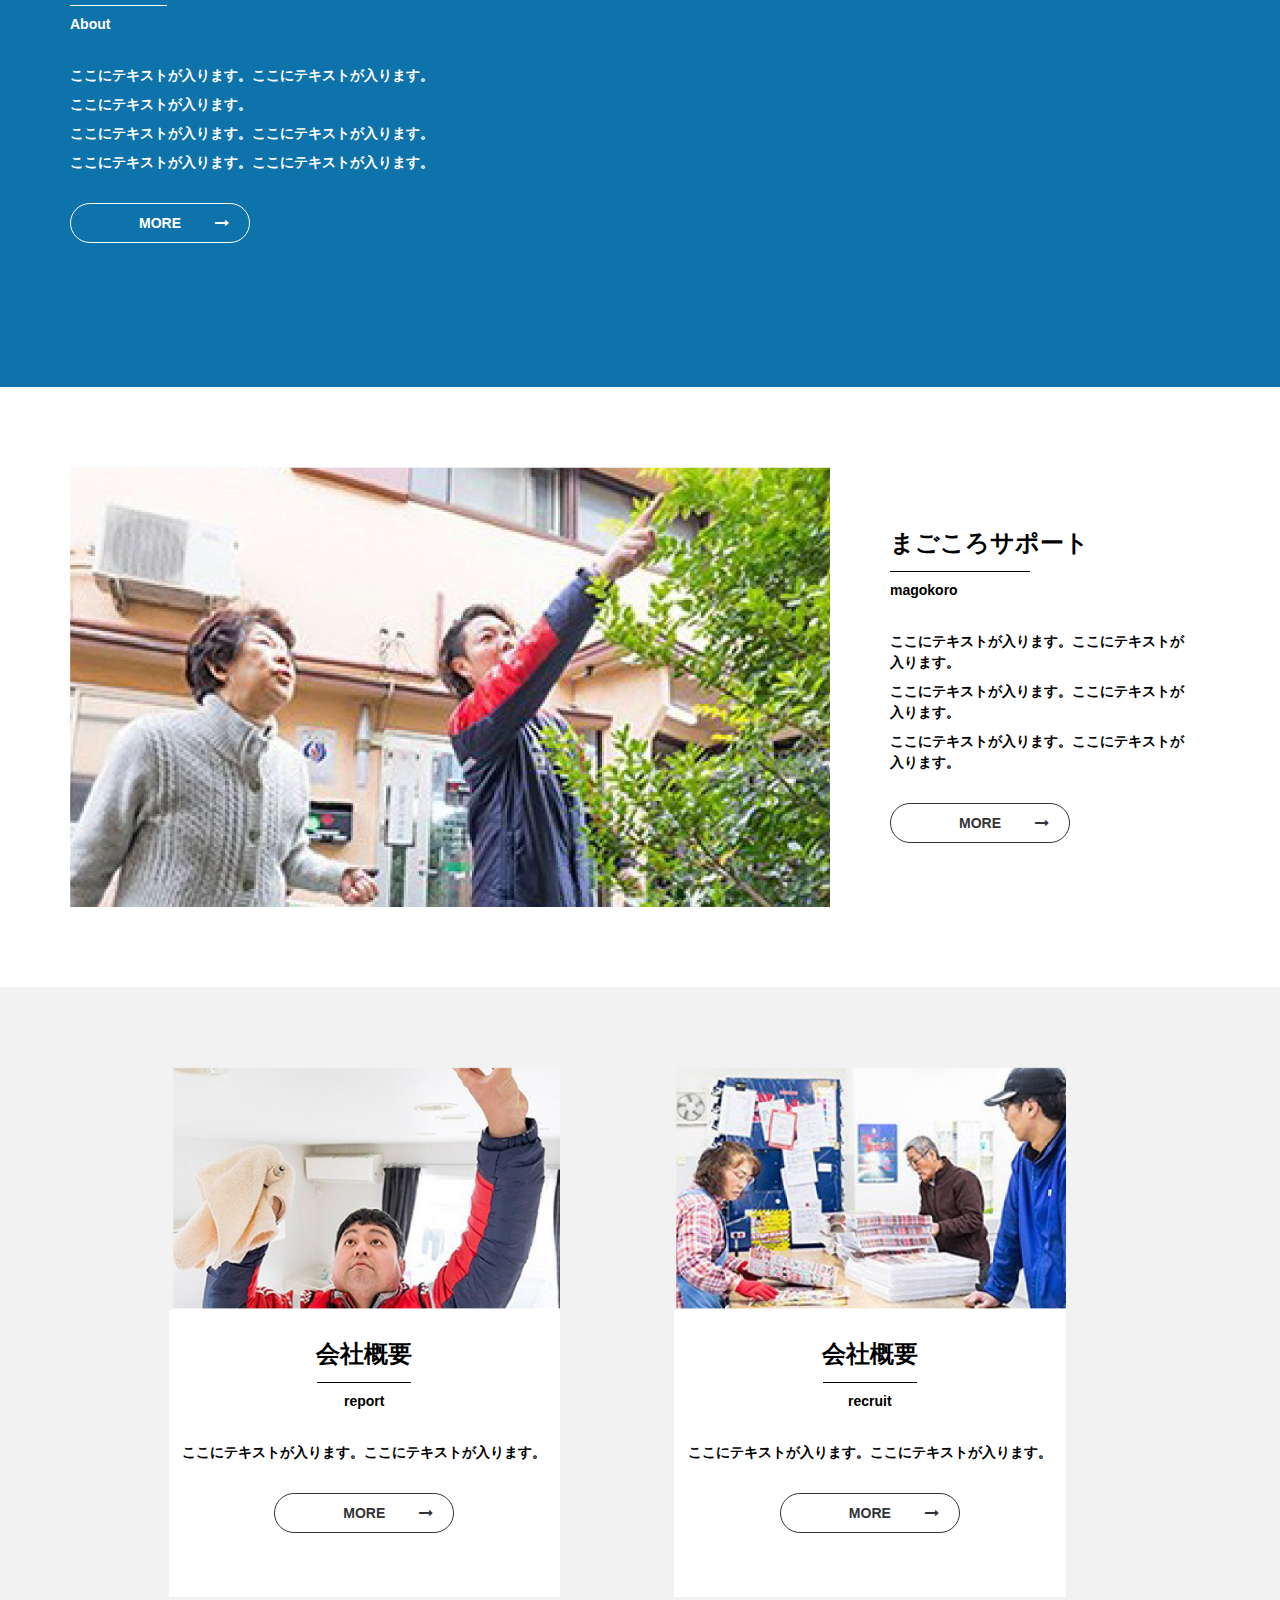
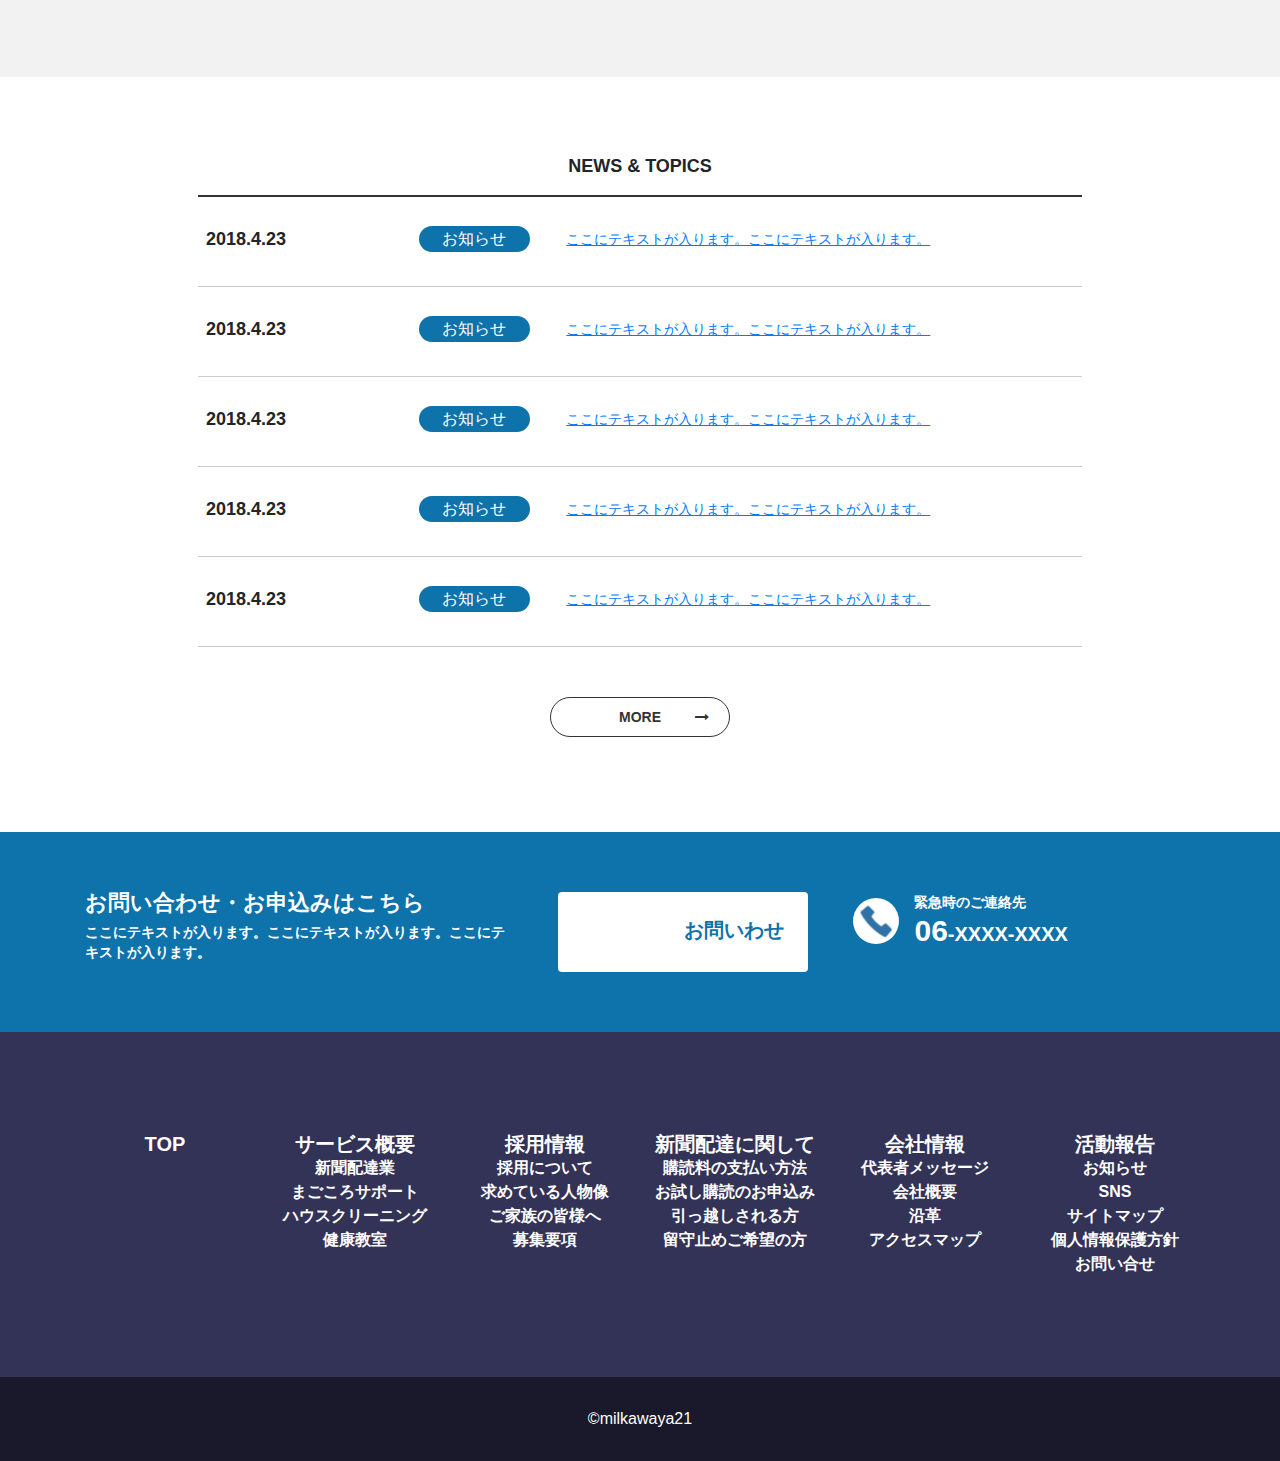
==== commit c4b87350: "add some" ====
--- a/index.html
+++ b/index.html
@@ -18,6 +18,7 @@
     <link href="css/font-awesome.min.css" rel="stylesheet">
     <link href="css/animate.css" rel="stylesheet">
     <link href="css/common.css" rel="stylesheet">
+    <link href="css/footer.css" rel="stylesheet">
     <link href="css/style.css" rel="stylesheet">
 
     <!-- Scripts -->
@@ -42,7 +43,8 @@
                 <div class="nav-support ml-auto order-1 order-sm-1 order-md-1 order-lg-12">
                     <div class="email">
                         <a href="#">
-                            <img src="https://raw.githubusercontent.com/trungtranthanh93/m21/master/image/logo/email-bg-small.png" alt="">
+                            <div class="image"></div>
+                            <img src="image/logo/email-logo-outline.png" alt="">
                             <span>お問い合わせ</span>
                         </a>
                     </div>
@@ -389,7 +391,9 @@
 
                 <div class="email">
                     <button class="btn-contact" type="button">
-                        お問いわせ</button>
+                        <img src="image/logo/email-logo-outline.png" alt="">
+                        お問いわせ
+                    </button>
                 </div>
 
                 <div class="hotline">
--- a/css/footer.css
+++ b/css/footer.css
@@ -0,0 +1,590 @@
+/*** HEADER ***/
+
+.navbar {
+    padding: 0px;
+    background-color: #333355;
+}
+
+.navbar .container-fluid {
+    padding-left: 100px;
+}
+
+.navbar .navbar-brand {
+    padding: 0;
+    margin-right: 0;
+}
+
+.navbar .navbar-brand .logo {
+    top: 0px;
+    height: 125px;
+    background-color: #fff;
+    transition: all 0.3s ease;
+}
+
+.navbar .navbar-brand,
+.navbar .navbar-nav .nav-item .nav-link {
+    height: 80px;
+}
+
+.navbar .navbar-nav .nav-item .nav-link,
+.navbar .navbar-nav .nav-item .dropdown-item {
+    font-weight: bold;
+    color: #fff;
+}
+
+.navbar .navbar-nav .nav-item .nav-link {
+    display: flex;
+    align-items: center;
+    padding: 0 .9rem;
+    font-size: 12px;
+}
+
+/* .navbar .navbar-nav .dropdown {
+    list-style: none;
+    display: inline-block;
+} */
+
+.navbar .navbar-nav .dropdown .dropdown-menu {
+    background-color: #333257;
+    color: #fff;
+    margin: 0.5rem 0 0;
+}
+
+.navbar .navbar-nav .dropdown .dropdown-menu {
+    margin: 0;
+    padding: 0;
+    border: 0;
+    border-radius: 0;
+    min-width: 12rem;
+    text-align: left;
+}
+
+.navbar .navbar-nav .dropdown:hover .dropdown-menu {
+    display: block;
+}
+
+.navbar .navbar-nav .dropdown .dropdown-menu .dropdown-item {
+    font-weight: bold;
+    padding: 1rem .9rem;
+    display: inline-block;
+    width: 100%;
+    font-size: 12px;
+}
+
+.navbar .navbar-nav .nav-item a:hover,
+.navbar .navbar-nav .nav-item .dropdown-menu a.dropdown-item:hover {
+    background-color: #5C5C76;
+}
+
+/* NAVBAR FIXED */
+
+.navbar-main-container.fixed {
+    top: 0;
+    right: 0;
+    left: 0;
+}
+
+.navbar-main-container.fixed .navbar .container-fluid {
+    padding: 0;
+}
+
+.navbar-main-container.fixed .navbar .navbar-brand,
+.navbar-main-container.fixed .navbar .navbar-brand .logo,
+.navbar-main-container.fixed .navbar .navbar-nav .nav-item .nav-link {
+    height: 60px;
+}
+
+.navbar-main-container.fixed a.navbar .navbar-brand .logo {
+    position: relative;
+    left: 0px;
+    top: 0px;
+}
+
+/* NAV-SUPPORT */
+
+.navbar .nav-support {
+    display: flex;
+    align-items: center;
+}
+
+/* .navbar .nav-support */
+
+.navbar .nav-support .email {
+    border-left: #fff solid 1px;
+    border-right: #fff solid 1px;
+    margin-right: 10px;
+}
+
+.navbar .nav-support .email a {
+    display: flex;
+    flex-direction: column;
+    align-items: center;
+    padding-left: 10px;
+    padding-right: 10px;
+    text-decoration: none;
+    color: #fff;
+}
+
+.navbar .nav-support .email a:hover {
+    background-color: #5C5C76;
+}
+
+.navbar .nav-support .email a img {
+    margin-top: 5px;
+    margin-bottom: 5px;
+    width: 40%;
+}
+
+.navbar .nav-support .tel {
+    display: flex;
+    justify-content: center;
+    align-items: center;
+}
+
+.navbar .nav-support .tel img {
+    margin-right: 10px;
+    width: 22%;
+}
+
+.navbar .nav-support .tel a {
+    text-decoration: none;
+    line-height: 1;
+    color: #fff;
+}
+
+.navbar .nav-support .tel a .label-tel {
+    font-size: 14px;
+}
+
+.navbar .nav-support .tel a .number {
+    display: block;
+    font-size: 20px;
+    font-weight: bold;
+}
+
+.navbar .nav-support .tel a .number h4 {
+    display: inline;
+    font-weight: bold;
+    font-size: 30px;
+}
+
+.navbar-main-container.fixed .navbar .nav-support .email a span {
+    display: none;
+}
+
+.navbar-main-container.fixed .navbar .nav-support .email a img {
+    width: 100%;
+}
+
+.navbar-main-container.fixed .navbar .nav-support .tel img {
+    width: 15%;
+}
+
+.navbar-main-container.fixed .navbar .nav-support .tel a .label-tel {
+    font-size: 12px;
+}
+
+.navbar-main-container.fixed .navbar .nav-support .tel a .number {
+    margin: 0;
+}
+
+@media (max-width: 420px) {
+    .navbar .nav-support .tel a {
+        line-height: .7;
+    }
+    .navbar-main-container.fixed .navbar .nav-support .tel img {
+        width: 17%;
+    }
+    .navbar-main-container.fixed .navbar .nav-support .tel a .label-tel {
+        font-size: 8px;
+    }
+    .navbar .nav-support .tel a .number {
+        font-size: 10px;
+    }
+    .navbar .nav-support .tel a .number h4 {
+        font-size: 16px;
+    }
+}
+
+@media (max-width: 576px) {
+    .navbar .container-fluid {
+        padding-left: 0;
+    }
+    .navbar .nav-support .email {
+        display: none;
+    }
+}
+
+@media (max-width: 992px) {
+    .navbar .collapse.navbar-collapse.show {
+        max-height: 300px;
+        overflow: auto;
+    }
+    .navbar .navbar-toggler {
+        height: 60px;
+        border: 0;
+        border-radius: 0;
+    }
+    .navbar .navbar-toggler:hover {
+        background: #3072a6;
+    }
+    .navbar .navbar-nav .dropdown .dropdown-menu .dropdown-item {
+        padding: 1rem 2rem;
+    }
+}
+
+/* NEWS */
+
+.news {
+    padding: 80px 0;
+}
+
+.news .news-title {
+    text-align: center;
+}
+
+.news .news-title h2.ttl {
+    border-bottom: 2px solid #333;
+    padding: 0 0 20px;
+    font-size: 18px;
+    margin: 0;
+    font-weight: bold;
+    line-height: 1;
+}
+
+.news dl {
+    margin: 0;
+    display: flex;
+    flex-wrap: wrap;
+    border-bottom: 1px solid #ccc;
+}
+
+.news dl dt:first-child,
+.news dl dt:first-child+dd {
+    border-top: none;
+}
+
+.news dl dt {
+    width: 280px;
+    position: relative;
+    padding: 40px 0 15px;
+    font-size: 14px;
+}
+
+.news dl dt .button {
+    background-color: #0e72ab;
+    border: none;
+    color: white;
+    text-align: center;
+    text-decoration: none;
+    display: inline-block;
+    font-size: 16px;
+    cursor: default;
+    border-radius: 13px;
+    width: 111px;
+}
+
+.news dl dd {
+    width: calc(100% - 280px);
+    padding: 40px 0 15px;
+    font-size: 14px;
+    text-align: left;
+    margin-top: 3px;
+}
+
+.news .more {
+    margin: 50px 0 0;
+}
+
+.news .more a {
+    border-color: #ccc;
+    color: #333;
+    display: block;
+    box-sizing: border-box;
+    width: 180px;
+    height: 40px;
+    margin: 0 auto;
+    border: 1px solid;
+    position: relative;
+    border-radius: 20px;
+    font-size: 14px;
+    font-weight: bold;
+    line-height: 38px;
+    text-align: center;
+    text-decoration: none;
+    transition: .3s;
+}
+
+.news .more a::after {
+    content: "\f178";
+    position: absolute;
+    top: 50%;
+    right: 20px;
+    font-family: Fontawesome;
+    font-weight: normal;
+    transform: translateY(-50%);
+}
+
+.news .more a:hover {
+    border-color: #0e72ab;
+    background: #0e72ab;
+    color: #fff;
+}
+
+/* CONTACT */
+
+section.contact {
+    background-color: #0e72ab;
+}
+
+section.contact .wrap {
+    display: grid;
+    grid-template-columns: repeat(13, 1fr);
+    padding: 60px 0;
+}
+
+section.contact .wrap .info {
+    grid-column: span 5;
+}
+
+section.contact .wrap .email {
+    grid-column: span 4;
+    justify-self: center;
+}
+
+section.contact .wrap .hotline {
+    grid-column: span 4;
+    align-self: start;
+    display: flex;
+    align-items: center;
+    /* padding-left: 36px; */
+}
+
+section.contact .wrap .hotline .number {
+    display: block;
+    font-size: 20px;
+    font-weight: bold;
+}
+
+section.contact .wrap .hotline .number h4 {
+    display: inline;
+    font-weight: bold;
+    font-size: 30px;
+}
+
+section.contact .wrap h4,
+section.contact .wrap p {
+    color: white;
+}
+
+section.contact .wrap .info h4 {
+    font-weight: bold;
+    font-size: 22px;
+    line-height: 1;
+}
+
+section.contact .wrap .info p {
+    font-size: 14px;
+    line-height: 20px;
+}
+
+section.contact .wrap .email button.btn-contact {
+    background: white  ;
+    color: #0e72ab;
+    border: 0;
+    padding: 15px 8px 15px 43px;
+    font-weight: bold;
+    font-size: 20px;
+    border-radius: 4px;
+    width: 250px;
+    text-align: center;
+    cursor: pointer;
+    position: relative;
+}
+/* section.contact .wrap .email button.btn-contact::after {
+    position: absolute;
+    content: '';
+    display: block;
+    width: 50px;
+    height: 50px;
+    top: 10px;
+    left: 10px;
+    background: black url(../image/logo/email-logo-outline.png);
+    background-size: 100% 100%;
+} */
+
+section.contact .wrap .hotline button.btn-hotline {
+    background: white url('../image/logo/tel-contact.png') no-repeat center;
+    border: 0;
+    border-radius: 50%;
+    color: #0e72ab;
+    padding: 23px;
+}
+
+section.contact .wrap .hotline .hotline-info {
+    padding: 0 0 0 15px;
+}
+
+section.contact .wrap .hotline .hotline-info p.hotline-text {
+    font-size: 14px;
+    margin-bottom: 0;
+}
+
+section.contact .wrap .hotline .hotline-info .number {
+    color: #fff;
+}
+
+section.contact .wrap .hotline .hotline-info h4.hotline-number {
+    font-size: 26px;
+    font-weight: bold;
+    margin-bottom: 0;
+}
+
+@media (max-width:992px) {
+    .news dl dt .button {
+        margin-left: -35px;
+    }
+}
+
+
+@media (max-width:768px) {
+    .news {
+        padding: 50px 0;
+    }
+    .news dl dt .button {
+        margin-left: 0px;
+    }
+    .news .more {
+        margin: 50px 0 0;
+    }
+}
+
+@media screen and (max-width: 576px) {
+    section.contact .wrap {
+        padding: 5%;
+    }
+    section.contact .wrap .info {
+        padding: 10px 0;
+    }
+    section.contact .wrap .email button.btn-contact {
+        background: white url(../image/logo/mail-contact.png) no-repeat 35px;
+        padding: 15px 8px 15px 50px;
+    }
+}
+
+@media screen and (max-width: 992px) {
+    section.contact .wrap {
+        grid-template-columns: 1fr auto 1fr;
+        grid-template-rows: repeat(3, 1fr);
+        padding: 40px 5%;
+    }
+    section.contact .wrap .info {
+        grid-column: span 3;
+        align-self: center;
+        padding: 2% 0;
+    }
+    section.contact .wrap .email {
+        grid-column: 1/4;
+        grid-row: 2/3;
+        margin-left: 0;
+        align-self: center;
+    }
+    section.contact .wrap .hotline {
+        grid-column: 2/3;
+        grid-row: 3/4;
+        justify-content: center;
+        padding-left: 0;
+        align-self: center;
+    }
+    section.contact .wrap .info h4 {
+        font-size: 17px;
+        text-align: center;
+        line-height: 1;
+        margin: 0 0 10px;
+    }
+    section.contact .wrap .info p {
+        /* text-align: center; */
+        font-size: 12px;
+    }
+}
+
+/* FOOTER */
+
+footer .sitemap {
+    background-color: #333257;
+    padding: 100px 0 85px;
+}
+
+footer .sitemap h5 {
+    text-align: center;
+    margin-bottom: 0;
+    font-weight: bold;
+    color: #fff;
+}
+
+footer .sitemap h5 span {
+    display: none;
+}
+
+footer .sitemap ul.sitemap-list {
+    list-style: none;
+    padding-left: 0;
+    text-align: center;
+    color: white;
+}
+
+footer .sitemap ul.sitemap-list li.sitemap-list-item a {
+    text-decoration: none;
+    font-weight: bold;
+    color: #fff;
+}
+
+footer .copyright {
+    background-color: #19192b;
+    color: white;
+    padding: 30px 0;
+    text-align: center;
+}
+
+@media (max-width: 768px) {
+    footer .sitemap .container {
+        max-width: 100%;
+    }
+    footer .sitemap {
+        padding: 0;
+    }
+    footer .sitemap .row {
+        display: grid;
+        grid-template-columns: 1fr 1fr;
+    }
+    footer .sitemap .row {
+        border: #fff solid 1px;
+        border-top: 0;
+        border-left: 0;
+        border-right: 0;
+    }
+    footer .sitemap .row .col:nth-child(even) {
+        border-right: 0;
+        border-left: 0;
+    }
+    footer .sitemap .col {
+        padding: 20px 0 20px;
+        border: #fff solid 1px;
+        border-top: 0;
+        border-left: 0;
+        margin-bottom: -1px;
+    }
+    footer .sitemap h5 {
+        padding-left: 10%;
+    }
+    footer .sitemap h5 span {
+        display: inline;
+        margin-left: 15%;
+    }
+    footer .sitemap ul.sitemap-list {
+        display: none;
+    }
+    footer .copyright {
+        padding: 15px 0 20px;
+    }
+}